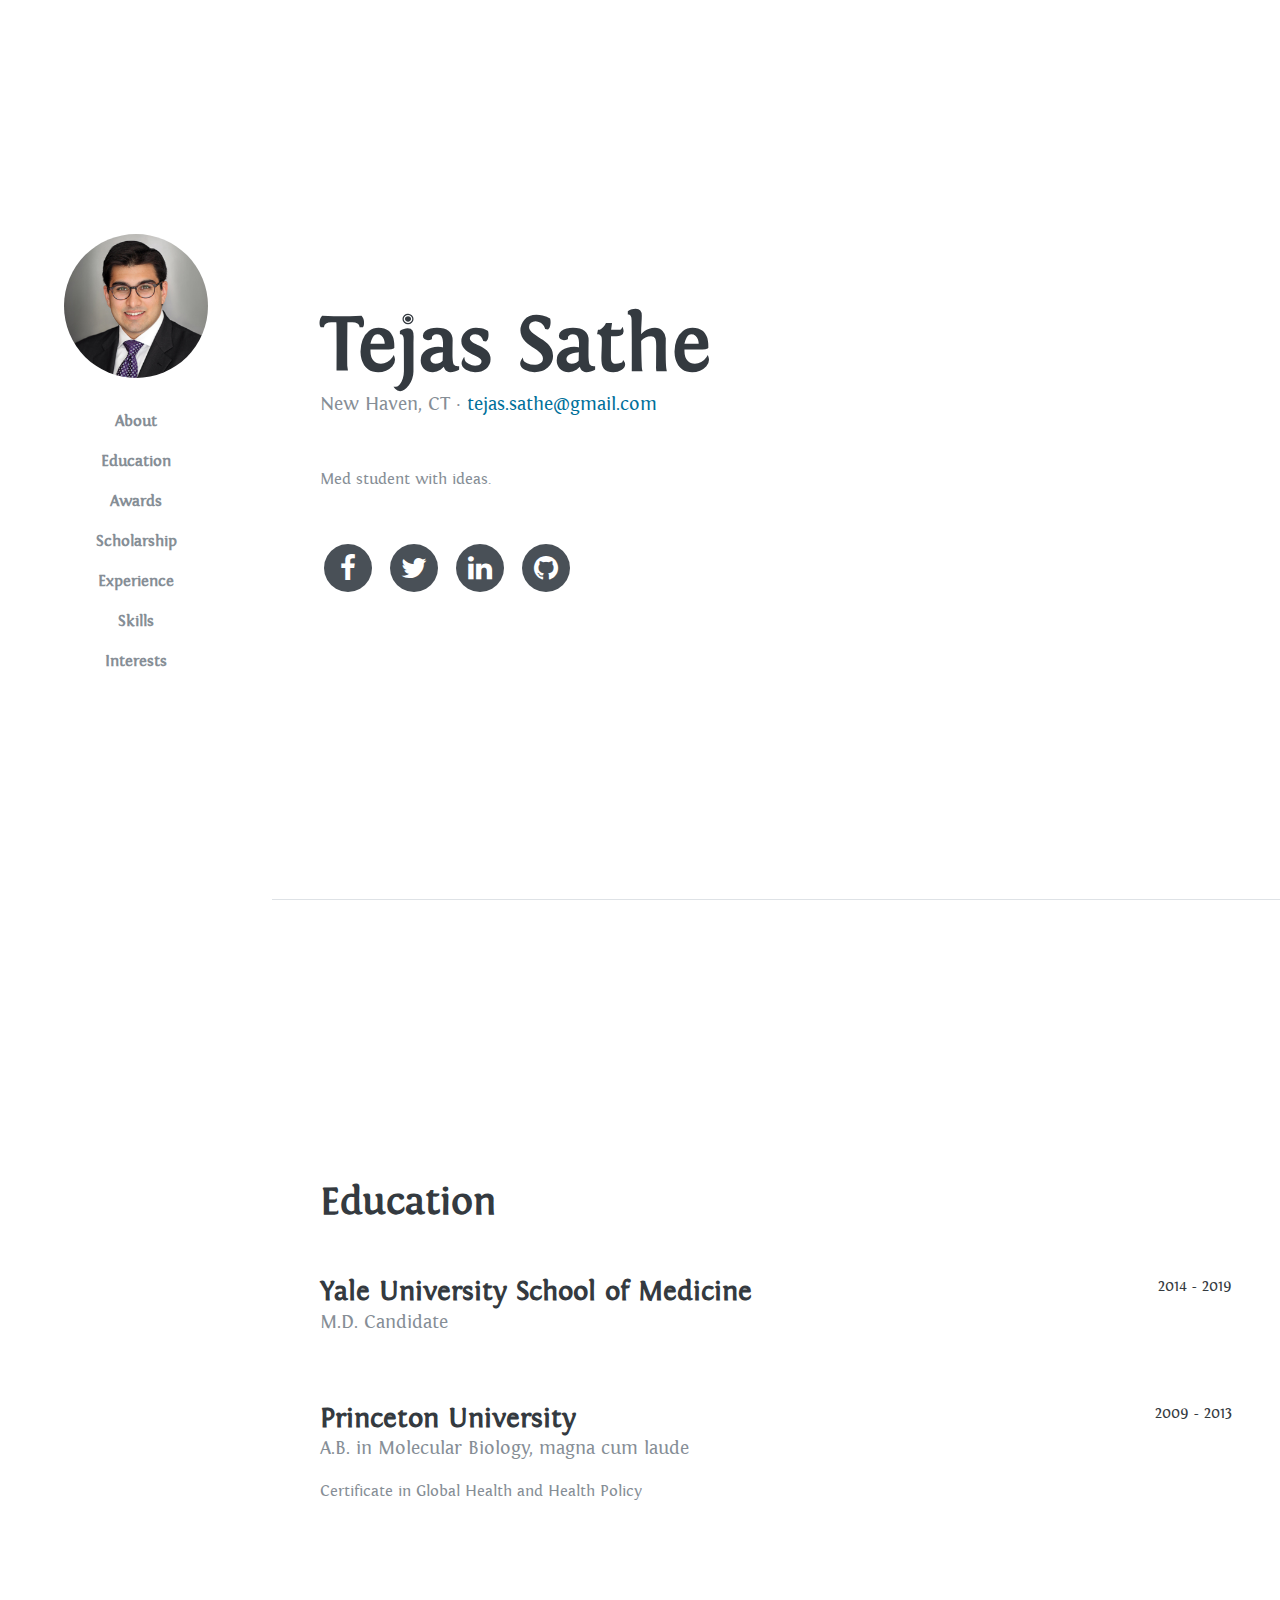
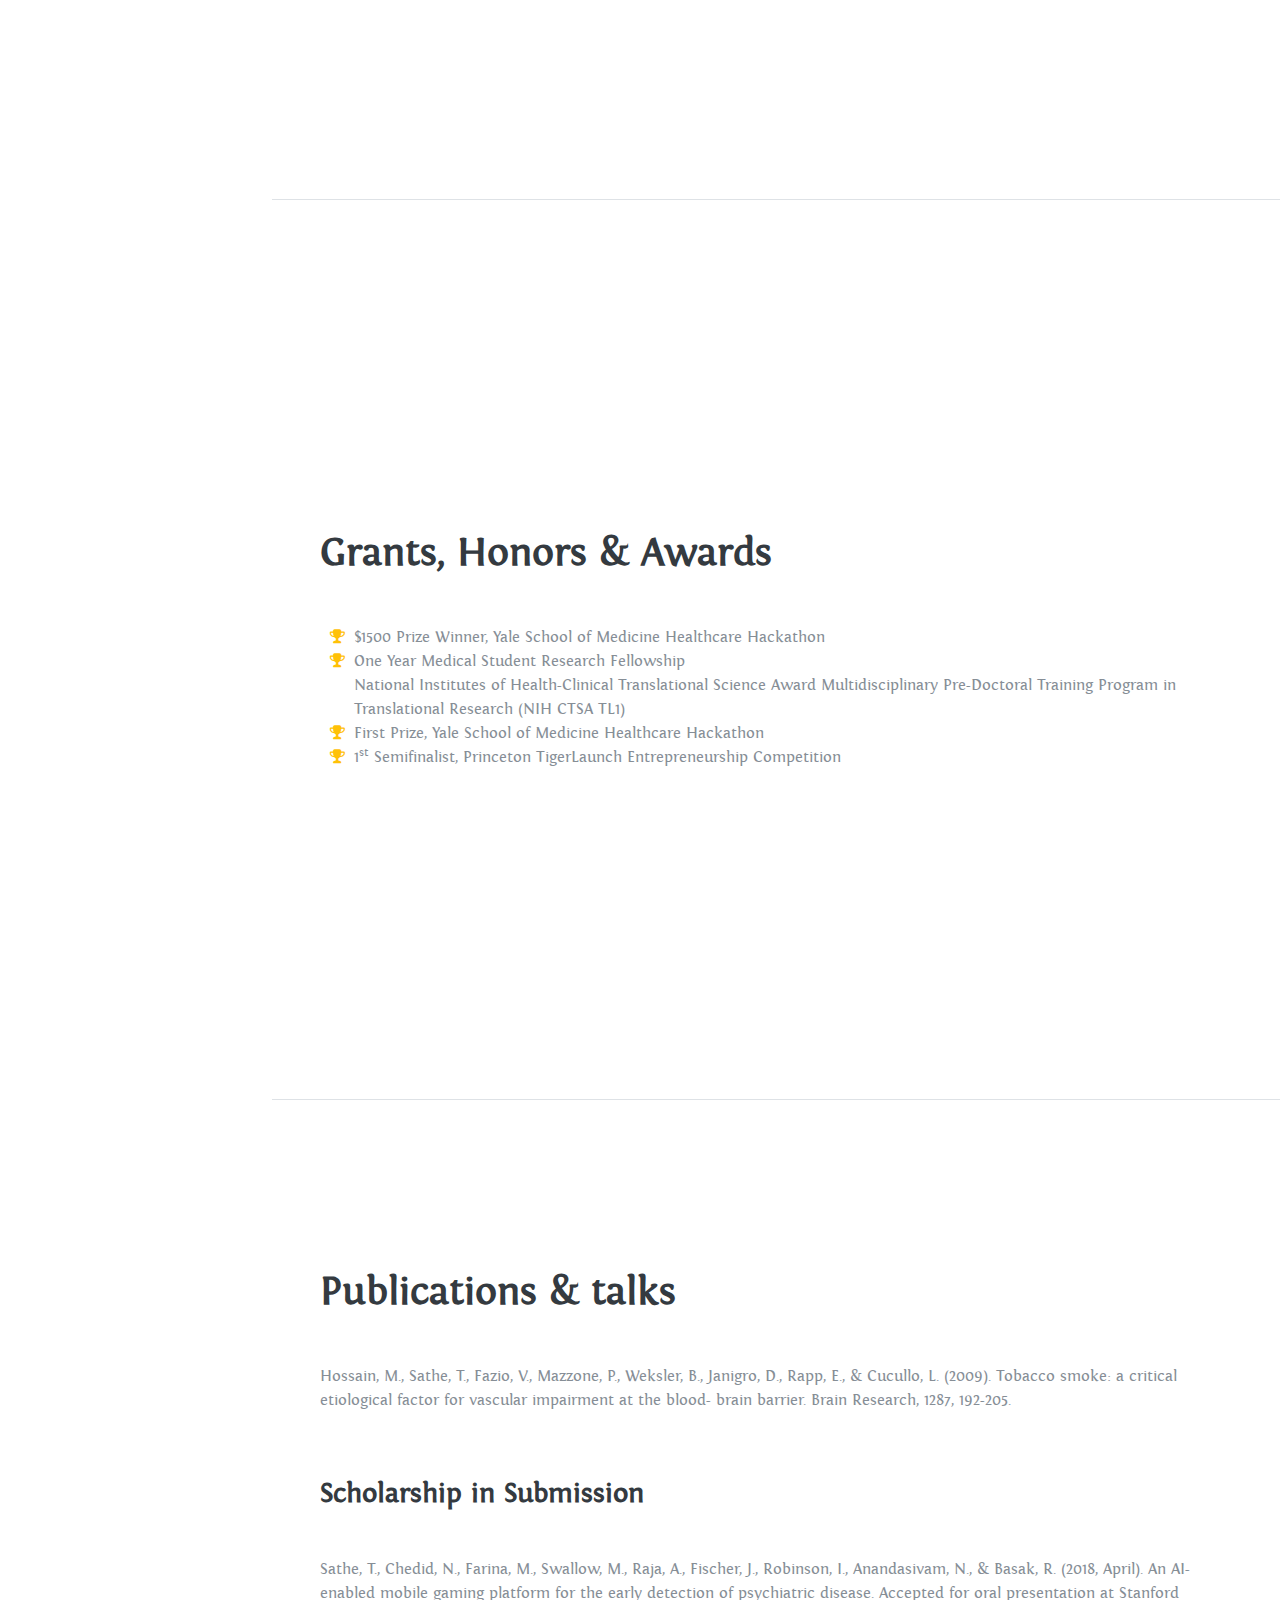
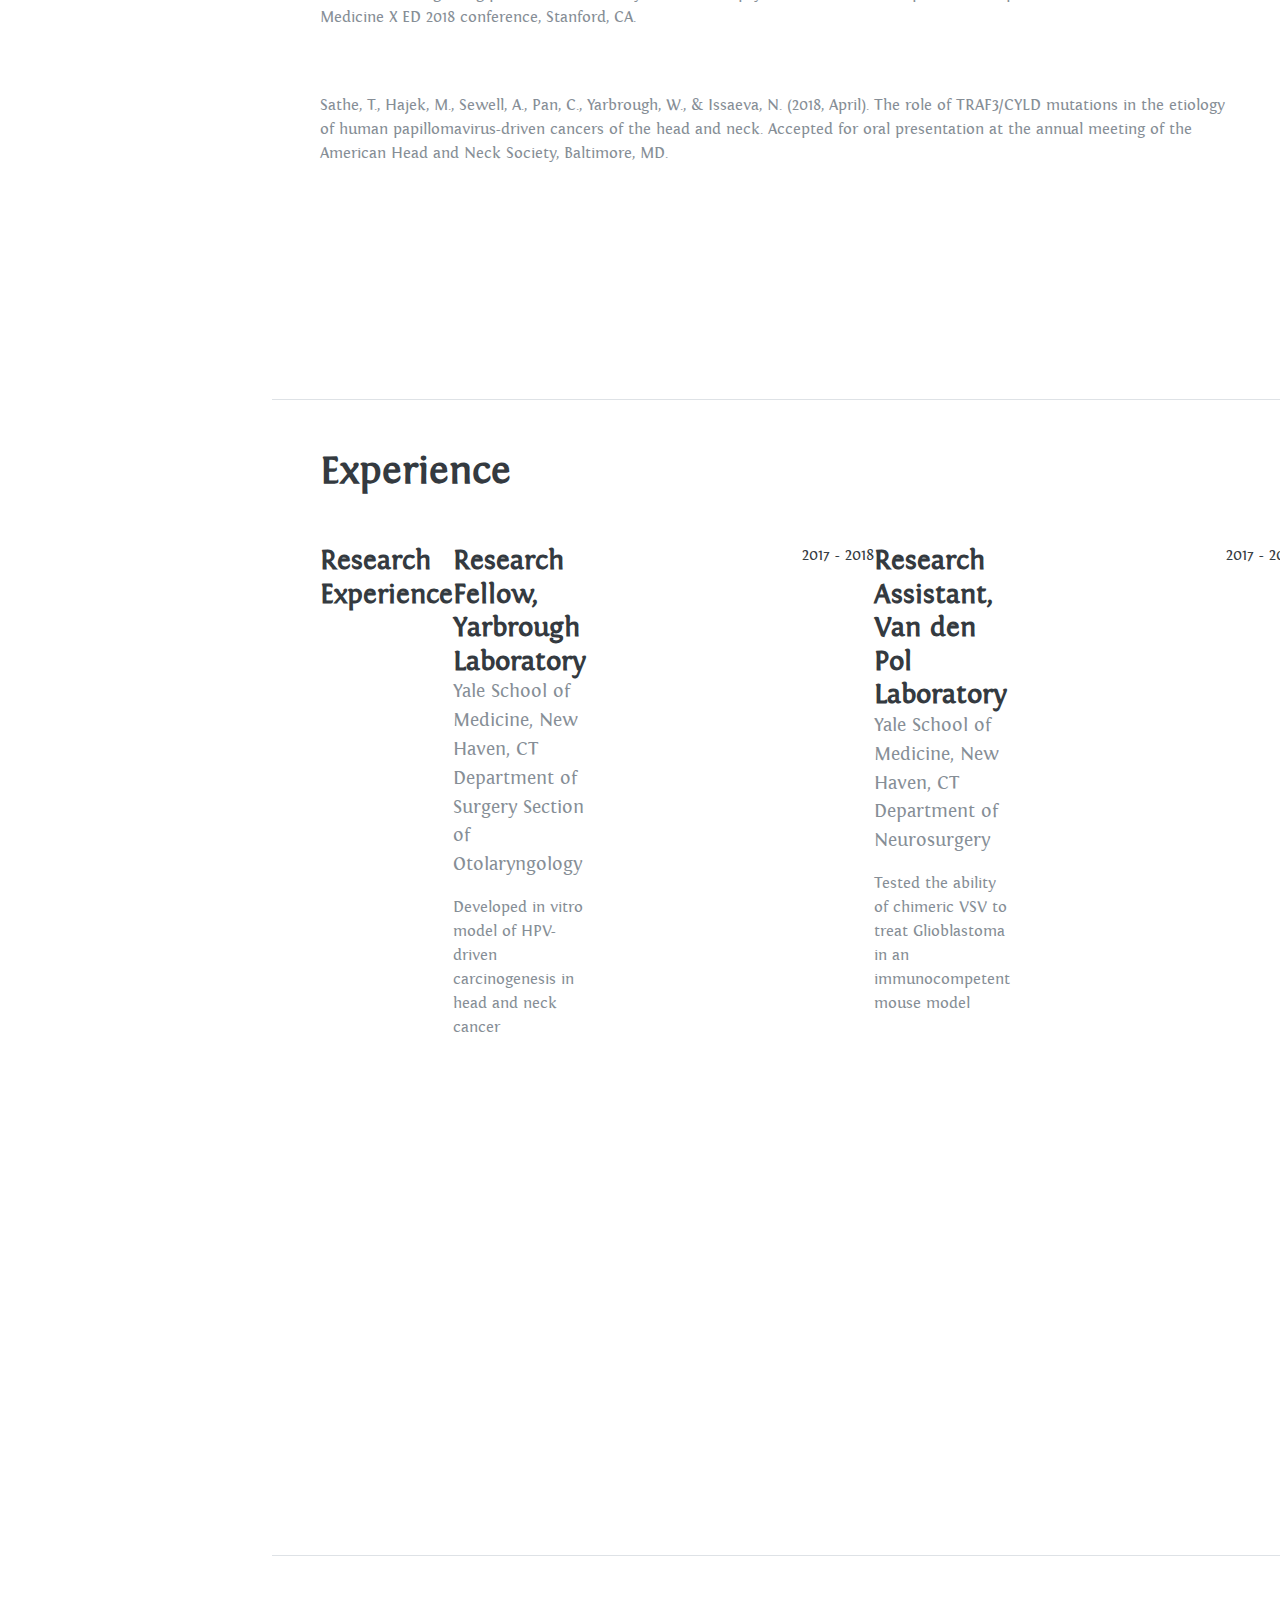
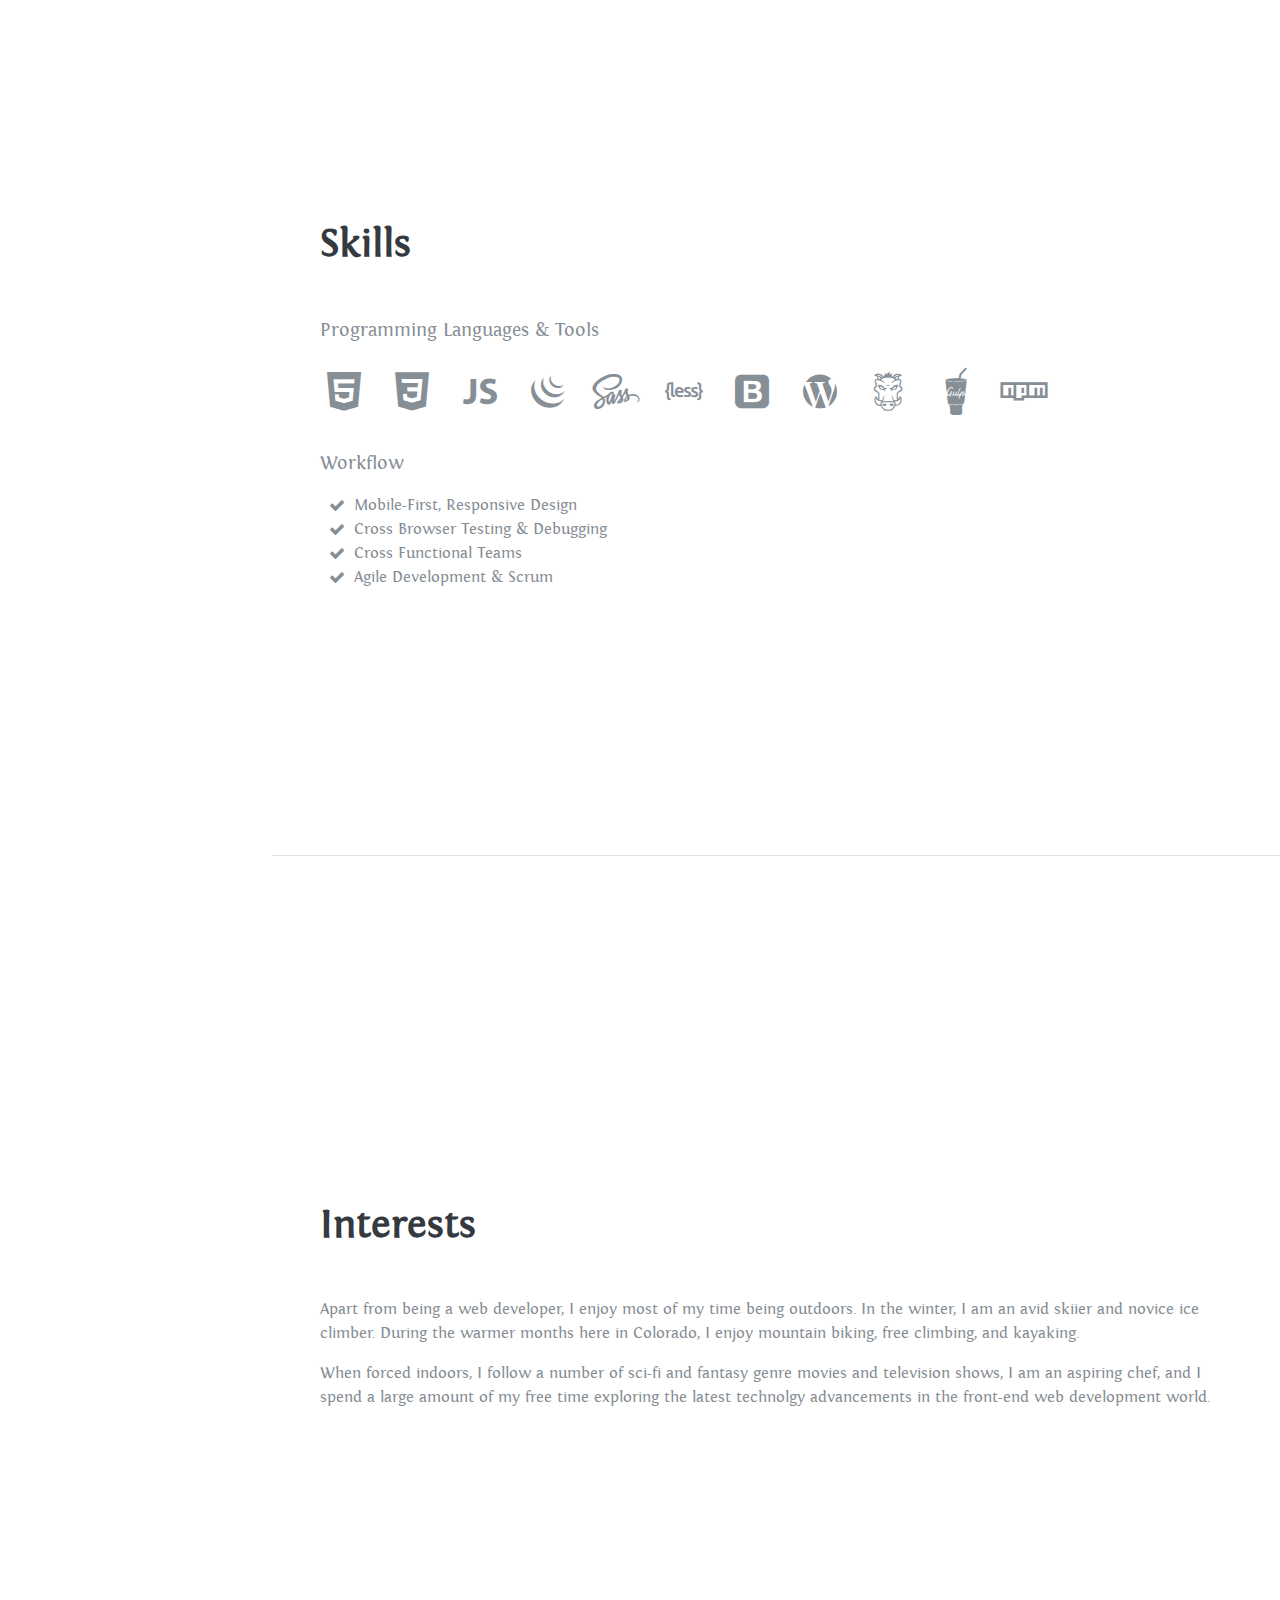
==== index.html @ b80e6eb3 "changes" ====
<!DOCTYPE html>
<html lang="en">

  <head>

    <meta charset="utf-8">
    <meta name="viewport" content="width=device-width, initial-scale=1, shrink-to-fit=no">
    <meta name="description" content="">
    <meta name="author" content="">

    <title>Resume - Start Bootstrap Theme</title>

    <!-- Bootstrap core CSS -->
    <link href="vendor/bootstrap/css/bootstrap.min.css" rel="stylesheet">

    <!-- Custom fonts for this template -->
    <link href="https://fonts.googleapis.com/css?family=Saira+Extra+Condensed:100,200,300,400,500,600,700,800,900" rel="stylesheet">
    <link href="https://fonts.googleapis.com/css?family=Open+Sans:300,300i,400,400i,600,600i,700,700i,800,800i" rel="stylesheet">
    <link href="vendor/font-awesome/css/font-awesome.min.css" rel="stylesheet">
    <link href="vendor/devicons/css/devicons.min.css" rel="stylesheet">
    <link href="vendor/simple-line-icons/css/simple-line-icons.css" rel="stylesheet">

    <!-- Custom styles for this template -->
    <link href="css/resume.min.css" rel="stylesheet">
    <link href="css/extra.css" rel="stylesheet">
    <link href="fonts/stylesheet.css" rel="stylesheet">

  </head>

  <body id="page-top">

    <nav class="navbar navbar-expand-lg navbar-dark bg-primary fixed-top" id="sideNav">
      <a class="navbar-brand js-scroll-trigger" href="#page-top">
        <span class="d-block d-lg-none">Start Bootstrap</span>
        <span class="d-none d-lg-block">
          <img class="img-fluid img-profile rounded-circle mx-auto mb-2" src="img/headshot.jpg" alt="">
        </span>
      </a>
      <button class="navbar-toggler" type="button" data-toggle="collapse" data-target="#navbarSupportedContent" aria-controls="navbarSupportedContent" aria-expanded="false" aria-label="Toggle navigation">
        <span class="navbar-toggler-icon"></span>
      </button>
      <div class="collapse navbar-collapse" id="navbarSupportedContent">
        <ul class="navbar-nav">
          <li class="nav-item">
            <a class="nav-link js-scroll-trigger" href="#about">About</a>
          </li>
          <li class="nav-item">
            <a class="nav-link js-scroll-trigger" href="#education">Education</a>
          </li>
          <li class="nav-item">
            <a class="nav-link js-scroll-trigger" href="#awards">Awards</a>
          </li>
          <li class="nav-item">
            <a class="nav-link js-scroll-trigger" href="#scholarship">Scholarship</a>
          </li>
          <li class="nav-item">
            <a class="nav-link js-scroll-trigger" href="#experience">Experience</a>
          </li>
          <li class="nav-item">
            <a class="nav-link js-scroll-trigger" href="#skills">Skills</a>
          </li>
          <li class="nav-item">
            <a class="nav-link js-scroll-trigger" href="#interests">Interests</a>
          </li>
        </ul>
      </div>
    </nav>

    <div class="container-fluid p-0">

      <section class="resume-section p-3 p-lg-5 d-flex d-column" id="about">
        <div class="my-auto">
          <h1 class="mb-0">Tejas
            <span class="text-primary">Sathe</span>
          </h1>
          <div class="subheading mb-5">New Haven, CT ·
            <a href="mailto:tejas.sathe@gmail.com">tejas.sathe@gmail.com</a>
          </div>
          <p class="mb-5">Med student with ideas.</p>
          <ul class="list-inline list-social-icons mb-0">
            <li class="list-inline-item">
              <a href="#">
                <span class="fa-stack fa-lg">
                  <i class="fa fa-circle fa-stack-2x"></i>
                  <i class="fa fa-facebook fa-stack-1x fa-inverse"></i>
                </span>
              </a>
            </li>
            <li class="list-inline-item">
              <a href="#">
                <span class="fa-stack fa-lg">
                  <i class="fa fa-circle fa-stack-2x"></i>
                  <i class="fa fa-twitter fa-stack-1x fa-inverse"></i>
                </span>
              </a>
            </li>
            <li class="list-inline-item">
              <a href="#">
                <span class="fa-stack fa-lg">
                  <i class="fa fa-circle fa-stack-2x"></i>
                  <i class="fa fa-linkedin fa-stack-1x fa-inverse"></i>
                </span>
              </a>
            </li>
            <li class="list-inline-item">
              <a href="#">
                <span class="fa-stack fa-lg">
                  <i class="fa fa-circle fa-stack-2x"></i>
                  <i class="fa fa-github fa-stack-1x fa-inverse"></i>
                </span>
              </a>
            </li>
          </ul>
        </div>
      </section>

      <section class="resume-section p-3 p-lg-5 d-flex flex-column" id="education">
        <div class="my-auto">
          <h2 class="mb-5">Education</h2>

          <div class="resume-item d-flex flex-column flex-md-row mb-5">
            <div class="resume-content mr-auto">
              <h3 class="mb-0">Yale University School of Medicine</h3>
              <div class="subheading mb-3">M.D. Candidate</div>
              <!-- <div>Computer Science - Web Development Track</div>
              <p>GPA: 3.23</p> -->
            </div>
            <div class="resume-date text-md-right">
              <span class="text-primary">2014 - 2019</span>
            </div>
          </div>

          <div class="resume-item d-flex flex-column flex-md-row">
            <div class="resume-content mr-auto">
              <h3 class="mb-0">Princeton University</h3>
              <div class="subheading mb-3">A.B. in Molecular Biology, magna cum laude</div>
              <p>Certificate in Global Health and Health Policy</p>
            </div>
            <div class="resume-date text-md-right">
              <span class="text-primary">2009 - 2013</span>
            </div>
          </div>

        </div>
      </section>

      <section class="resume-section p-3 p-lg-5 d-flex flex-column" id="awards">
              <div class="my-auto">
                <h2 class="mb-5">Grants, Honors &amp; Awards</h2>
                <ul class="fa-ul mb-0">
                  <li>
                    <i class="fa-li fa fa-trophy text-warning"></i>
                    $1500 Prize Winner, Yale School of Medicine Healthcare Hackathon</li>
                  <li>
                    <i class="fa-li fa fa-trophy text-warning"></i>
                    One Year Medical Student Research Fellowship<br>
                    National Institutes of Health-Clinical Translational Science Award Multidisciplinary Pre-Doctoral Training Program in Translational Research (NIH CTSA TL1)
                  </li>
                  <li>
                    <i class="fa-li fa fa-trophy text-warning"></i>
                    First Prize, Yale School of Medicine Healthcare Hackathon
                  </li>
                  <li>
                    <i class="fa-li fa fa-trophy text-warning"></i>
                    1<sup>st</sup>
                    Semifinalist, Princeton TigerLaunch Entrepreneurship Competition
                  </li>
                </ul>
              </div>
            </section>

      <section class="resume-section p-3 p-lg-5 d-flex flex-column" id="scholarship">
        <div class="my-auto">
          <h2 class="mb-5">Publications &amp; talks </h2>

          <div class="resume-item d-flex flex-column flex-md-row mb-5">
            <div class="resume-content mr-auto">
              <p>Hossain, M., Sathe, T., Fazio, V., Mazzone, P., Weksler, B., Janigro, D., Rapp, E., & Cucullo, L. (2009). Tobacco smoke: a critical etiological factor for vascular impairment at the blood- brain barrier. Brain Research, 1287, 192-205.</p>
            </div>
            <!-- <div class="resume-date text-md-right">
              <span class="text-primary">March 2013 - Present</span>
            </div> -->
          </div>

          <div class="resume-item d-flex flex-column flex-md-row mb-5">
            <div class="resume-content mr-auto">
              <h3 class="mb-0">Scholarship in Submission</h3>
            </div>
            <!-- <div class="resume-date text-md-right">
              <span class="text-primary">March 2013 - Present</span>
            </div> -->
          </div>

          <div class="resume-item d-flex flex-column flex-md-row mb-5">
            <div class="resume-content mr-auto">
              <p>Sathe, T., Chedid, N., Farina, M., Swallow, M., Raja, A., Fischer, J., Robinson, I., Anandasivam, N., & Basak, R. (2018, April). An AI-enabled mobile gaming platform for the early detection of psychiatric disease. Accepted for oral presentation at Stanford Medicine X ED 2018 conference, Stanford, CA.</p>
            </div>
            <!-- <div class="resume-date text-md-right">
              <span class="text-primary">March 2013 - Present</span>
            </div> -->
          </div>

          <div class="resume-item d-flex flex-column flex-md-row mb-5">
            <div class="resume-content mr-auto">
              <p>Sathe, T., Hajek, M., Sewell, A., Pan, C., Yarbrough, W., & Issaeva, N. (2018, April). The role of TRAF3/CYLD mutations in the etiology of human papillomavirus-driven cancers of the head and neck. Accepted for oral presentation at the annual meeting of the American Head and Neck Society, Baltimore, MD.</p>
            </div>
            <!-- <div class="resume-date text-md-right">
              <span class="text-primary">March 2013 - Present</span>
            </div> -->
          </div>

        </div>

      </section>

      <section class="resume-section p-3 p-lg-5 d-flex flex-column" id="experience">
        <div class="my-auto">
          <h2 class="mb-5">Experience</h2>

          <div class="resume-item d-flex flex-column flex-md-row mb-5">
            <div class="resume-content mr-auto">
              <h3 class="mb-0">Research Experience</h3>
              <!-- <div class="subheading mb-3">Intelitec Solutions</div>
              <p>Bring to the table win-win survival strategies to ensure proactive domination. At the end of the day, going forward, a new normal that has evolved from generation X is on the runway heading towards a streamlined cloud solution. User generated content in real-time will have multiple touchpoints for offshoring.</p>
            </div>
            <div class="resume-date text-md-right">
              <span class="text-primary">March 2013 - Present</span>
            </div> -->
          </div>

          <div class="resume-item d-flex flex-column flex-md-row mb-5">
            <div class="resume-content mr-auto">
              <h3 class="mb-0">Research Fellow, Yarbrough Laboratory</h3>
              <div class="subheading mb-0">Yale School of Medicine, New Haven, CT</div>
              <div class="subheading mb-3">Department of Surgery Section of Otolaryngology</div>
              <p>Developed in vitro model of HPV-driven carcinogenesis in head and neck cancer</p>
            </div>
            <div class="resume-date text-md-right">
              <span class="text-primary">2017 - 2018</span>
            </div>
          </div>

          <div class="resume-item d-flex flex-column flex-md-row mb-5">
            <div class="resume-content mr-auto">
              <h3 class="mb-0">Research Assistant, Van den Pol Laboratory</h3>
              <div class="subheading mb-0">Yale School of Medicine, New Haven, CT</div>
              <div class="subheading mb-3">Department of Neurosurgery</div>
              <p>Tested the ability of chimeric VSV to treat Glioblastoma in an immunocompetent mouse model</p>
            </div>
            <div class="resume-date text-md-right">
              <span class="text-primary">2017 - 2018</span>
            </div>
          </div>

          <div class="resume-item d-flex flex-column flex-md-row mb-5">
            <div class="resume-content mr-auto">
              <h3 class="mb-0">Junior Web Designer</h3>
              <div class="subheading mb-3">Shout! Media Productions</div>
              <p>Podcasting operational change management inside of workflows to establish a framework. Taking seamless key performance indicators offline to maximise the long tail. Keeping your eye on the ball while performing a deep dive on the start-up mentality to derive convergence on cross-platform integration.</p>
            </div>
            <div class="resume-date text-md-right">
              <span class="text-primary">July 2010 - December 2011</span>
            </div>
          </div>

          <div class="resume-item d-flex flex-column flex-md-row">
            <div class="resume-content mr-auto">
              <h3 class="mb-0">Web Design Intern</h3>
              <div class="subheading mb-3">Shout! Media Productions</div>
              <p>Collaboratively administrate empowered markets via plug-and-play networks. Dynamically procrastinate B2C users after installed base benefits. Dramatically visualize customer directed convergence without revolutionary ROI.</p>
            </div>
            <div class="resume-date text-md-right">
              <span class="text-primary">September 2008 - June 2010</span>
            </div>
          </div>

        </div>

      </section>

      <section class="resume-section p-3 p-lg-5 d-flex flex-column" id="skills">
        <div class="my-auto">
          <h2 class="mb-5">Skills</h2>

          <div class="subheading mb-3">Programming Languages &amp; Tools</div>
          <ul class="list-inline list-icons">
            <li class="list-inline-item">
              <i class="devicons devicons-html5"></i>
            </li>
            <li class="list-inline-item">
              <i class="devicons devicons-css3"></i>
            </li>
            <li class="list-inline-item">
              <i class="devicons devicons-javascript"></i>
            </li>
            <li class="list-inline-item">
              <i class="devicons devicons-jquery"></i>
            </li>
            <li class="list-inline-item">
              <i class="devicons devicons-sass"></i>
            </li>
            <li class="list-inline-item">
              <i class="devicons devicons-less"></i>
            </li>
            <li class="list-inline-item">
              <i class="devicons devicons-bootstrap"></i>
            </li>
            <li class="list-inline-item">
              <i class="devicons devicons-wordpress"></i>
            </li>
            <li class="list-inline-item">
              <i class="devicons devicons-grunt"></i>
            </li>
            <li class="list-inline-item">
              <i class="devicons devicons-gulp"></i>
            </li>
            <li class="list-inline-item">
              <i class="devicons devicons-npm"></i>
            </li>
          </ul>

          <div class="subheading mb-3">Workflow</div>
          <ul class="fa-ul mb-0">
            <li>
              <i class="fa-li fa fa-check"></i>
              Mobile-First, Responsive Design</li>
            <li>
              <i class="fa-li fa fa-check"></i>
              Cross Browser Testing &amp; Debugging</li>
            <li>
              <i class="fa-li fa fa-check"></i>
              Cross Functional Teams</li>
            <li>
              <i class="fa-li fa fa-check"></i>
              Agile Development &amp; Scrum</li>
          </ul>
        </div>
      </section>

      <section class="resume-section p-3 p-lg-5 d-flex flex-column" id="interests">
        <div class="my-auto">
          <h2 class="mb-5">Interests</h2>
          <p>Apart from being a web developer, I enjoy most of my time being outdoors. In the winter, I am an avid skiier and novice ice climber. During the warmer months here in Colorado, I enjoy mountain biking, free climbing, and kayaking.</p>
          <p class="mb-0">When forced indoors, I follow a number of sci-fi and fantasy genre movies and television shows, I am an aspiring chef, and I spend a large amount of my free time exploring the latest technolgy advancements in the front-end web development world.</p>
        </div>
      </section>


    </div>

    <!-- Bootstrap core JavaScript -->
    <script src="vendor/jquery/jquery.min.js"></script>
    <script src="vendor/bootstrap/js/bootstrap.bundle.min.js"></script>

    <!-- Plugin JavaScript -->
    <script src="vendor/jquery-easing/jquery.easing.min.js"></script>

    <!-- Custom scripts for this template -->
    <script src="js/resume.min.js"></script>

  </body>

</html>
---- vendor/devicons/css/devicons.min.css ----
/*!
 *  Devicons 1.8.0 made by Theodore Vorillas / http://vorillaz.com 
 */
@font-face{font-family:devicons;src:url(../fonts/devicons.eot?xqxft6);src:url(../fonts/devicons.eot?#iefixxqxft6) format("embedded-opentype"),url(../fonts/devicons.woff?xqxft6) format("woff"),url(../fonts/devicons.ttf?xqxft6) format("truetype"),url(../fonts/devicons.svg?xqxft6#devicons) format("svg");font-weight:400;font-style:normal}.devicons{font-family:devicons;speak:none;font-style:normal;font-weight:400;font-variant:normal;text-transform:none;line-height:1;-webkit-font-smoothing:antialiased;-moz-osx-font-smoothing:grayscale}.devicons-git:before{content:"\e602"}.devicons-git_compare:before{content:"\e628"}.devicons-git_branch:before{content:"\e625"}.devicons-git_commit:before{content:"\e629"}.devicons-git_pull_request:before{content:"\e626"}.devicons-git_merge:before{content:"\e627"}.devicons-bitbucket:before{content:"\e603"}.devicons-github_alt:before{content:"\e608"}.devicons-github_badge:before{content:"\e609"}.devicons-github:before{content:"\e60a"}.devicons-github_full:before{content:"\e617"}.devicons-java:before{content:"\e638"}.devicons-ruby:before{content:"\e639"}.devicons-scala:before{content:"\e637"}.devicons-python:before{content:"\e63c"}.devicons-go:before{content:"\e624"}.devicons-ruby_on_rails:before{content:"\e63b"}.devicons-django:before{content:"\e61d"}.devicons-markdown:before{content:"\e63e"}.devicons-php:before{content:"\e63d"}.devicons-mysql:before{content:"\e604"}.devicons-streamline:before{content:"\e605"}.devicons-database:before{content:"\e606"}.devicons-laravel:before{content:"\e63f"}.devicons-javascript:before{content:"\e64e"}.devicons-angular:before{content:"\e653"}.devicons-backbone:before{content:"\e652"}.devicons-coffeescript:before{content:"\e651"}.devicons-jquery:before{content:"\e650"}.devicons-modernizr:before{content:"\e620"}.devicons-jquery_ui:before{content:"\e654"}.devicons-ember:before{content:"\e61b"}.devicons-dojo:before{content:"\e61c"}.devicons-nodejs:before{content:"\e619"}.devicons-nodejs_small:before{content:"\e618"}.devicons-javascript_shield:before{content:"\e64f"}.devicons-bootstrap:before{content:"\e647"}.devicons-sass:before{content:"\e64b"}.devicons-css3_full:before{content:"\e64a"}.devicons-css3:before{content:"\e649"}.devicons-html5:before{content:"\e636"}.devicons-html5_multimedia:before{content:"\e632"}.devicons-html5_device_access:before{content:"\e633"}.devicons-html5_3d_effects:before{content:"\e635"}.devicons-html5_connectivity:before{content:"\e634"}.devicons-ghost_small:before{content:"\e614"}.devicons-ghost:before{content:"\e61f"}.devicons-magento:before{content:"\e640"}.devicons-joomla:before{content:"\e641"}.devicons-jekyll_small:before{content:"\e60d"}.devicons-drupal:before{content:"\e642"}.devicons-wordpress:before{content:"\e60b"}.devicons-grunt:before{content:"\e64c"}.devicons-bower:before{content:"\e64d"}.devicons-npm:before{content:"\e61e"}.devicons-yahoo_small:before{content:"\e62b"}.devicons-yahoo:before{content:"\e615"}.devicons-bing_small:before{content:"\e600"}.devicons-windows:before{content:"\e60f"}.devicons-linux:before{content:"\e612"}.devicons-ubuntu:before{content:"\e63a"}.devicons-android:before{content:"\e60e"}.devicons-apple:before{content:"\e611"}.devicons-appstore:before{content:"\e613"}.devicons-phonegap:before{content:"\e630"}.devicons-blackberry:before{content:"\e623"}.devicons-stackoverflow:before{content:"\e610"}.devicons-techcrunch:before{content:"\e62c"}.devicons-codrops:before{content:"\e62f"}.devicons-css_tricks:before{content:"\e601"}.devicons-smashing_magazine:before{content:"\e62d"}.devicons-netmagazine:before{content:"\e62e"}.devicons-codepen:before{content:"\e616"}.devicons-cssdeck:before{content:"\e62a"}.devicons-hackernews:before{content:"\e61a"}.devicons-dropbox:before{content:"\e607"}.devicons-google_drive:before{content:"\e631"}.devicons-visualstudio:before{content:"\e60c"}.devicons-unity_small:before{content:"\e621"}.devicons-raspberry_pi:before{content:"\e622"}.devicons-chrome:before{content:"\e643"}.devicons-ie:before{content:"\e644"}.devicons-firefox:before{content:"\e645"}.devicons-opera:before{content:"\e646"}.devicons-safari:before{content:"\e648"}.devicons-swift:before{content:"\e655"}.devicons-symfony:before{content:"\e656"}.devicons-symfony_badge:before{content:"\e657"}.devicons-less:before{content:"\e658"}.devicons-stylus:before{content:"\e659"}.devicons-trello:before{content:"\e65a"}.devicons-atlassian:before{content:"\e65b"}.devicons-jira:before{content:"\e65c"}.devicons-envato:before{content:"\e65d"}.devicons-snap_svg:before{content:"\e65e"}.devicons-raphael:before{content:"\e65f"}.devicons-google_analytics:before{content:"\e660"}.devicons-compass:before{content:"\e661"}.devicons-onedrive:before{content:"\e662"}.devicons-gulp:before{content:"\e663"}.devicons-atom:before{content:"\e664"}.devicons-cisco:before{content:"\e665"}.devicons-nancy:before{content:"\e666"}.devicons-clojure:before{content:"\e668"}.devicons-clojure_alt:before{content:"\e66a"}.devicons-perl:before{content:"\e669"}.devicons-celluloid:before{content:"\e66b"}.devicons-w3c:before{content:"\e66c"}.devicons-redis:before{content:"\e66d"}.devicons-postgresql:before{content:"\e66e"}.devicons-webplatform:before{content:"\e66f"}.devicons-jenkins:before{content:"\e667"}.devicons-requirejs:before{content:"\e670"}.devicons-opensource:before{content:"\e671"}.devicons-typo3:before{content:"\e672"}.devicons-uikit:before{content:"\e673"}.devicons-doctrine:before{content:"\e674"}.devicons-groovy:before{content:"\e675"}.devicons-nginx:before{content:"\e676"}.devicons-haskell:before{content:"\e677"}.devicons-zend:before{content:"\e678"}.devicons-gnu:before{content:"\e679"}.devicons-yeoman:before{content:"\e67a"}.devicons-heroku:before{content:"\e67b"}.devicons-debian:before{content:"\e67d"}.devicons-travis:before{content:"\e67e"}.devicons-dotnet:before{content:"\e67f"}.devicons-codeigniter:before{content:"\e680"}.devicons-javascript_badge:before{content:"\e681"}.devicons-yii:before{content:"\e682"}.devicons-msql_server:before{content:"\e67c"}.devicons-composer:before{content:"\e683"}.devicons-krakenjs_badge:before{content:"\e684"}.devicons-krakenjs:before{content:"\e685"}.devicons-mozilla:before{content:"\e686"}.devicons-firebase:before{content:"\e687"}.devicons-sizzlejs:before{content:"\e688"}.devicons-creativecommons:before{content:"\e689"}.devicons-creativecommons_badge:before{content:"\e68a"}.devicons-mitlicence:before{content:"\e68b"}.devicons-senchatouch:before{content:"\e68c"}.devicons-bugsense:before{content:"\e68d"}.devicons-extjs:before{content:"\e68e"}.devicons-mootools_badge:before{content:"\e68f"}.devicons-mootools:before{content:"\e690"}.devicons-ruby_rough:before{content:"\e691"}.devicons-komodo:before{content:"\e692"}.devicons-coda:before{content:"\e693"}.devicons-bintray:before{content:"\e694"}.devicons-terminal:before{content:"\e695"}.devicons-code:before{content:"\e696"}.devicons-responsive:before{content:"\e697"}.devicons-dart:before{content:"\e698"}.devicons-aptana:before{content:"\e699"}.devicons-mailchimp:before{content:"\e69a"}.devicons-netbeans:before{content:"\e69b"}.devicons-dreamweaver:before{content:"\e69c"}.devicons-brackets:before{content:"\e69d"}.devicons-eclipse:before{content:"\e69e"}.devicons-cloud9:before{content:"\e69f"}.devicons-scrum:before{content:"\e6a0"}.devicons-prolog:before{content:"\e6a1"}.devicons-terminal_badge:before{content:"\e6a2"}.devicons-code_badge:before{content:"\e6a3"}.devicons-mongodb:before{content:"\e6a4"}.devicons-meteor:before{content:"\e6a5"}.devicons-meteorfull:before{content:"\e6a6"}.devicons-fsharp:before{content:"\e6a7"}.devicons-rust:before{content:"\e6a8"}.devicons-ionic:before{content:"\e6a9"}.devicons-sublime:before{content:"\e6aa"}.devicons-appcelerator:before{content:"\e6ab"}.devicons-asterisk:before{content:"\e6ac"}.devicons-aws:before{content:"\e6ad"}.devicons-digital-ocean:before{content:"\e6ae"}.devicons-dlang:before{content:"\e6af"}.devicons-docker:before{content:"\e6b0"}.devicons-erlang:before{content:"\e6b1"}.devicons-google-cloud-platform:before{content:"\e6b2"}.devicons-grails:before{content:"\e6b3"}.devicons-illustrator:before{content:"\e6b4"}.devicons-intellij:before{content:"\e6b5"}.devicons-materializecss:before{content:"\e6b6"}.devicons-openshift:before{content:"\e6b7"}.devicons-photoshop:before{content:"\e6b8"}.devicons-rackspace:before{content:"\e6b9"}.devicons-react:before{content:"\e6ba"}.devicons-redhat:before{content:"\e6bb"}.devicons-scriptcs:before{content:"\e6bc"}.devicons-sqllite:before{content:"\e6c4"}.devicons-vim:before{content:"\e6c5"}
---- vendor/simple-line-icons/css/simple-line-icons.css ----
@font-face {
  font-family: 'simple-line-icons';
  src: url('../fonts/Simple-Line-Icons.eot?v=2.4.0');
  src: url('../fonts/Simple-Line-Icons.eot?v=2.4.0#iefix') format('embedded-opentype'), url('../fonts/Simple-Line-Icons.woff2?v=2.4.0') format('woff2'), url('../fonts/Simple-Line-Icons.ttf?v=2.4.0') format('truetype'), url('../fonts/Simple-Line-Icons.woff?v=2.4.0') format('woff'), url('../fonts/Simple-Line-Icons.svg?v=2.4.0#simple-line-icons') format('svg');
  font-weight: normal;
  font-style: normal;
}
/*
 Use the following CSS code if you want to have a class per icon.
 Instead of a list of all class selectors, you can use the generic [class*="icon-"] selector, but it's slower:
*/
.icon-user,
.icon-people,
.icon-user-female,
.icon-user-follow,
.icon-user-following,
.icon-user-unfollow,
.icon-login,
.icon-logout,
.icon-emotsmile,
.icon-phone,
.icon-call-end,
.icon-call-in,
.icon-call-out,
.icon-map,
.icon-location-pin,
.icon-direction,
.icon-directions,
.icon-compass,
.icon-layers,
.icon-menu,
.icon-list,
.icon-options-vertical,
.icon-options,
.icon-arrow-down,
.icon-arrow-left,
.icon-arrow-right,
.icon-arrow-up,
.icon-arrow-up-circle,
.icon-arrow-left-circle,
.icon-arrow-right-circle,
.icon-arrow-down-circle,
.icon-check,
.icon-clock,
.icon-plus,
.icon-minus,
.icon-close,
.icon-event,
.icon-exclamation,
.icon-organization,
.icon-trophy,
.icon-screen-smartphone,
.icon-screen-desktop,
.icon-plane,
.icon-notebook,
.icon-mustache,
.icon-mouse,
.icon-magnet,
.icon-energy,
.icon-disc,
.icon-cursor,
.icon-cursor-move,
.icon-crop,
.icon-chemistry,
.icon-speedometer,
.icon-shield,
.icon-screen-tablet,
.icon-magic-wand,
.icon-hourglass,
.icon-graduation,
.icon-ghost,
.icon-game-controller,
.icon-fire,
.icon-eyeglass,
.icon-envelope-open,
.icon-envelope-letter,
.icon-bell,
.icon-badge,
.icon-anchor,
.icon-wallet,
.icon-vector,
.icon-speech,
.icon-puzzle,
.icon-printer,
.icon-present,
.icon-playlist,
.icon-pin,
.icon-picture,
.icon-handbag,
.icon-globe-alt,
.icon-globe,
.icon-folder-alt,
.icon-folder,
.icon-film,
.icon-feed,
.icon-drop,
.icon-drawer,
.icon-docs,
.icon-doc,
.icon-diamond,
.icon-cup,
.icon-calculator,
.icon-bubbles,
.icon-briefcase,
.icon-book-open,
.icon-basket-loaded,
.icon-basket,
.icon-bag,
.icon-action-undo,
.icon-action-redo,
.icon-wrench,
.icon-umbrella,
.icon-trash,
.icon-tag,
.icon-support,
.icon-frame,
.icon-size-fullscreen,
.icon-size-actual,
.icon-shuffle,
.icon-share-alt,
.icon-share,
.icon-rocket,
.icon-question,
.icon-pie-chart,
.icon-pencil,
.icon-note,
.icon-loop,
.icon-home,
.icon-grid,
.icon-graph,
.icon-microphone,
.icon-music-tone-alt,
.icon-music-tone,
.icon-earphones-alt,
.icon-earphones,
.icon-equalizer,
.icon-like,
.icon-dislike,
.icon-control-start,
.icon-control-rewind,
.icon-control-play,
.icon-control-pause,
.icon-control-forward,
.icon-control-end,
.icon-volume-1,
.icon-volume-2,
.icon-volume-off,
.icon-calendar,
.icon-bulb,
.icon-chart,
.icon-ban,
.icon-bubble,
.icon-camrecorder,
.icon-camera,
.icon-cloud-download,
.icon-cloud-upload,
.icon-envelope,
.icon-eye,
.icon-flag,
.icon-heart,
.icon-info,
.icon-key,
.icon-link,
.icon-lock,
.icon-lock-open,
.icon-magnifier,
.icon-magnifier-add,
.icon-magnifier-remove,
.icon-paper-clip,
.icon-paper-plane,
.icon-power,
.icon-refresh,
.icon-reload,
.icon-settings,
.icon-star,
.icon-symbol-female,
.icon-symbol-male,
.icon-target,
.icon-credit-card,
.icon-paypal,
.icon-social-tumblr,
.icon-social-twitter,
.icon-social-facebook,
.icon-social-instagram,
.icon-social-linkedin,
.icon-social-pinterest,
.icon-social-github,
.icon-social-google,
.icon-social-reddit,
.icon-social-skype,
.icon-social-dribbble,
.icon-social-behance,
.icon-social-foursqare,
.icon-social-soundcloud,
.icon-social-spotify,
.icon-social-stumbleupon,
.icon-social-youtube,
.icon-social-dropbox,
.icon-social-vkontakte,
.icon-social-steam {
  font-family: 'simple-line-icons';
  speak: none;
  font-style: normal;
  font-weight: normal;
  font-variant: normal;
  text-transform: none;
  line-height: 1;
  /* Better Font Rendering =========== */
  -webkit-font-smoothing: antialiased;
  -moz-osx-font-smoothing: grayscale;
}
.icon-user:before {
  content: "\e005";
}
.icon-people:before {
  content: "\e001";
}
.icon-user-female:before {
  content: "\e000";
}
.icon-user-follow:before {
  content: "\e002";
}
.icon-user-following:before {
  content: "\e003";
}
.icon-user-unfollow:before {
  content: "\e004";
}
.icon-login:before {
  content: "\e066";
}
.icon-logout:before {
  content: "\e065";
}
.icon-emotsmile:before {
  content: "\e021";
}
.icon-phone:before {
  content: "\e600";
}
.icon-call-end:before {
  content: "\e048";
}
.icon-call-in:before {
  content: "\e047";
}
.icon-call-out:before {
  content: "\e046";
}
.icon-map:before {
  content: "\e033";
}
.icon-location-pin:before {
  content: "\e096";
}
.icon-direction:before {
  content: "\e042";
}
.icon-directions:before {
  content: "\e041";
}
.icon-compass:before {
  content: "\e045";
}
.icon-layers:before {
  content: "\e034";
}
.icon-menu:before {
  content: "\e601";
}
.icon-list:before {
  content: "\e067";
}
.icon-options-vertical:before {
  content: "\e602";
}
.icon-options:before {
  content: "\e603";
}
.icon-arrow-down:before {
  content: "\e604";
}
.icon-arrow-left:before {
  content: "\e605";
}
.icon-arrow-right:before {
  content: "\e606";
}
.icon-arrow-up:before {
  content: "\e607";
}
.icon-arrow-up-circle:before {
  content: "\e078";
}
.icon-arrow-left-circle:before {
  content: "\e07a";
}
.icon-arrow-right-circle:before {
  content: "\e079";
}
.icon-arrow-down-circle:before {
  content: "\e07b";
}
.icon-check:before {
  content: "\e080";
}
.icon-clock:before {
  content: "\e081";
}
.icon-plus:before {
  content: "\e095";
}
.icon-minus:before {
  content: "\e615";
}
.icon-close:before {
  content: "\e082";
}
.icon-event:before {
  content: "\e619";
}
.icon-exclamation:before {
  content: "\e617";
}
.icon-organization:before {
  content: "\e616";
}
.icon-trophy:before {
  content: "\e006";
}
.icon-screen-smartphone:before {
  content: "\e010";
}
.icon-screen-desktop:before {
  content: "\e011";
}
.icon-plane:before {
  content: "\e012";
}
.icon-notebook:before {
  content: "\e013";
}
.icon-mustache:before {
  content: "\e014";
}
.icon-mouse:before {
  content: "\e015";
}
.icon-magnet:before {
  content: "\e016";
}
.icon-energy:before {
  content: "\e020";
}
.icon-disc:before {
  content: "\e022";
}
.icon-cursor:before {
  content: "\e06e";
}
.icon-cursor-move:before {
  content: "\e023";
}
.icon-crop:before {
  content: "\e024";
}
.icon-chemistry:before {
  content: "\e026";
}
.icon-speedometer:before {
  content: "\e007";
}
.icon-shield:before {
  content: "\e00e";
}
.icon-screen-tablet:before {
  content: "\e00f";
}
.icon-magic-wand:before {
  content: "\e017";
}
.icon-hourglass:before {
  content: "\e018";
}
.icon-graduation:before {
  content: "\e019";
}
.icon-ghost:before {
  content: "\e01a";
}
.icon-game-controller:before {
  content: "\e01b";
}
.icon-fire:before {
  content: "\e01c";
}
.icon-eyeglass:before {
  content: "\e01d";
}
.icon-envelope-open:before {
  content: "\e01e";
}
.icon-envelope-letter:before {
  content: "\e01f";
}
.icon-bell:before {
  content: "\e027";
}
.icon-badge:before {
  content: "\e028";
}
.icon-anchor:before {
  content: "\e029";
}
.icon-wallet:before {
  content: "\e02a";
}
.icon-vector:before {
  content: "\e02b";
}
.icon-speech:before {
  content: "\e02c";
}
.icon-puzzle:before {
  content: "\e02d";
}
.icon-printer:before {
  content: "\e02e";
}
.icon-present:before {
  content: "\e02f";
}
.icon-playlist:before {
  content: "\e030";
}
.icon-pin:before {
  content: "\e031";
}
.icon-picture:before {
  content: "\e032";
}
.icon-handbag:before {
  content: "\e035";
}
.icon-globe-alt:before {
  content: "\e036";
}
.icon-globe:before {
  content: "\e037";
}
.icon-folder-alt:before {
  content: "\e039";
}
.icon-folder:before {
  content: "\e089";
}
.icon-film:before {
  content: "\e03a";
}
.icon-feed:before {
  content: "\e03b";
}
.icon-drop:before {
  content: "\e03e";
}
.icon-drawer:before {
  content: "\e03f";
}
.icon-docs:before {
  content: "\e040";
}
.icon-doc:before {
  content: "\e085";
}
.icon-diamond:before {
  content: "\e043";
}
.icon-cup:before {
  content: "\e044";
}
.icon-calculator:before {
  content: "\e049";
}
.icon-bubbles:before {
  content: "\e04a";
}
.icon-briefcase:before {
  content: "\e04b";
}
.icon-book-open:before {
  content: "\e04c";
}
.icon-basket-loaded:before {
  content: "\e04d";
}
.icon-basket:before {
  content: "\e04e";
}
.icon-bag:before {
  content: "\e04f";
}
.icon-action-undo:before {
  content: "\e050";
}
.icon-action-redo:before {
  content: "\e051";
}
.icon-wrench:before {
  content: "\e052";
}
.icon-umbrella:before {
  content: "\e053";
}
.icon-trash:before {
  content: "\e054";
}
.icon-tag:before {
  content: "\e055";
}
.icon-support:before {
  content: "\e056";
}
.icon-frame:before {
  content: "\e038";
}
.icon-size-fullscreen:before {
  content: "\e057";
}
.icon-size-actual:before {
  content: "\e058";
}
.icon-shuffle:before {
  content: "\e059";
}
.icon-share-alt:before {
  content: "\e05a";
}
.icon-share:before {
  content: "\e05b";
}
.icon-rocket:before {
  content: "\e05c";
}
.icon-question:before {
  content: "\e05d";
}
.icon-pie-chart:before {
  content: "\e05e";
}
.icon-pencil:before {
  content: "\e05f";
}
.icon-note:before {
  content: "\e060";
}
.icon-loop:before {
  content: "\e064";
}
.icon-home:before {
  content: "\e069";
}
.icon-grid:before {
  content: "\e06a";
}
.icon-graph:before {
  content: "\e06b";
}
.icon-microphone:before {
  content: "\e063";
}
.icon-music-tone-alt:before {
  content: "\e061";
}
.icon-music-tone:before {
  content: "\e062";
}
.icon-earphones-alt:before {
  content: "\e03c";
}
.icon-earphones:before {
  content: "\e03d";
}
.icon-equalizer:before {
  content: "\e06c";
}
.icon-like:before {
  content: "\e068";
}
.icon-dislike:before {
  content: "\e06d";
}
.icon-control-start:before {
  content: "\e06f";
}
.icon-control-rewind:before {
  content: "\e070";
}
.icon-control-play:before {
  content: "\e071";
}
.icon-control-pause:before {
  content: "\e072";
}
.icon-control-forward:before {
  content: "\e073";
}
.icon-control-end:before {
  content: "\e074";
}
.icon-volume-1:before {
  content: "\e09f";
}
.icon-volume-2:before {
  content: "\e0a0";
}
.icon-volume-off:before {
  content: "\e0a1";
}
.icon-calendar:before {
  content: "\e075";
}
.icon-bulb:before {
  content: "\e076";
}
.icon-chart:before {
  content: "\e077";
}
.icon-ban:before {
  content: "\e07c";
}
.icon-bubble:before {
  content: "\e07d";
}
.icon-camrecorder:before {
  content: "\e07e";
}
.icon-camera:before {
  content: "\e07f";
}
.icon-cloud-download:before {
  content: "\e083";
}
.icon-cloud-upload:before {
  content: "\e084";
}
.icon-envelope:before {
  content: "\e086";
}
.icon-eye:before {
  content: "\e087";
}
.icon-flag:before {
  content: "\e088";
}
.icon-heart:before {
  content: "\e08a";
}
.icon-info:before {
  content: "\e08b";
}
.icon-key:before {
  content: "\e08c";
}
.icon-link:before {
  content: "\e08d";
}
.icon-lock:before {
  content: "\e08e";
}
.icon-lock-open:before {
  content: "\e08f";
}
.icon-magnifier:before {
  content: "\e090";
}
.icon-magnifier-add:before {
  content: "\e091";
}
.icon-magnifier-remove:before {
  content: "\e092";
}
.icon-paper-clip:before {
  content: "\e093";
}
.icon-paper-plane:before {
  content: "\e094";
}
.icon-power:before {
  content: "\e097";
}
.icon-refresh:before {
  content: "\e098";
}
.icon-reload:before {
  content: "\e099";
}
.icon-settings:before {
  content: "\e09a";
}
.icon-star:before {
  content: "\e09b";
}
.icon-symbol-female:before {
  content: "\e09c";
}
.icon-symbol-male:before {
  content: "\e09d";
}
.icon-target:before {
  content: "\e09e";
}
.icon-credit-card:before {
  content: "\e025";
}
.icon-paypal:before {
  content: "\e608";
}
.icon-social-tumblr:before {
  content: "\e00a";
}
.icon-social-twitter:before {
  content: "\e009";
}
.icon-social-facebook:before {
  content: "\e00b";
}
.icon-social-instagram:before {
  content: "\e609";
}
.icon-social-linkedin:before {
  content: "\e60a";
}
.icon-social-pinterest:before {
  content: "\e60b";
}
.icon-social-github:before {
  content: "\e60c";
}
.icon-social-google:before {
  content: "\e60d";
}
.icon-social-reddit:before {
  content: "\e60e";
}
.icon-social-skype:before {
  content: "\e60f";
}
.icon-social-dribbble:before {
  content: "\e00d";
}
.icon-social-behance:before {
  content: "\e610";
}
.icon-social-foursqare:before {
  content: "\e611";
}
.icon-social-soundcloud:before {
  content: "\e612";
}
.icon-social-spotify:before {
  content: "\e613";
}
.icon-social-stumbleupon:before {
  content: "\e614";
}
.icon-social-youtube:before {
  content: "\e008";
}
.icon-social-dropbox:before {
  content: "\e00c";
}
.icon-social-vkontakte:before {
  content: "\e618";
}
.icon-social-steam:before {
  content: "\e620";
}
---- css/resume.min.css ----
/*!
 * Start Bootstrap - Resume v4.0.0-beta.2 (https://startbootstrap.com/template-overviews/resume)
 * Copyright 2013-2017 Start Bootstrap
 * Licensed under MIT (https://github.com/BlackrockDigital/startbootstrap-resume/blob/master/LICENSE)
 */body{font-family:'Open Sans',serif;padding-top:54px;color:#868e96}@media (min-width:992px){body{padding-top:0;padding-left:17rem}}h1,h2,h3,h4,h5,h6{font-family:'Saira Extra Condensed',serif;font-weight:700;text-transform:uppercase;color:#343a40}h1{font-size:6rem;line-height:5.5rem}h2{font-size:3.5rem}.subheading{text-transform:uppercase;font-weight:500;font-family:'Saira Extra Condensed',serif;font-size:1.35rem}.list-social-icons a{color:#495057}.list-social-icons a:hover{color:#bd5d38}.list-social-icons a .fa-lg{font-size:1.75rem}.list-icons{font-size:3rem}.list-icons .list-inline-item i:hover{color:#bd5d38}#sideNav .navbar-nav .nav-item .nav-link{font-weight:600;text-transform:uppercase}@media (min-width:992px){#sideNav{text-align:center;position:fixed;top:0;left:0;display:flex;flex-direction:column;width:17rem;height:100vh}#sideNav .navbar-brand{display:flex;margin:auto auto 0;padding:.5rem}#sideNav .navbar-brand .img-profile{max-width:10rem;max-height:10rem;border:.5rem solid rgba(255,255,255,.2)}#sideNav .navbar-collapse{display:flex;align-items:flex-start;flex-grow:0;width:100%;margin-bottom:auto}#sideNav .navbar-collapse .navbar-nav{flex-direction:column;width:100%}#sideNav .navbar-collapse .navbar-nav .nav-item{display:block}#sideNav .navbar-collapse .navbar-nav .nav-item .nav-link{display:block}}section.resume-section{border-bottom:1px solid #dee2e6;padding-top:5rem!important;padding-bottom:5rem!important}section.resume-section .resume-item .resume-date{min-width:none}@media (min-width:768px){section.resume-section{min-height:100vh}section.resume-section .resume-item .resume-date{min-width:18rem}}@media (min-width:992px){section.resume-section{padding-top:3rem!important;padding-bottom:3rem!important}}.bg-primary{background-color:#bd5d38!important}.text-primary{color:#bd5d38!important}a{color:#bd5d38}a:active,a:focus,a:hover{color:#824027}
---- css/extra.css ----
/*!
 * Start Bootstrap - Resume v4.0.0-beta.2 (https://startbootstrap.com/template-overviews/resume)
 * Copyright 2013-2017 Start Bootstrap
 * Licensed under MIT (https://github.com/BlackrockDigital/startbootstrap-resume/blob/master/LICENSE)
 */
body {
  font-family: 'fontinregular', serif;
  padding-top: 54px;
  color: #868e96; }

@media (min-width: 992px) {
  body {
    padding-top: 0;
    padding-left: 17rem; } }

h1,
h2,
h3,
h4,
h5,
h6 {
  font-family: 'fontinregular', serif;
  font-weight: 700;
  text-transform: none;
  color: #343a40; }

h1 {
  font-size: 5rem;
  line-height: 5.5rem; }

  h2 {
    font-size: 2.5rem; }

  .subheading {
    text-transform: none;
    font-weight: 500;
    font-family: 'fontinregular', serif;
    font-size: 1.2rem; }

.list-social-icons a {
  color: #495057; }
  .list-social-icons a:hover {
    color: #005D80; }
  .list-social-icons a .fa-lg {
    font-size: 1.75rem; }

.list-icons {
  font-size: 3rem; }
  .list-icons .list-inline-item i:hover {
    color: #005D80; }

#sideNav .navbar-nav .nav-item .nav-link {
  color: #868e96;
  font-weight: 600;
  text-transform: none; }

@media (min-width: 992px) {
  #sideNav {
    text-align: center;
    position: fixed;
    top: 0;
    left: 0;
    display: flex;
    flex-direction: column;
    width: 17rem;
    height: 100vh; }
    #sideNav .navbar-brand {
      display: flex;
      margin: auto auto 0;
      padding: 0.5rem; }
      #sideNav .navbar-brand .img-profile {
        max-width: 10rem;
        max-height: 10rem;
        border: 0.5rem solid rgba(255, 255, 255, 0.2); }
    #sideNav .navbar-collapse {
      display: flex;
      align-items: flex-start;
      flex-grow: 0;
      width: 100%;
      margin-bottom: auto; }
      #sideNav .navbar-collapse .navbar-nav {
        flex-direction: column;
        width: 100%; }
        #sideNav .navbar-collapse .navbar-nav .nav-item {
          display: block; }
          #sideNav .navbar-collapse .navbar-nav .nav-item .nav-link {
            display: block; } }

section.resume-section {
  border-bottom: 1px solid #dee2e6;
  padding-top: 5rem !important;
  padding-bottom: 5rem !important; }
  section.resume-section .resume-item .resume-date {
    min-width: none; }

@media (min-width: 768px) {
  section.resume-section {
    min-height: 100vh; }
    section.resume-section .resume-item .resume-date {
      min-width: 18rem; } }

@media (min-width: 992px) {
  section.resume-section {
    padding-top: 3rem !important;
    padding-bottom: 3rem !important; } }

.bg-primary {
  background-color: #ffffff !important; }

.text-primary {
  color: #343a40 !important; }

a {
  color: #00709a; }
  a:hover, a:focus, a:active {
    color: #005D80; }
---- fonts/stylesheet.css ----
/*! Generated by Font Squirrel (https://www.fontsquirrel.com) on March 12, 2018 */



@font-face {
    font-family: 'fontinbold';
    src: url('fontin-bold-webfont.woff2') format('woff2'),
         url('fontin-bold-webfont.woff') format('woff');
    font-weight: normal;
    font-style: normal;

}




@font-face {
    font-family: 'fontinitalic';
    src: url('fontin-italic-webfont.woff2') format('woff2'),
         url('fontin-italic-webfont.woff') format('woff');
    font-weight: normal;
    font-style: normal;

}




@font-face {
    font-family: 'fontinregular';
    src: url('fontin-regular-webfont.woff2') format('woff2'),
         url('fontin-regular-webfont.woff') format('woff');
    font-weight: normal;
    font-style: normal;

}




@font-face {
    font-family: 'fontin_smallcapsregular';
    src: url('fontin-smallcaps-webfont.woff2') format('woff2'),
         url('fontin-smallcaps-webfont.woff') format('woff');
    font-weight: normal;
    font-style: normal;

}
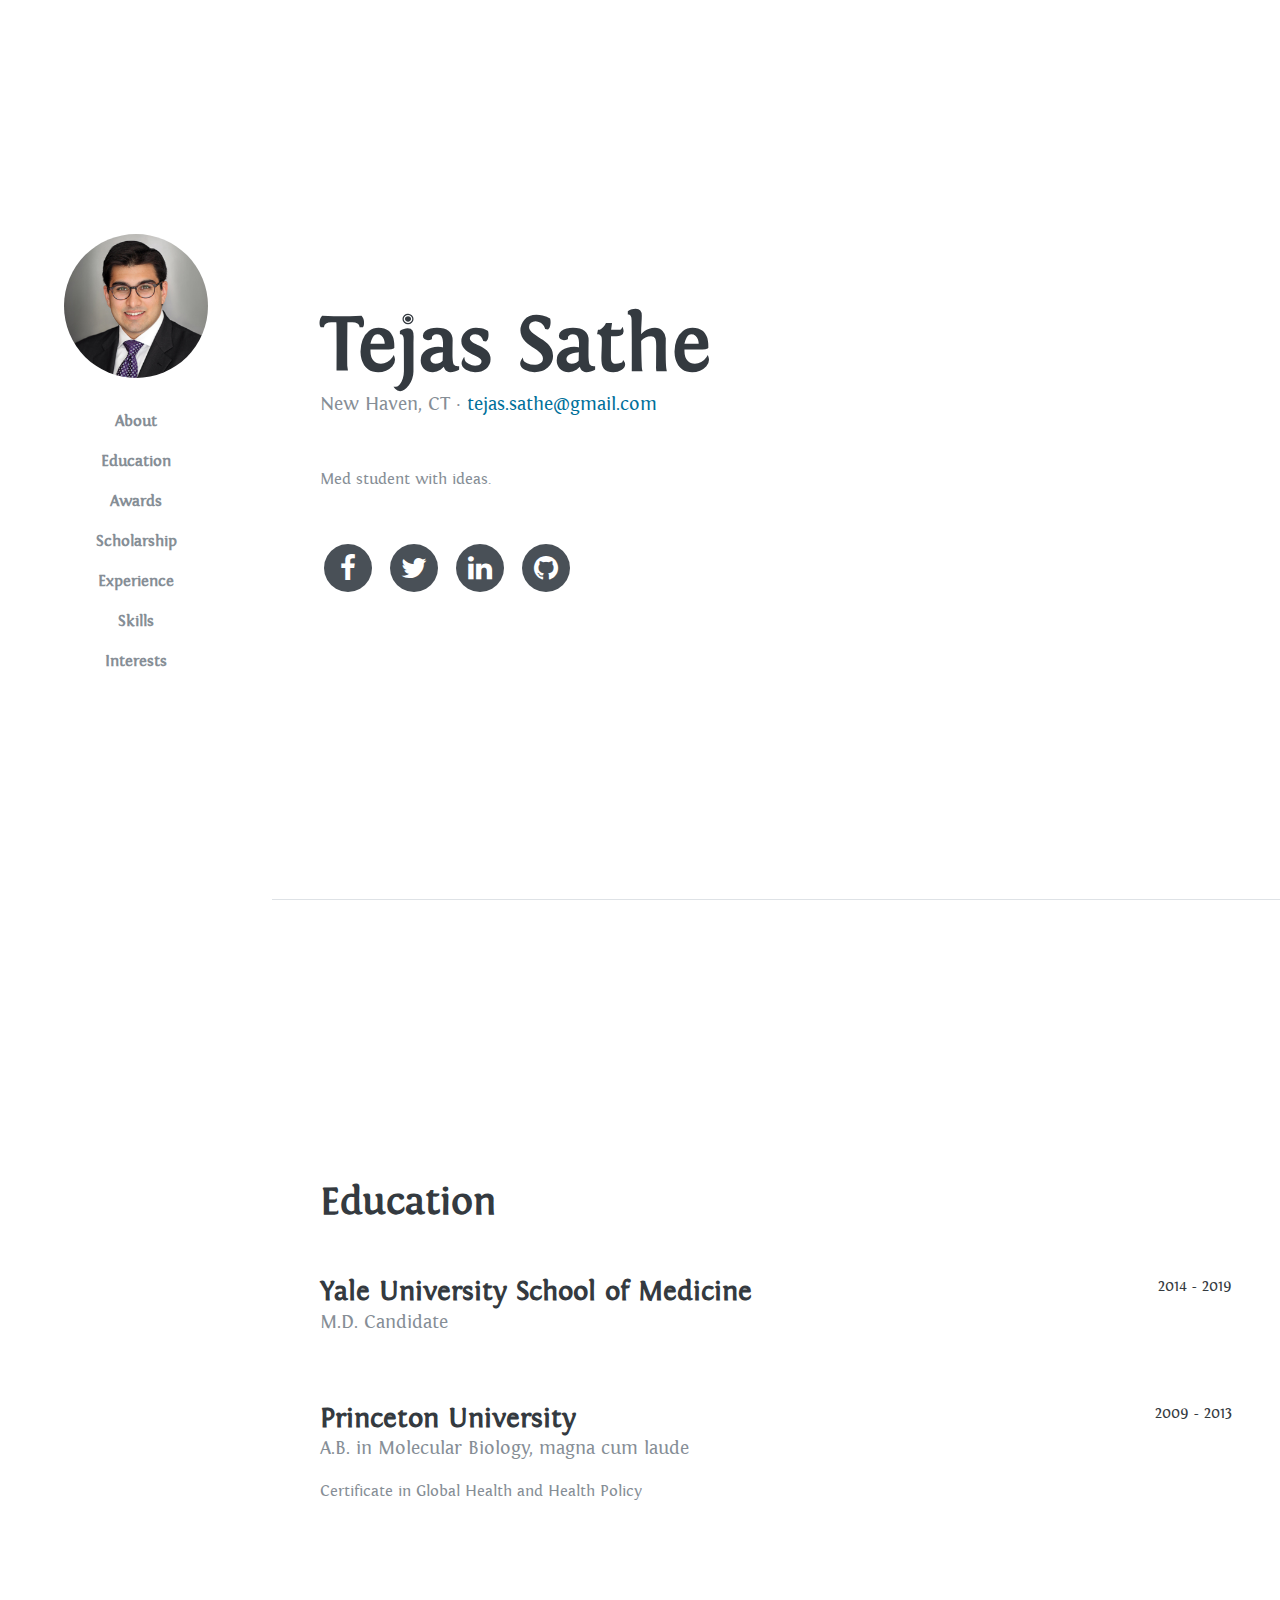
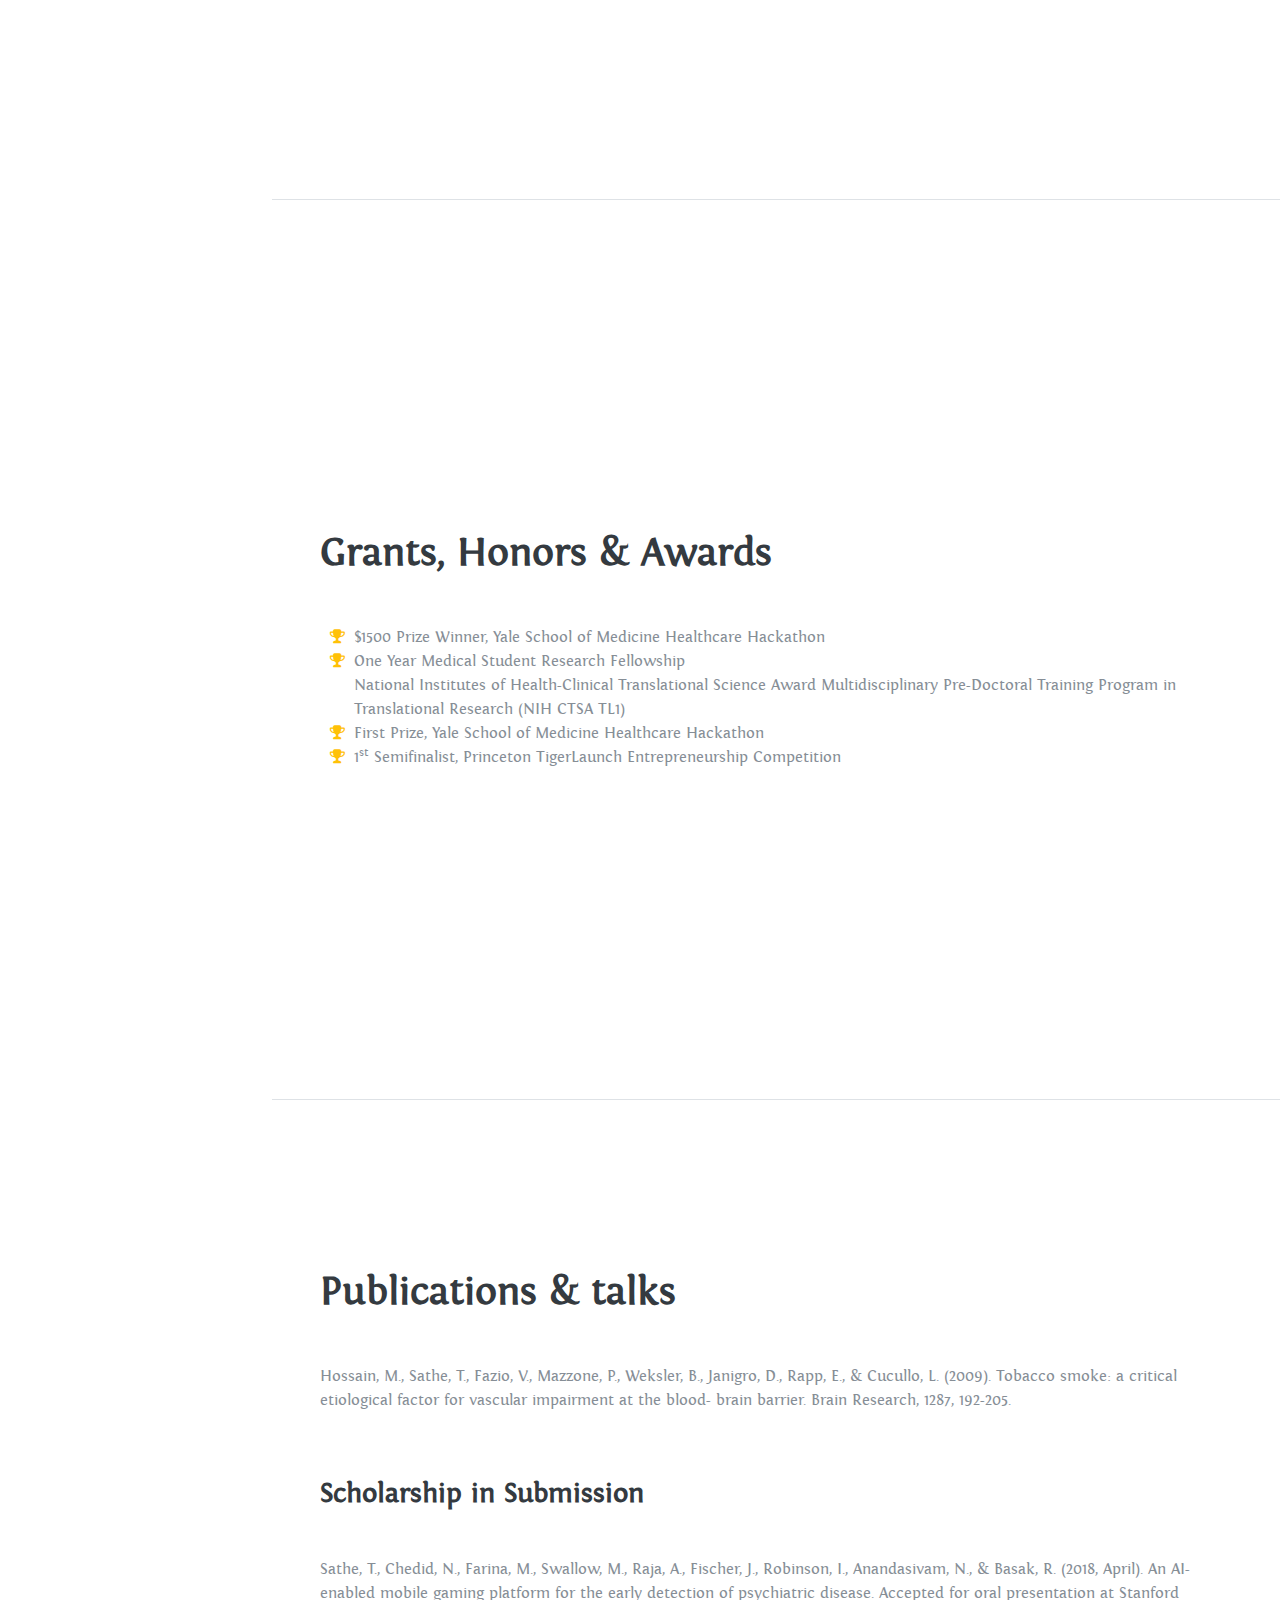
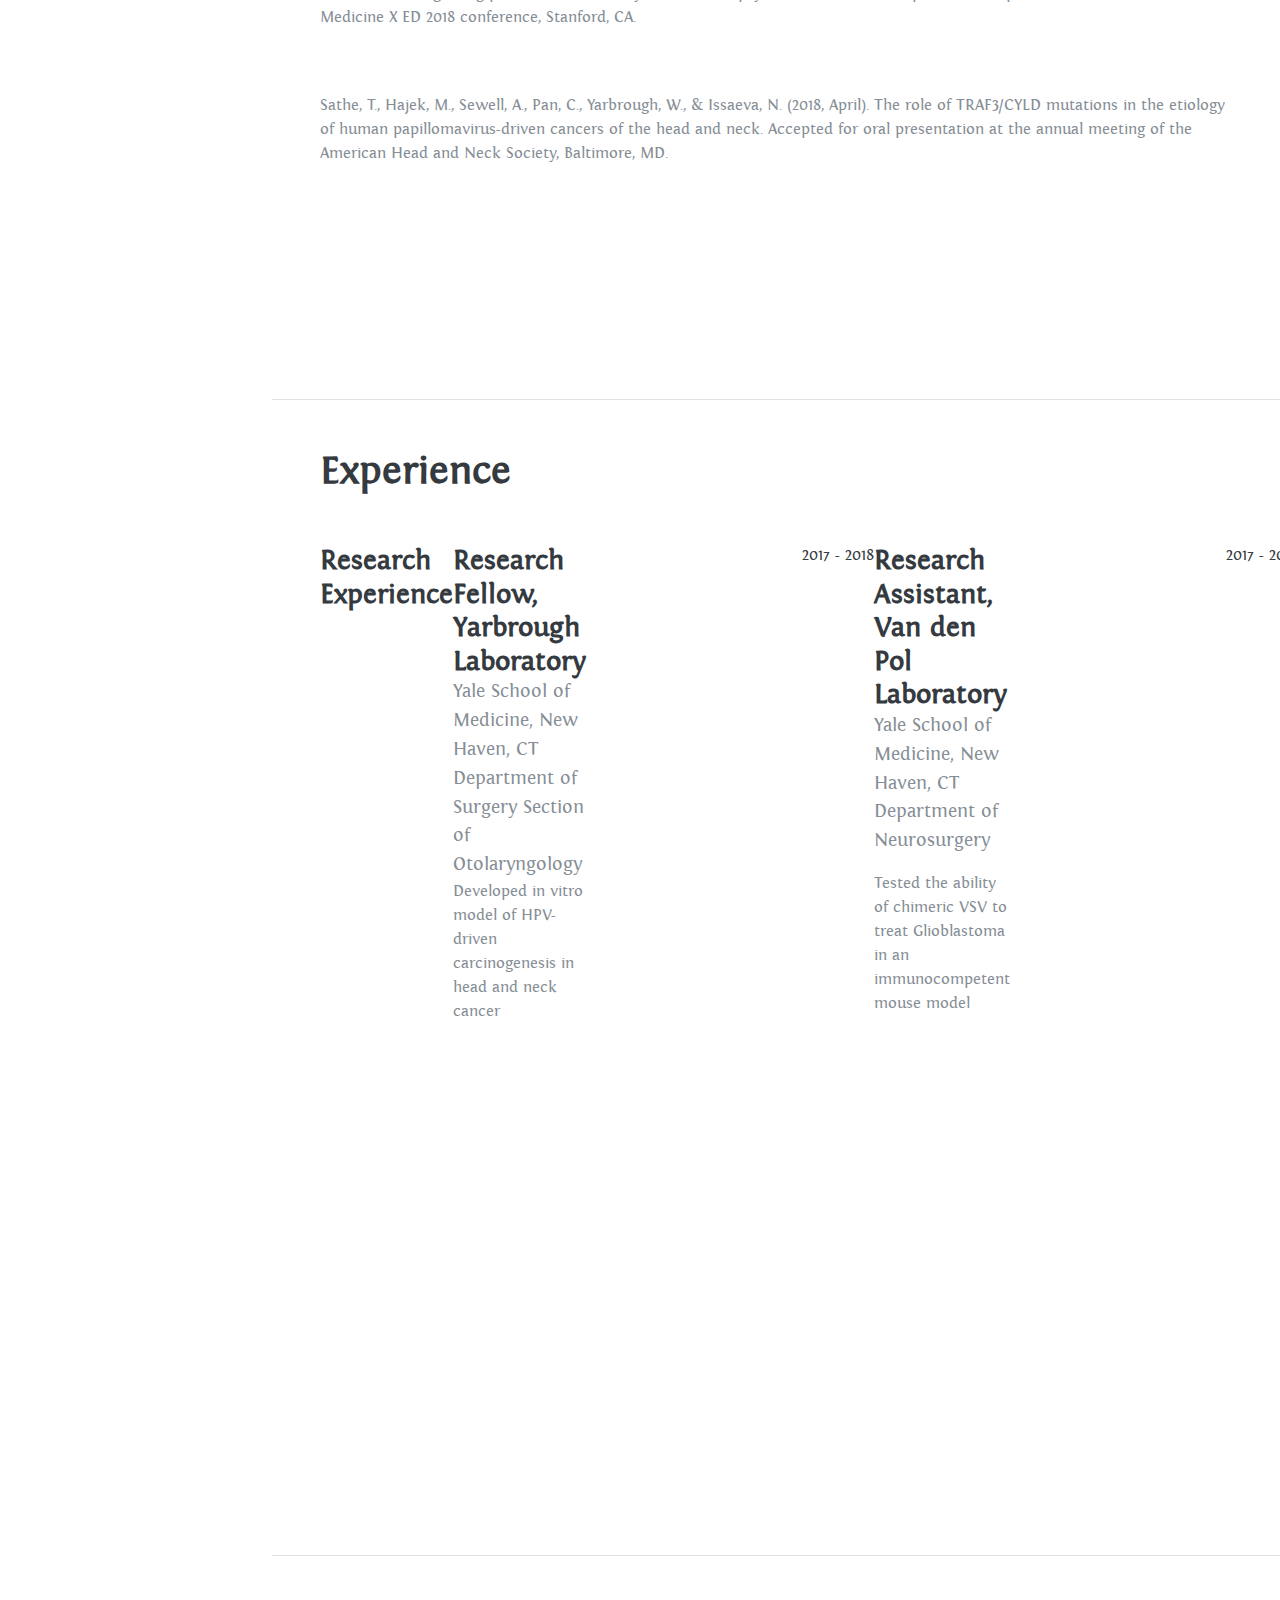
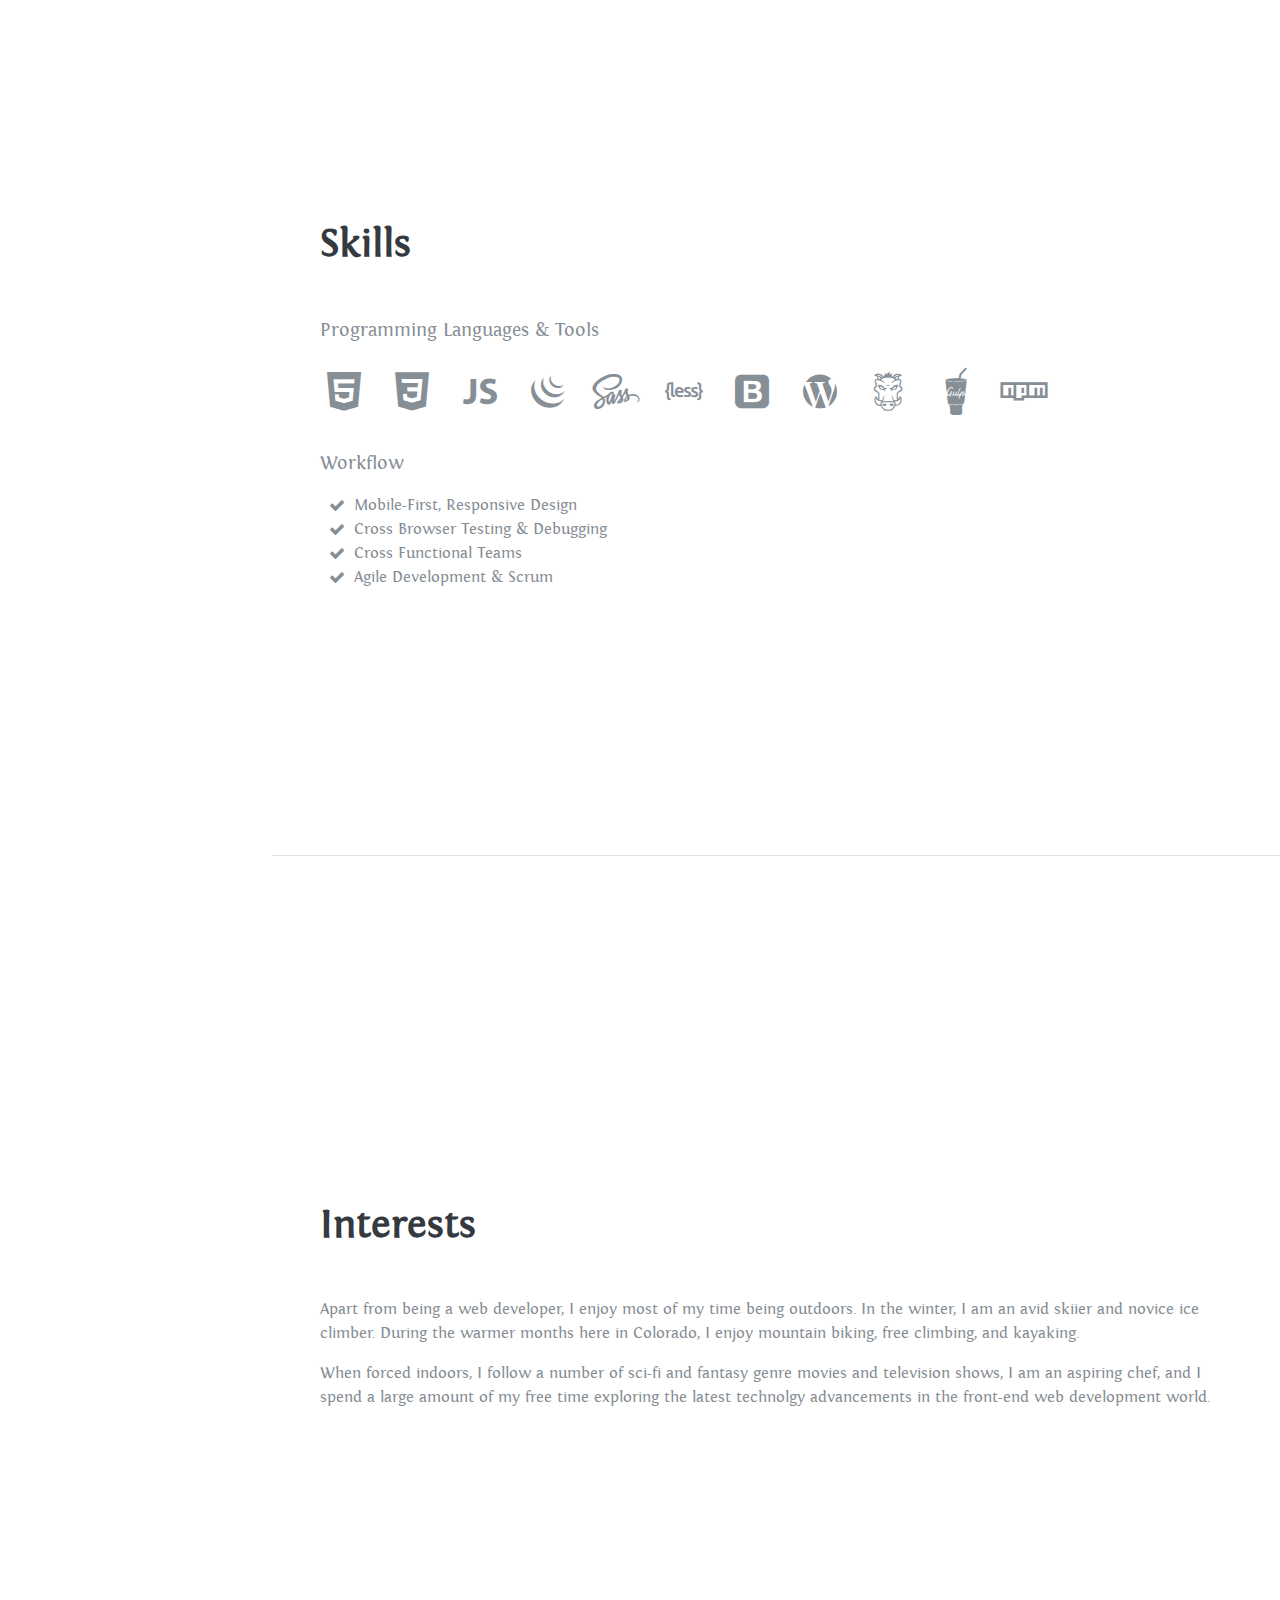
==== commit 6998ae6a: "this right?" ====
--- a/index.html
+++ b/index.html
@@ -231,8 +231,8 @@
           <div class="resume-item d-flex flex-column flex-md-row mb-5">
             <div class="resume-content mr-auto">
               <h3 class="mb-0">Research Fellow, Yarbrough Laboratory</h3>
-              <div class="subheading mb-0">Yale School of Medicine, New Haven, CT</div>
-              <div class="subheading mb-3">Department of Surgery Section of Otolaryngology</div>
+              <div class="subheading mb-0">Yale School of Medicine, New Haven, CT<br>
+              Department of Surgery Section of Otolaryngology</div>
               <p>Developed in vitro model of HPV-driven carcinogenesis in head and neck cancer</p>
             </div>
             <div class="resume-date text-md-right">
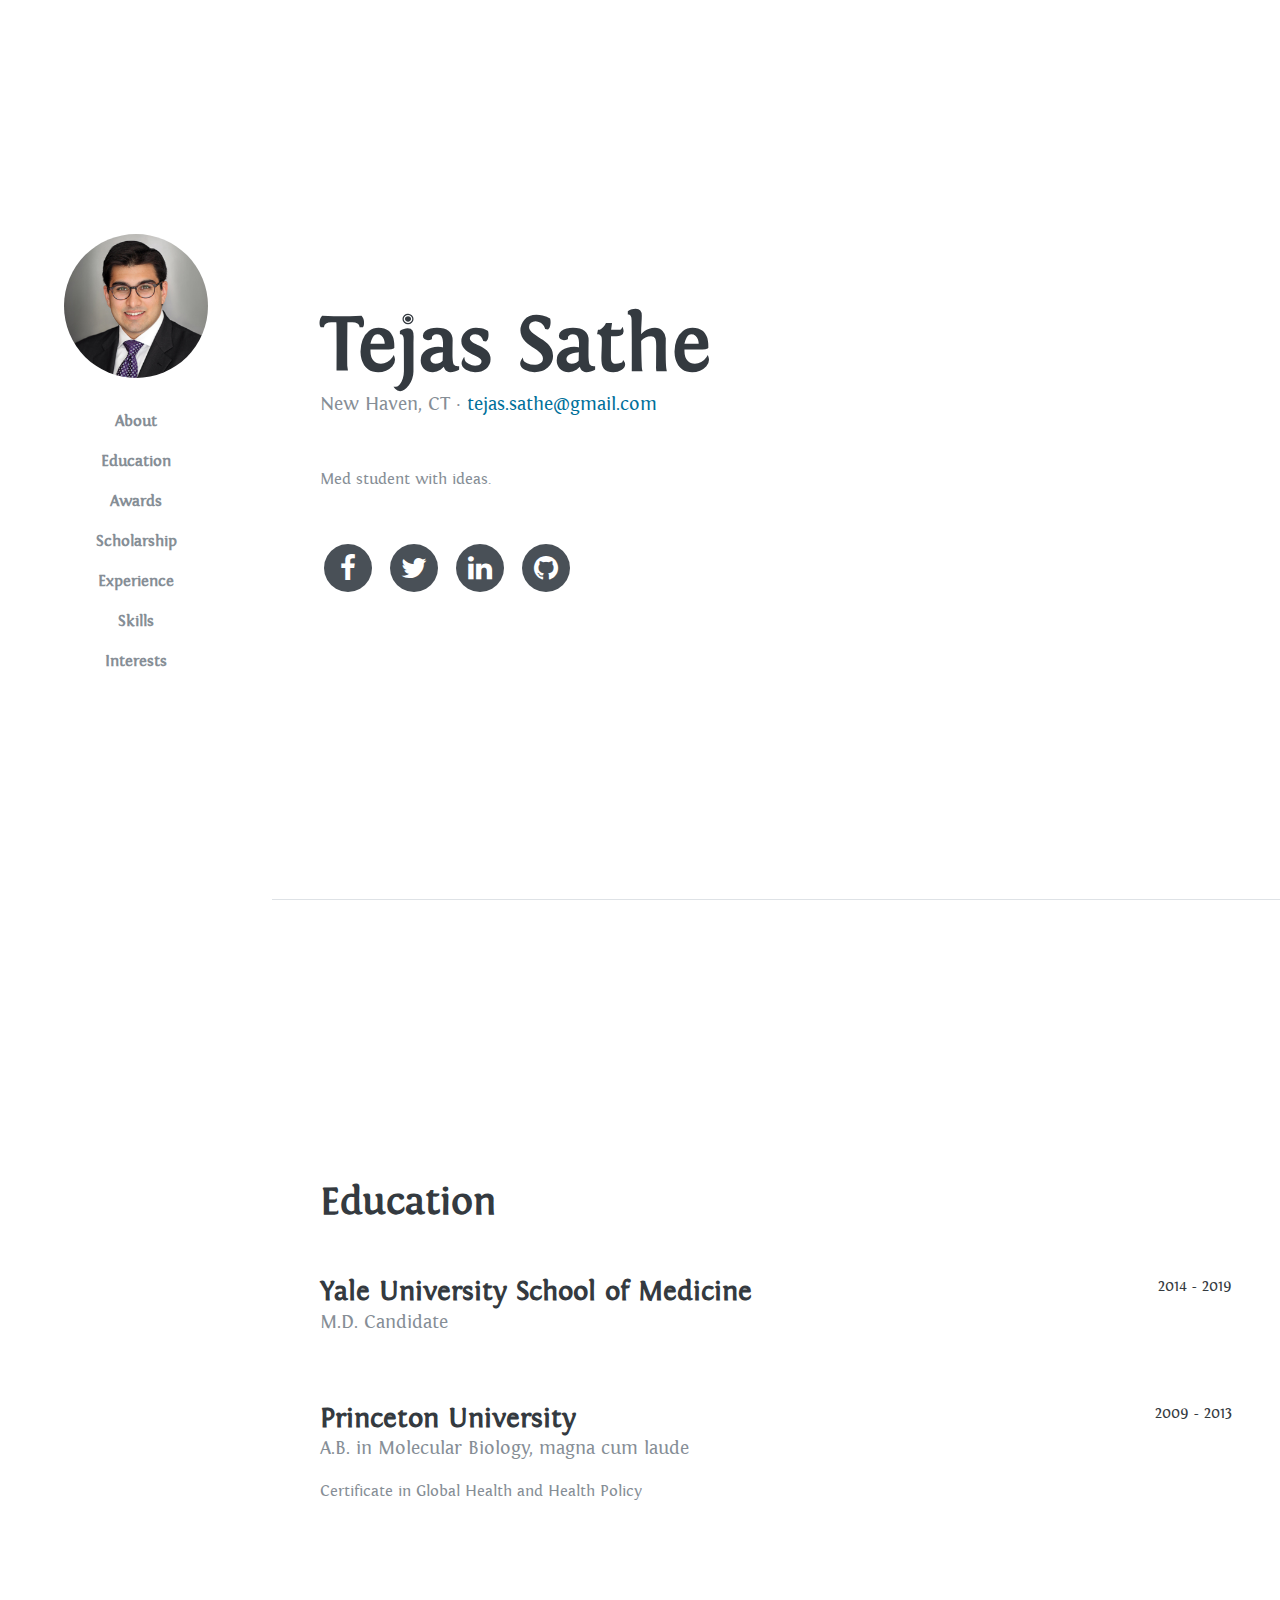
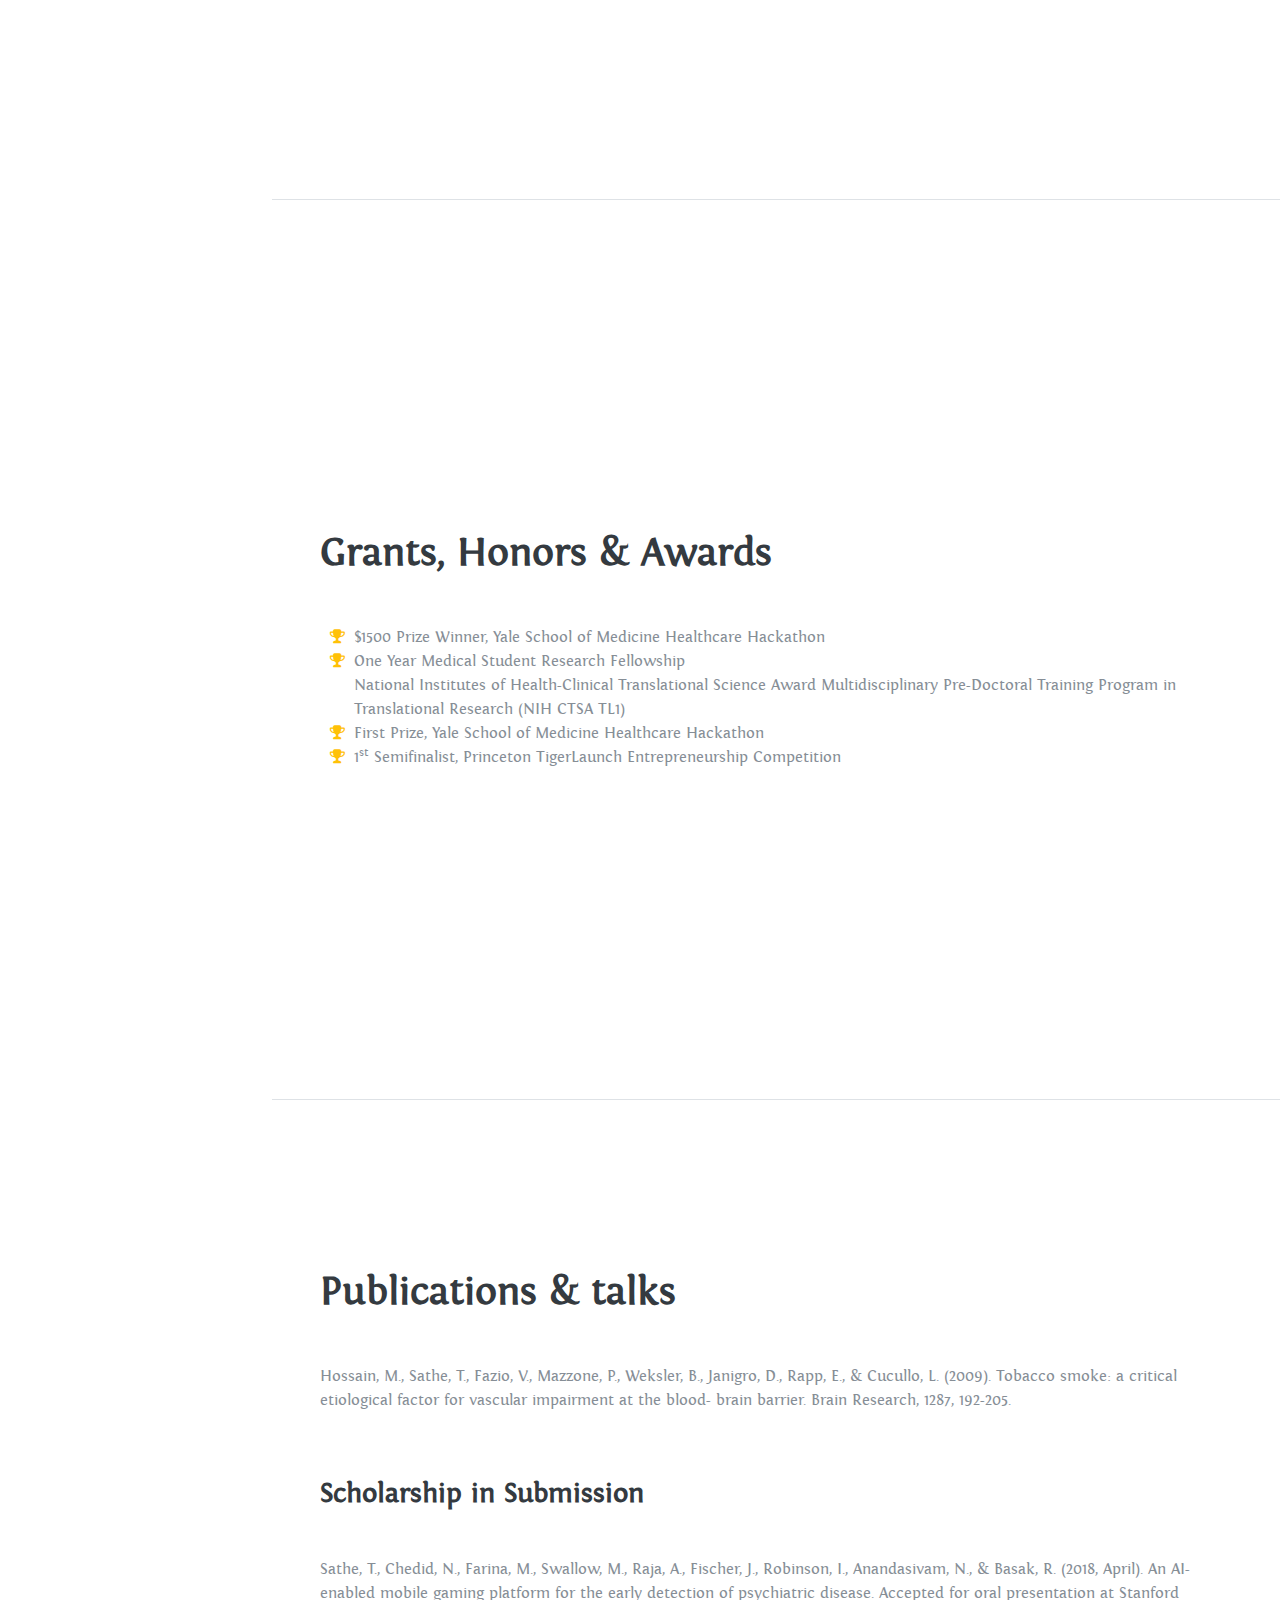
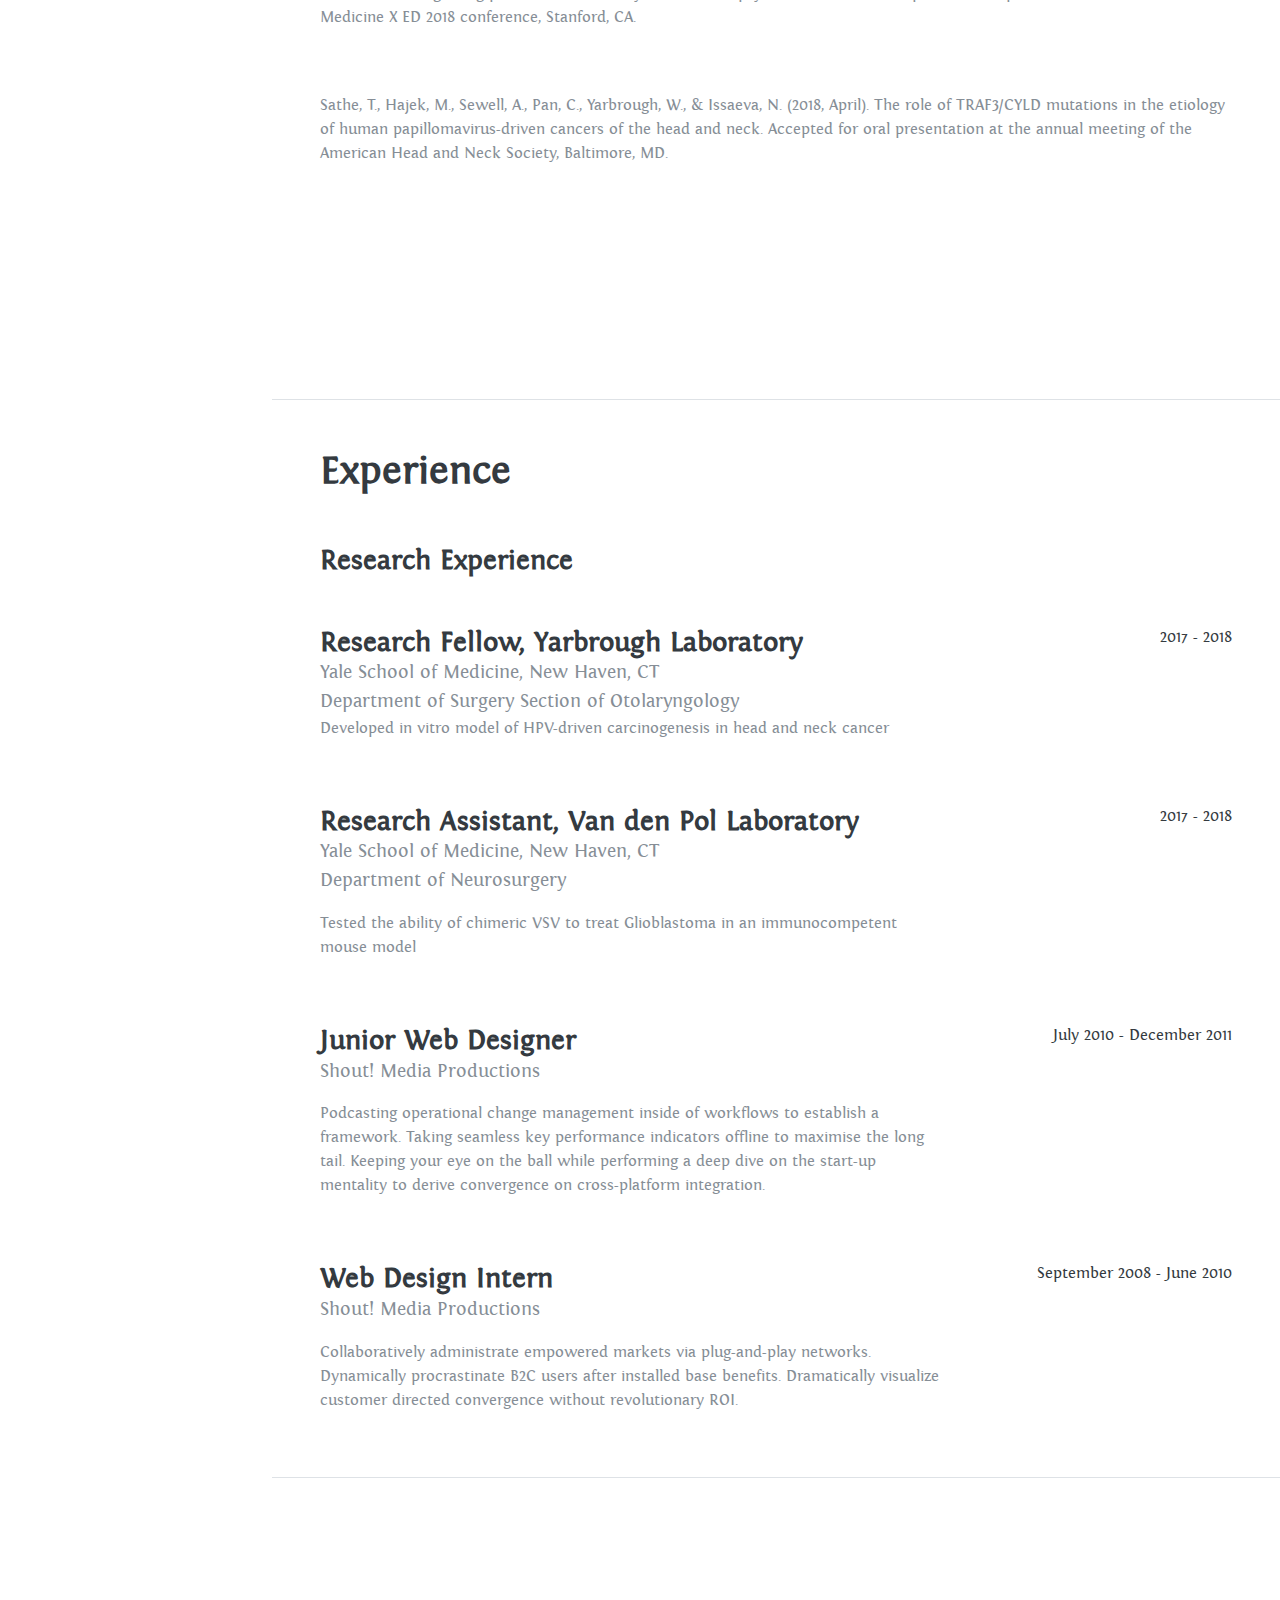
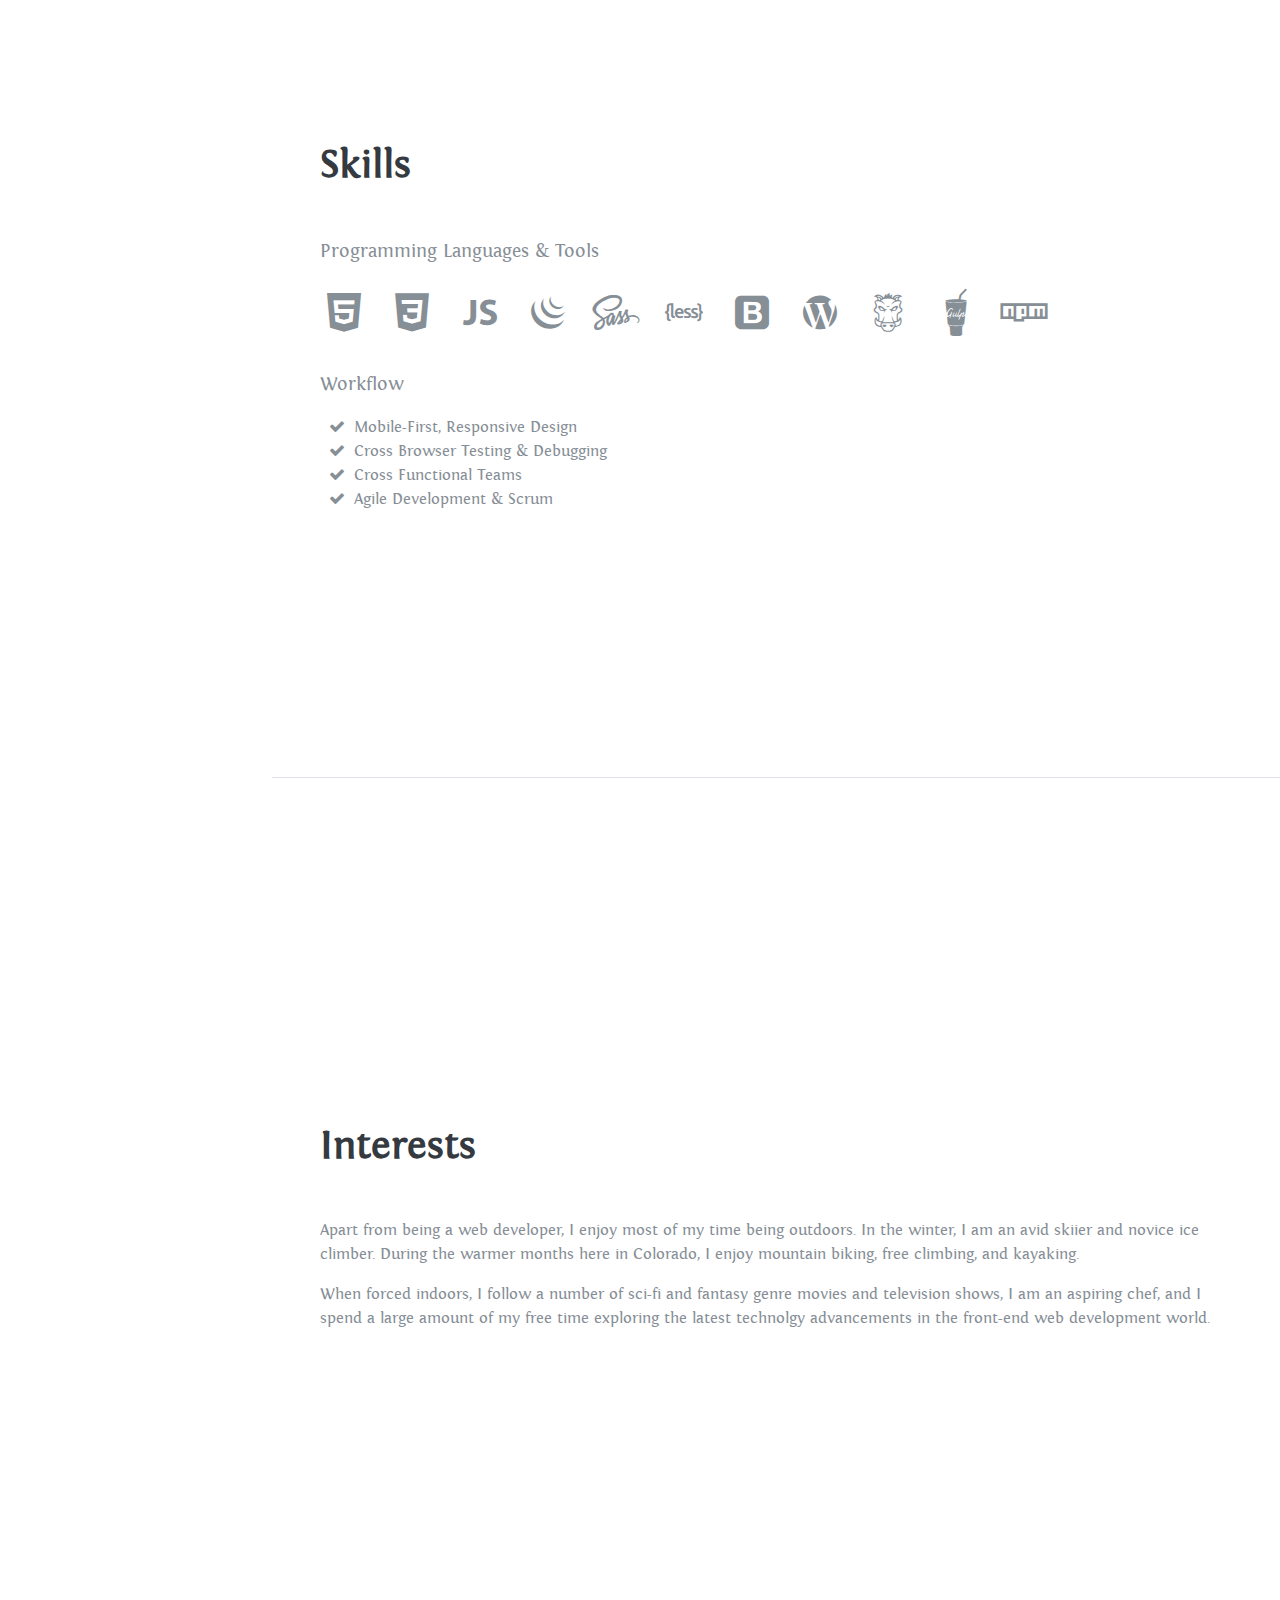
==== commit 34d92a7f: "there's the fix" ====
--- a/index.html
+++ b/index.html
@@ -224,8 +224,8 @@
               <p>Bring to the table win-win survival strategies to ensure proactive domination. At the end of the day, going forward, a new normal that has evolved from generation X is on the runway heading towards a streamlined cloud solution. User generated content in real-time will have multiple touchpoints for offshoring.</p>
             </div>
             <div class="resume-date text-md-right">
-              <span class="text-primary">March 2013 - Present</span>
-            </div> -->
+              <span class="text-primary">March 2013 - Present</span> -->
+            </div>
           </div>
 
           <div class="resume-item d-flex flex-column flex-md-row mb-5">
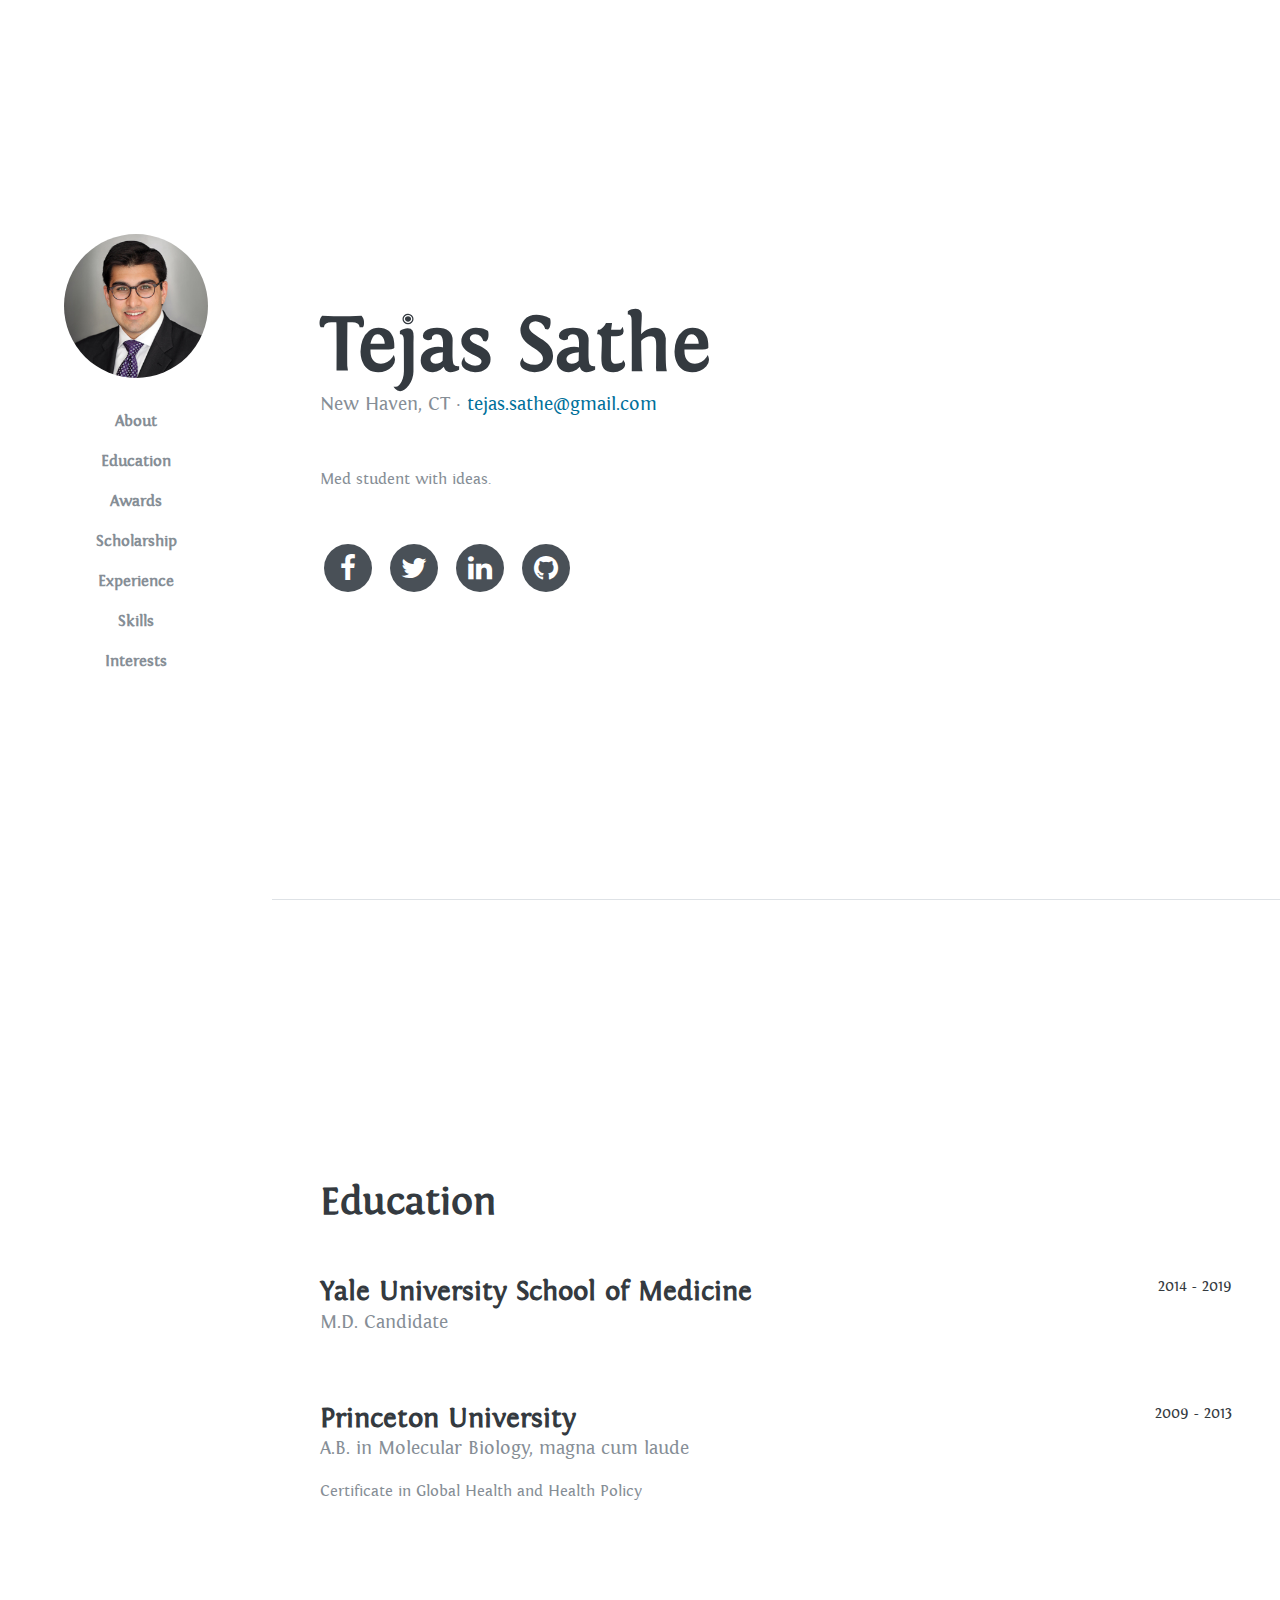
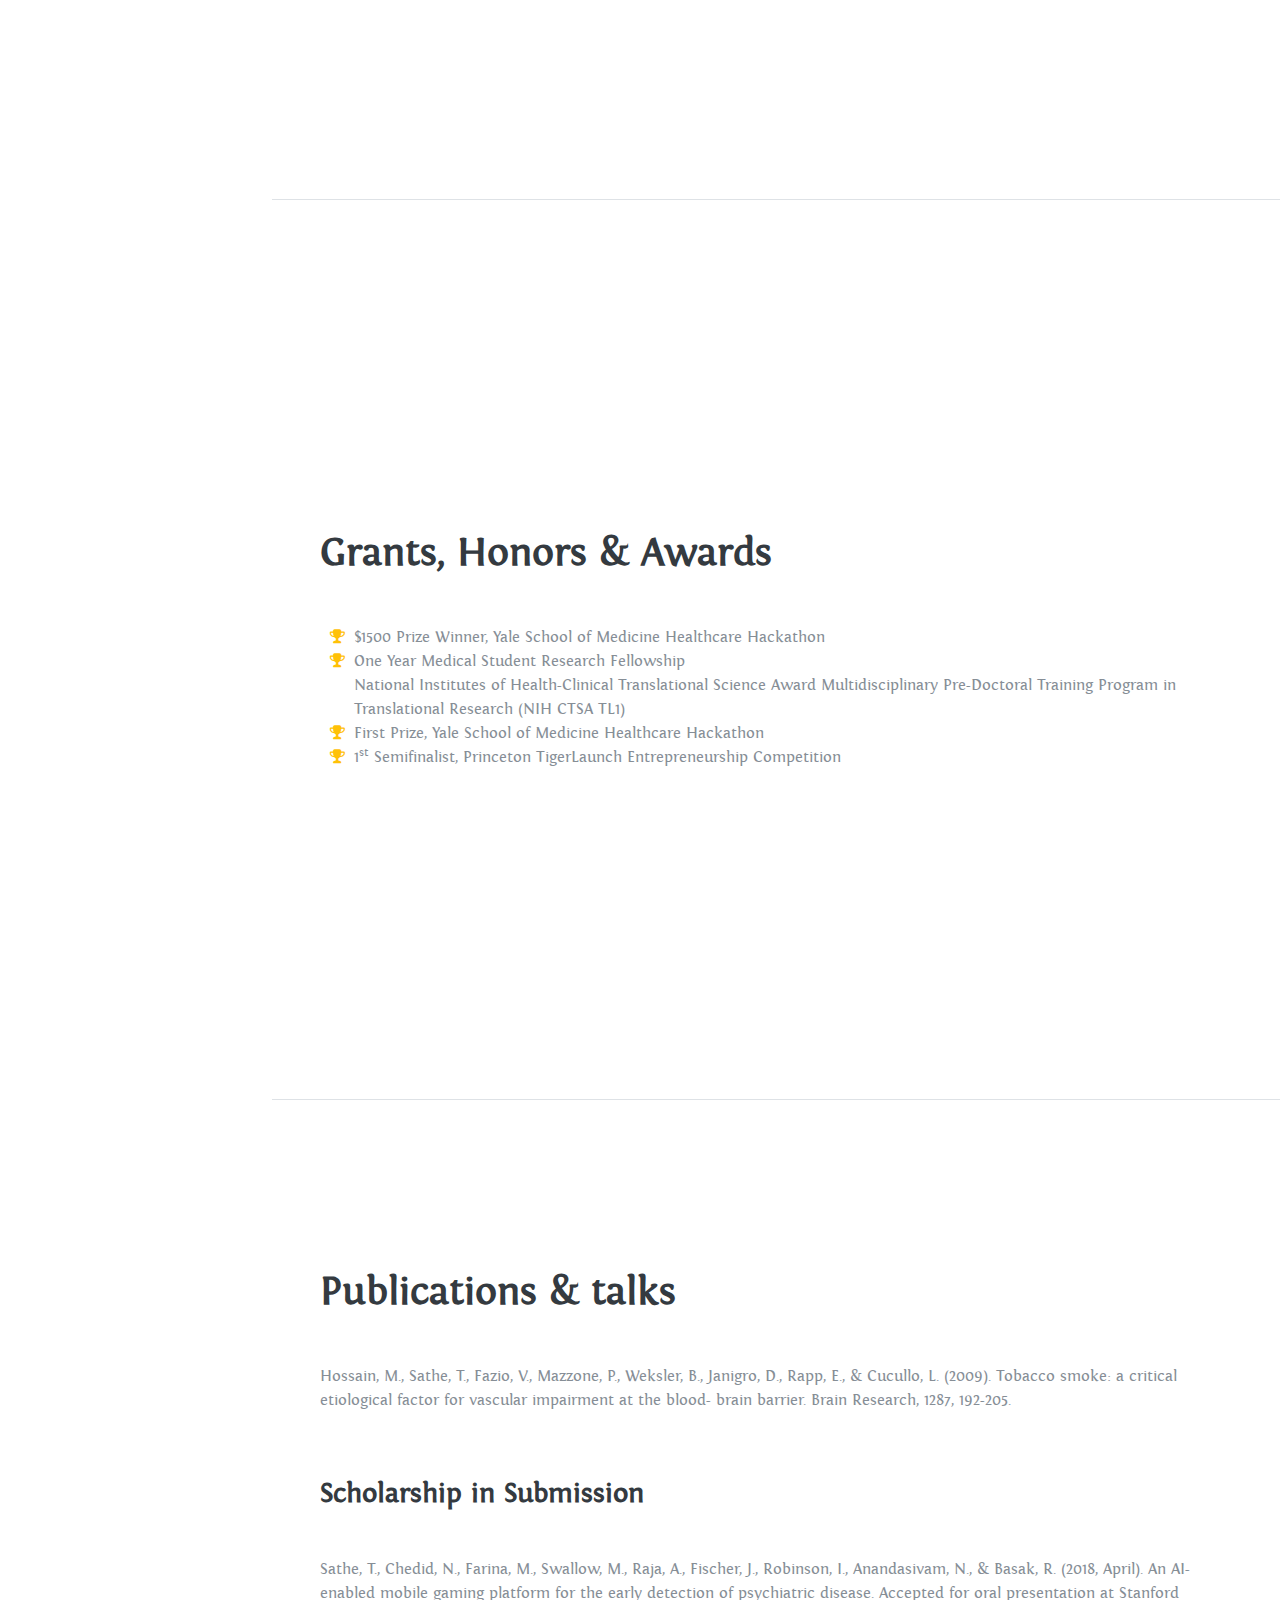
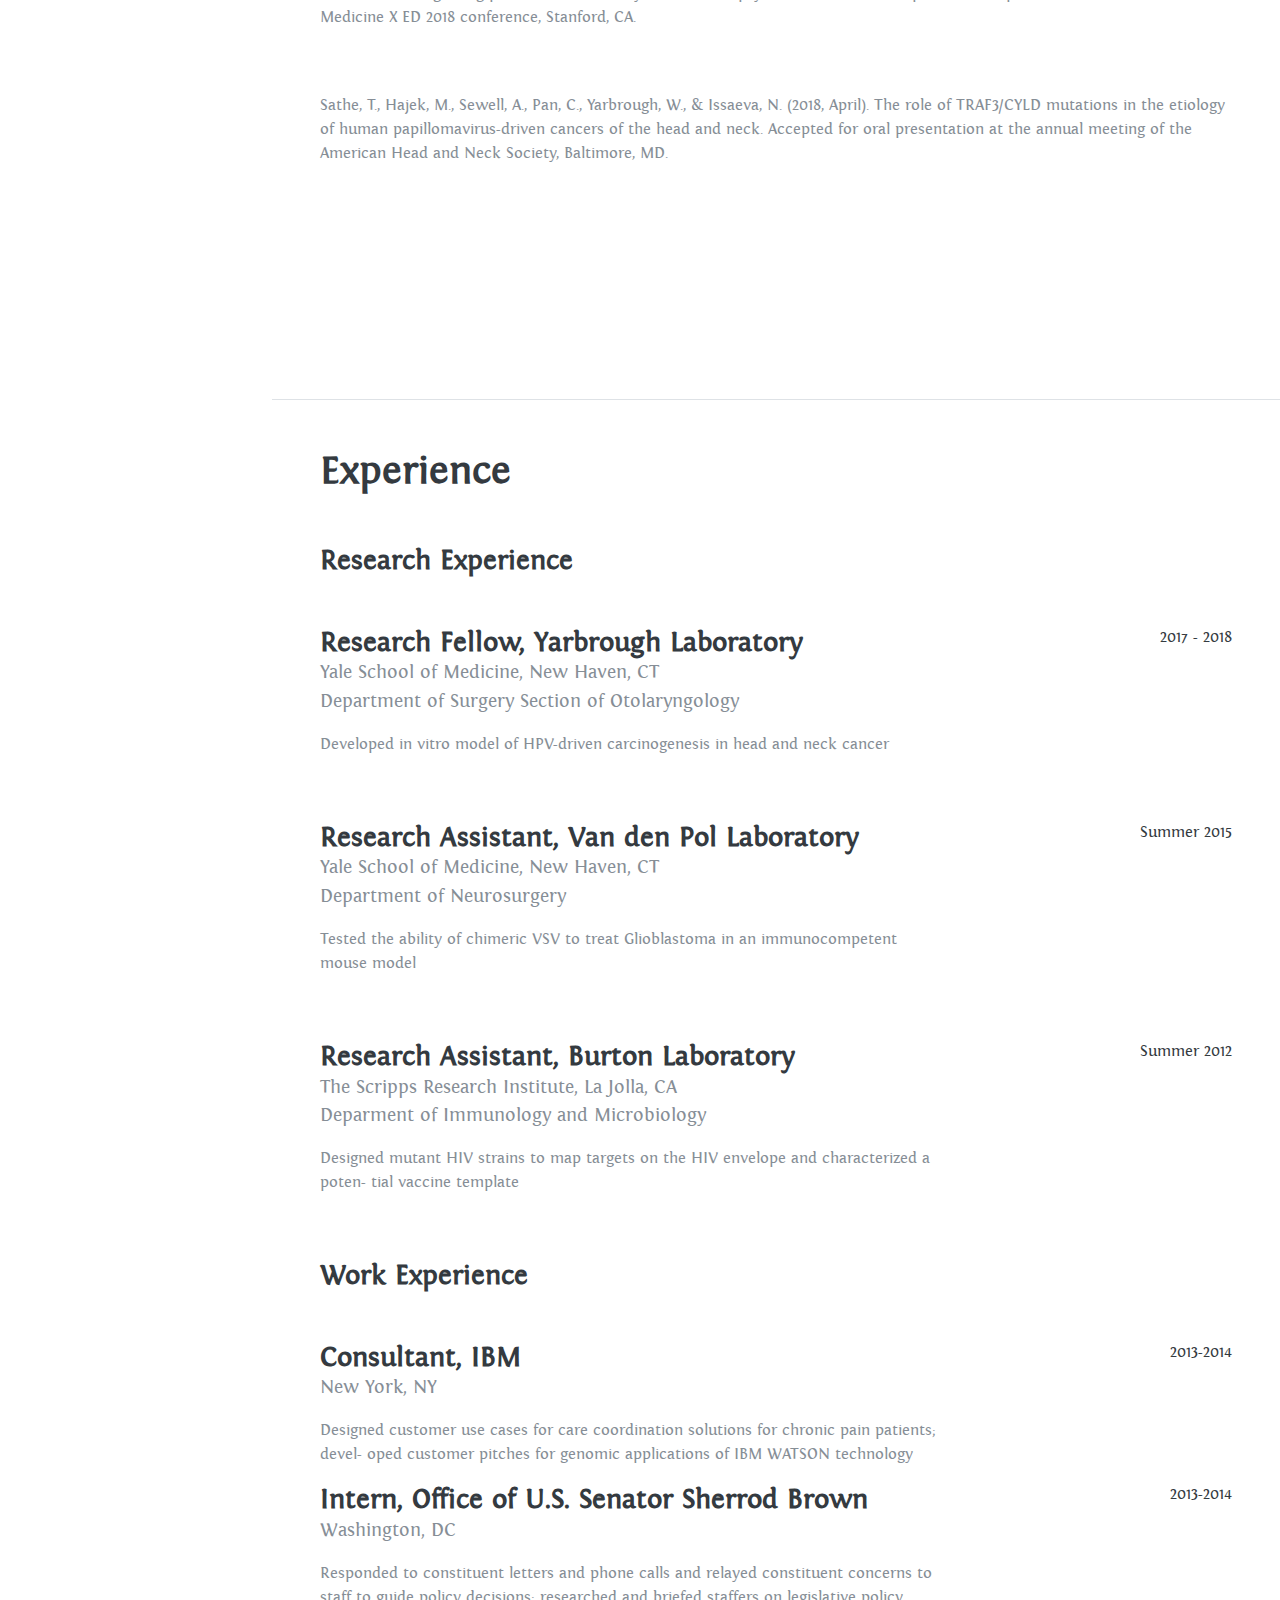
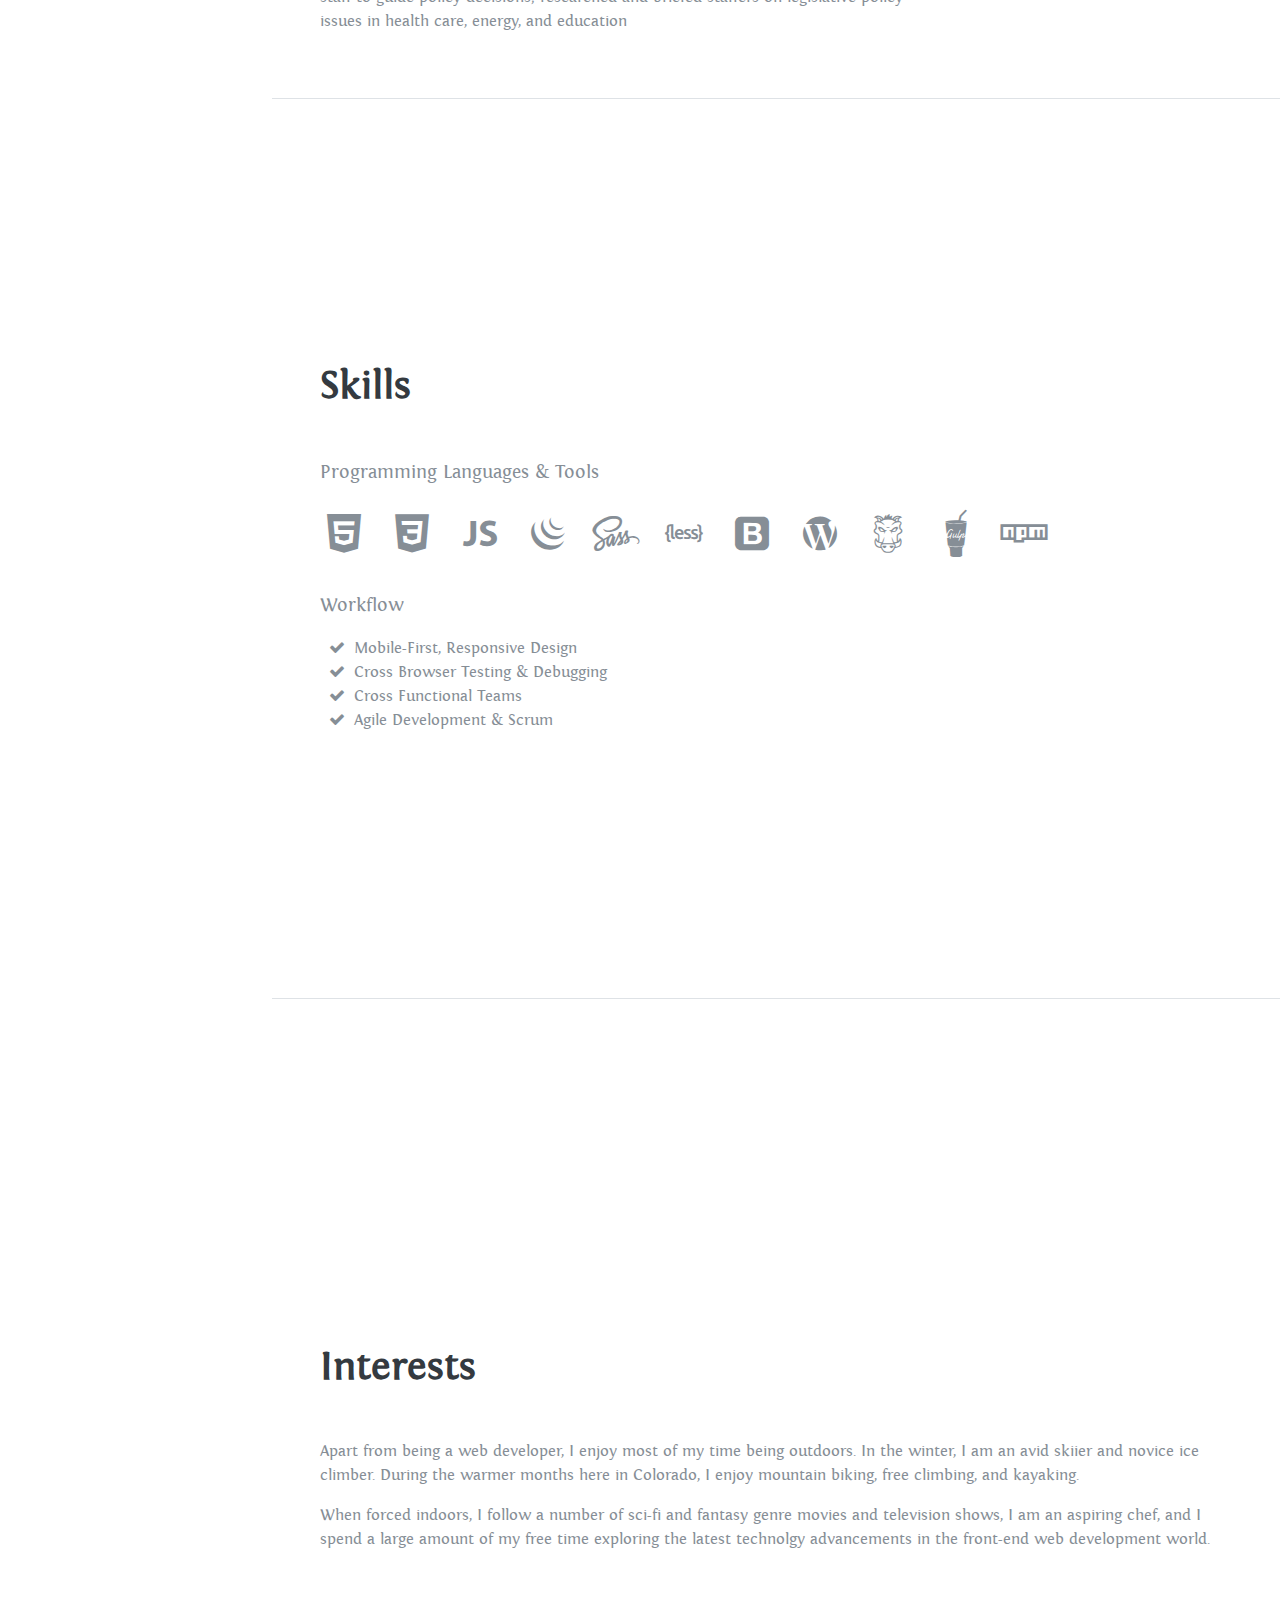
==== commit 3aad3a3e: "do it live" ====
--- a/index.html
+++ b/index.html
@@ -231,8 +231,8 @@
           <div class="resume-item d-flex flex-column flex-md-row mb-5">
             <div class="resume-content mr-auto">
               <h3 class="mb-0">Research Fellow, Yarbrough Laboratory</h3>
-              <div class="subheading mb-0">Yale School of Medicine, New Haven, CT<br>
-              Department of Surgery Section of Otolaryngology</div>
+              <div class="subheading mb-0">Yale School of Medicine, New Haven, CT</div>
+              <div class="subheading mb-3">Department of Surgery Section of Otolaryngology</div>
               <p>Developed in vitro model of HPV-driven carcinogenesis in head and neck cancer</p>
             </div>
             <div class="resume-date text-md-right">
@@ -248,29 +248,52 @@
               <p>Tested the ability of chimeric VSV to treat Glioblastoma in an immunocompetent mouse model</p>
             </div>
             <div class="resume-date text-md-right">
-              <span class="text-primary">2017 - 2018</span>
-            </div>
-          </div>
-
-          <div class="resume-item d-flex flex-column flex-md-row mb-5">
-            <div class="resume-content mr-auto">
-              <h3 class="mb-0">Junior Web Designer</h3>
-              <div class="subheading mb-3">Shout! Media Productions</div>
-              <p>Podcasting operational change management inside of workflows to establish a framework. Taking seamless key performance indicators offline to maximise the long tail. Keeping your eye on the ball while performing a deep dive on the start-up mentality to derive convergence on cross-platform integration.</p>
-            </div>
-            <div class="resume-date text-md-right">
-              <span class="text-primary">July 2010 - December 2011</span>
+              <span class="text-primary">Summer 2015</span>
+            </div>
+          </div>
+
+          <div class="resume-item d-flex flex-column flex-md-row mb-5">
+            <div class="resume-content mr-auto">
+              <h3 class="mb-0">Research Assistant, Burton Laboratory</h3>
+              <div class="subheading mb-0">The Scripps Research Institute, La Jolla, CA</div>
+              <div class="subheading mb-3">Deparment of Immunology and Microbiology</div>
+              <p>Designed mutant HIV strains to map targets on the HIV envelope and characterized a poten- tial vaccine template</p>
+            </div>
+            <div class="resume-date text-md-right">
+              <span class="text-primary">Summer 2012</span>
+            </div>
+          </div>
+
+          <div class="resume-item d-flex flex-column flex-md-row mb-5">
+            <div class="resume-content mr-auto">
+              <h3 class="mb-0">Work Experience</h3>
+              <!-- <div class="subheading mb-3">Intelitec Solutions</div>
+              <p>Bring to the table win-win survival strategies to ensure proactive domination. At the end of the day, going forward, a new normal that has evolved from generation X is on the runway heading towards a streamlined cloud solution. User generated content in real-time will have multiple touchpoints for offshoring.</p>
+            </div>
+            <div class="resume-date text-md-right">
+              <span class="text-primary">March 2013 - Present</span> -->
             </div>
           </div>
 
           <div class="resume-item d-flex flex-column flex-md-row">
             <div class="resume-content mr-auto">
-              <h3 class="mb-0">Web Design Intern</h3>
-              <div class="subheading mb-3">Shout! Media Productions</div>
-              <p>Collaboratively administrate empowered markets via plug-and-play networks. Dynamically procrastinate B2C users after installed base benefits. Dramatically visualize customer directed convergence without revolutionary ROI.</p>
-            </div>
-            <div class="resume-date text-md-right">
-              <span class="text-primary">September 2008 - June 2010</span>
+              <h3 class="mb-0">Consultant, IBM</h3>
+              <div class="subheading mb-3">New York, NY</div>
+              <p>Designed customer use cases for care coordination solutions for chronic pain patients; devel- oped customer pitches for genomic applications of IBM WATSON technology</p>
+            </div>
+            <div class="resume-date text-md-right">
+              <span class="text-primary">2013-2014</span>
+            </div>
+          </div>
+
+          <div class="resume-item d-flex flex-column flex-md-row">
+            <div class="resume-content mr-auto">
+              <h3 class="mb-0">Intern, Office of U.S. Senator Sherrod Brown</h3>
+              <div class="subheading mb-3">Washington, DC</div>
+              <p>Responded to constituent letters and phone calls and relayed constituent concerns to staff to guide policy decisions; researched and briefed staffers on legislative policy issues in health care, energy, and education</p>
+            </div>
+            <div class="resume-date text-md-right">
+              <span class="text-primary">2013-2014</span>
             </div>
           </div>
 
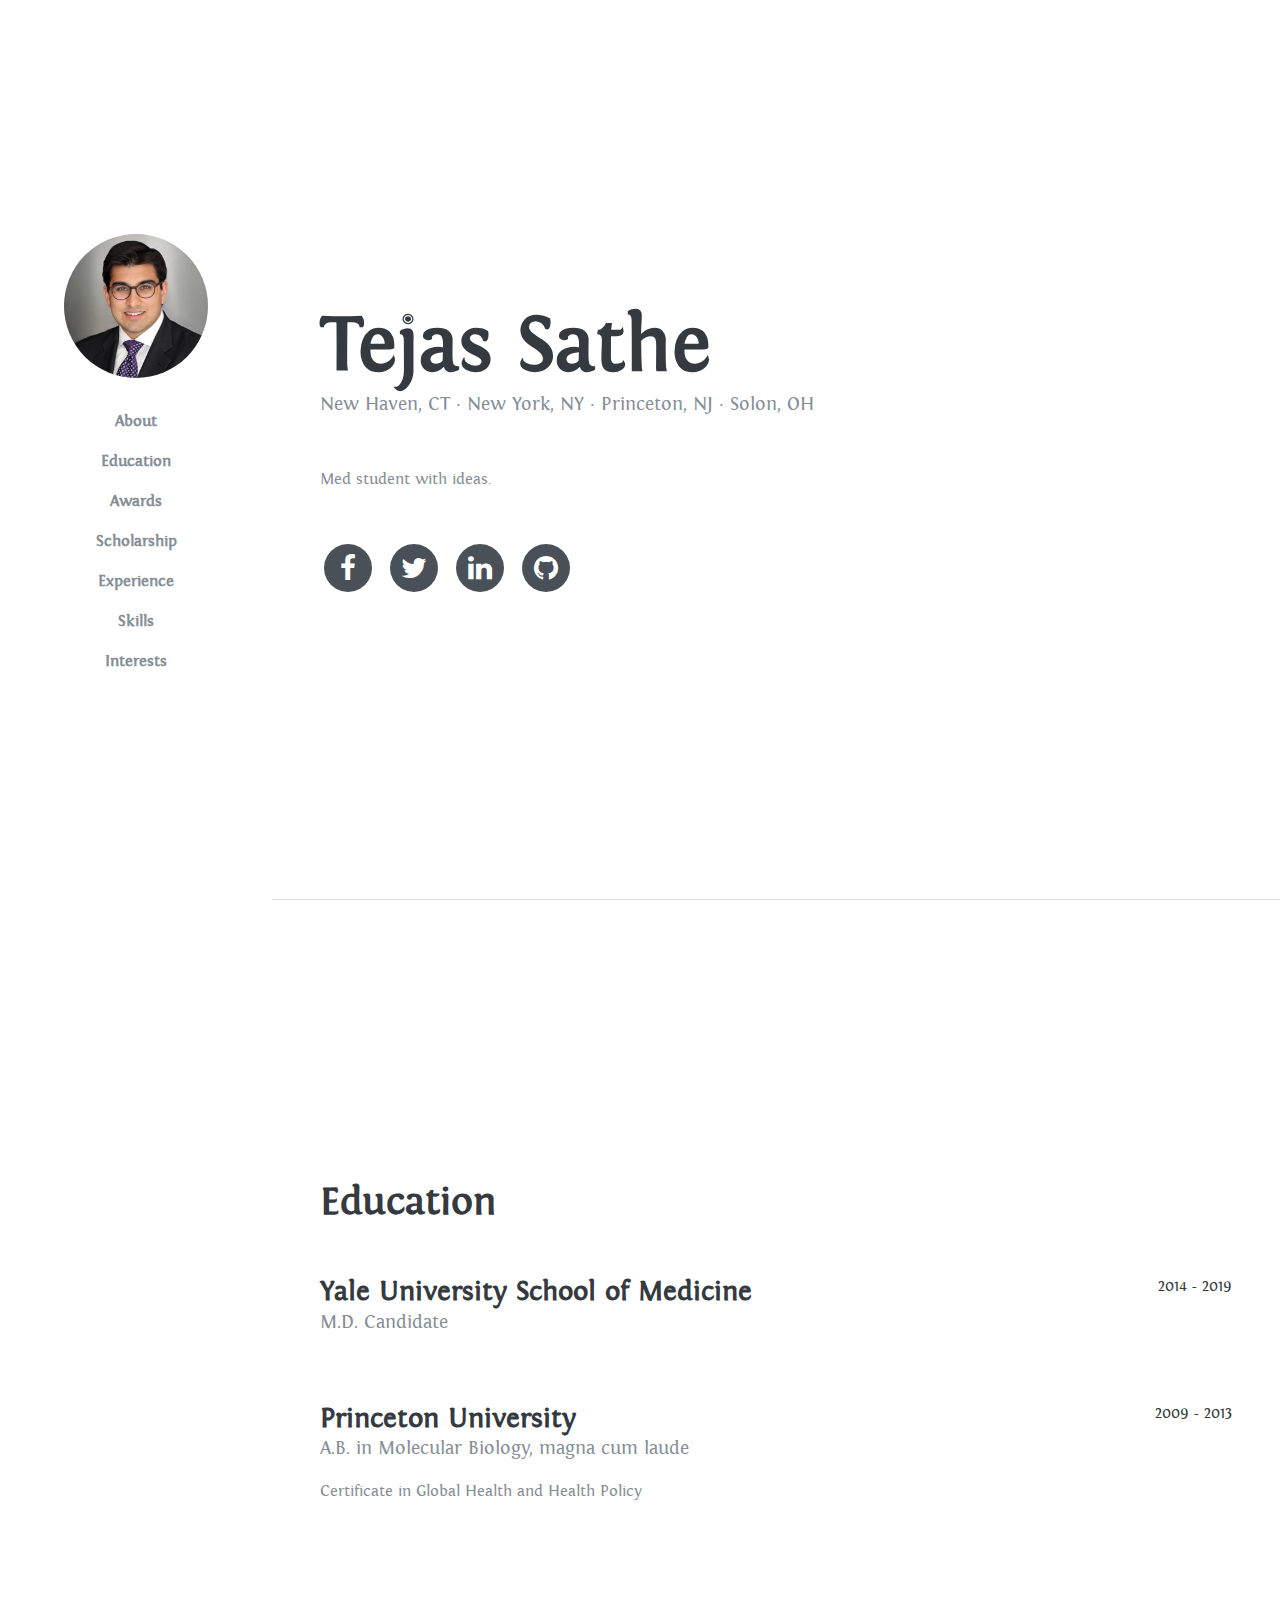
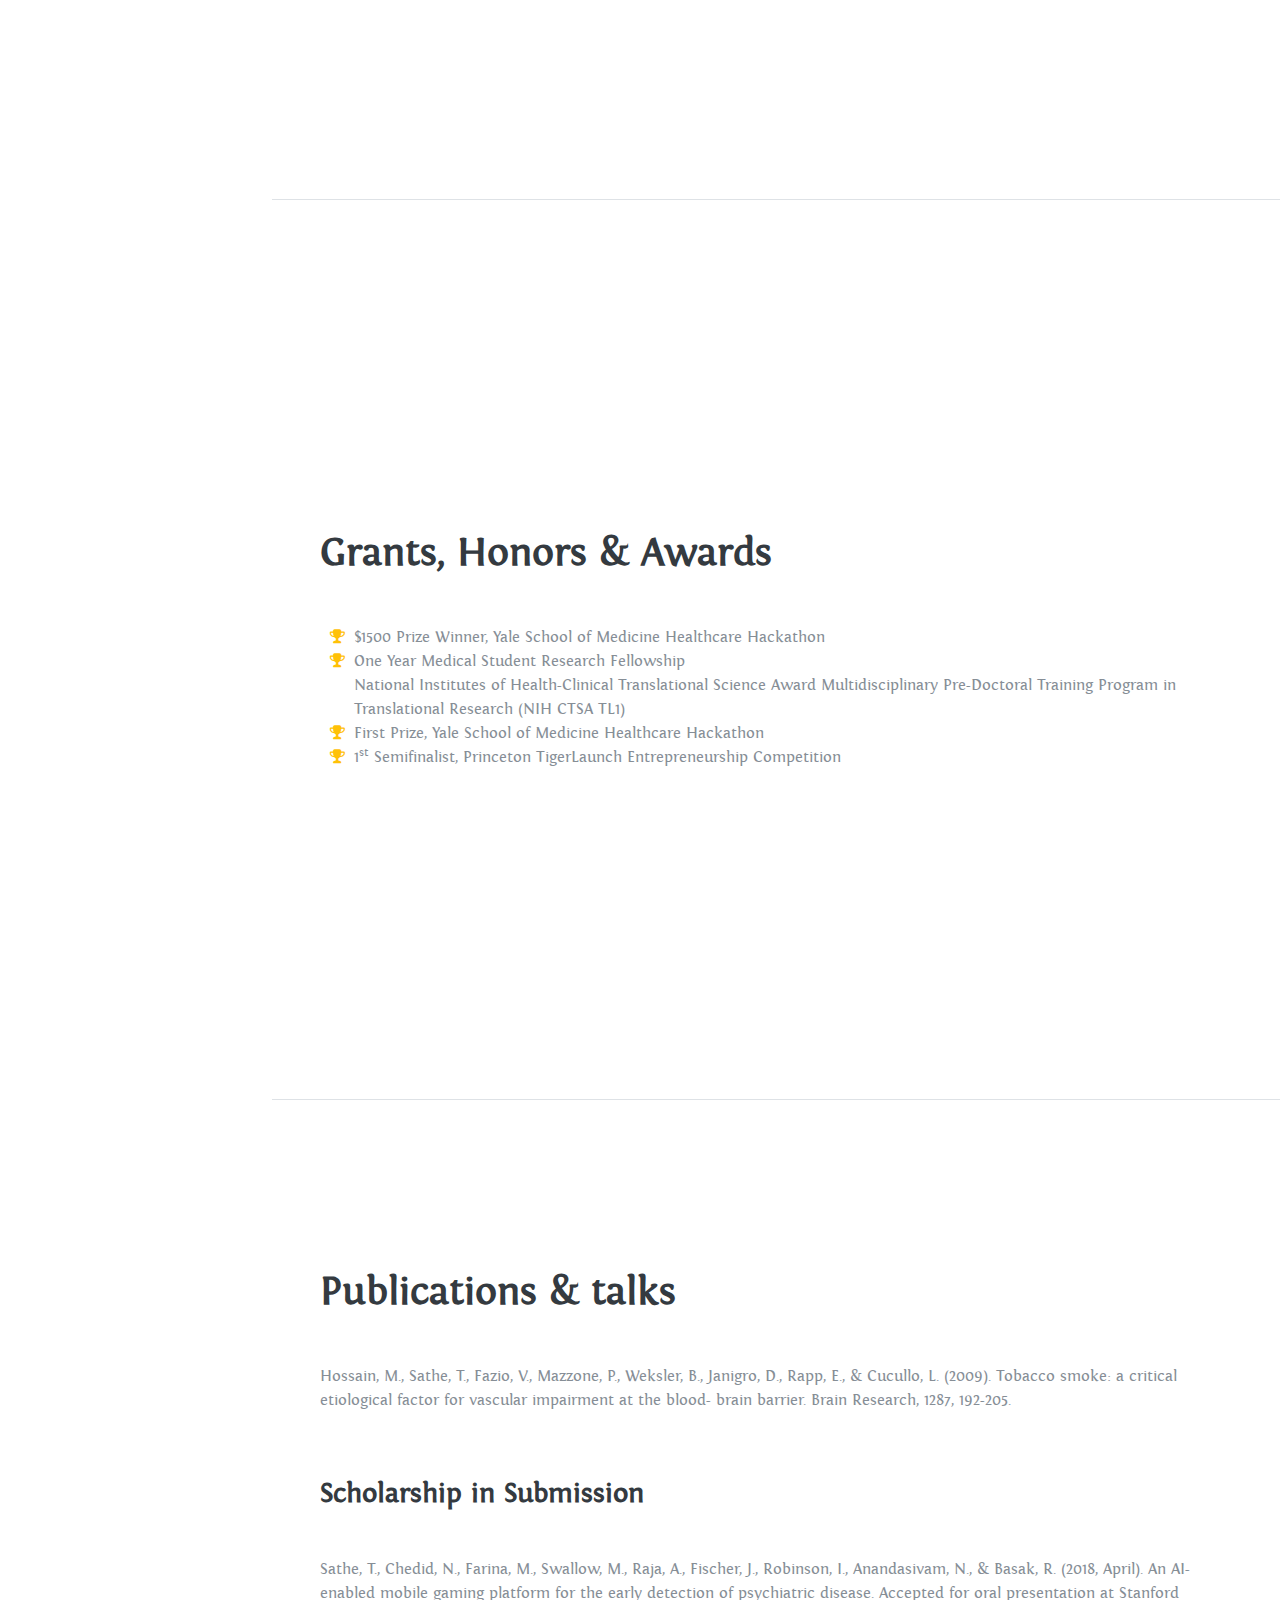
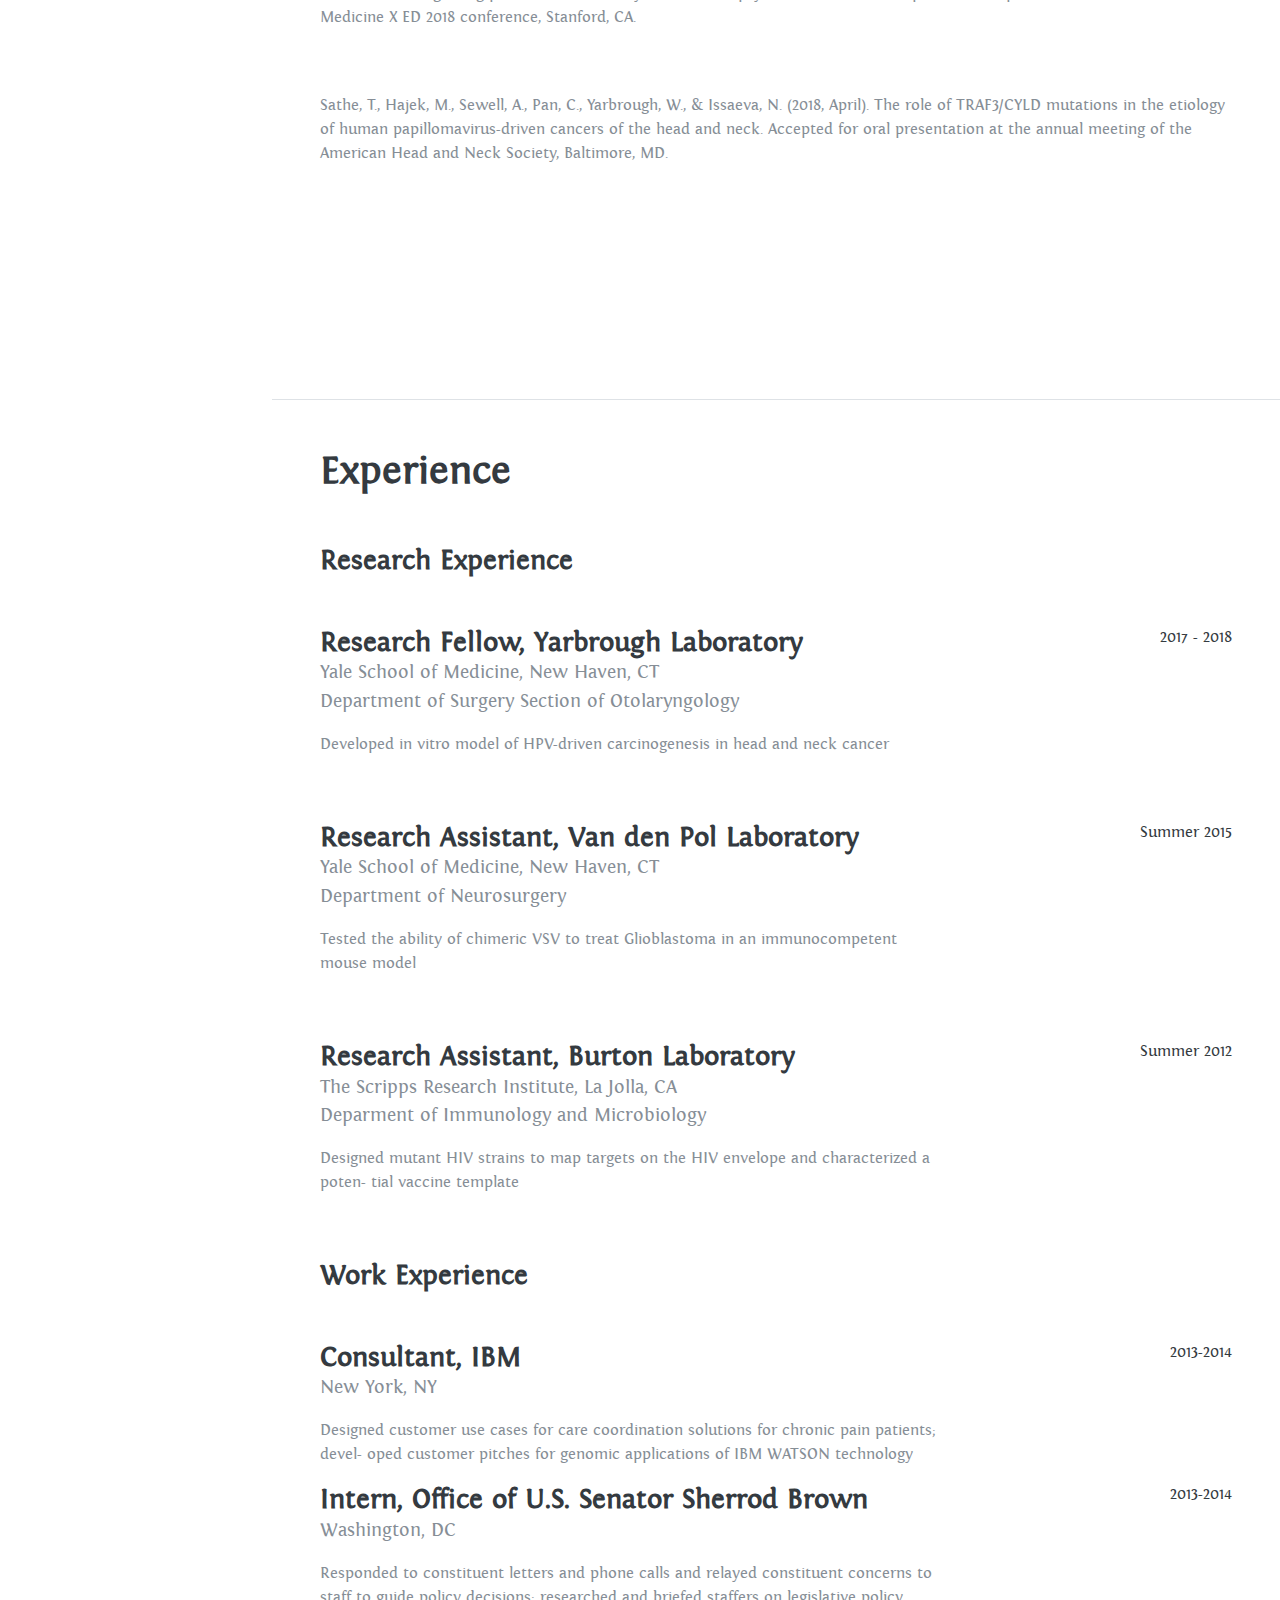
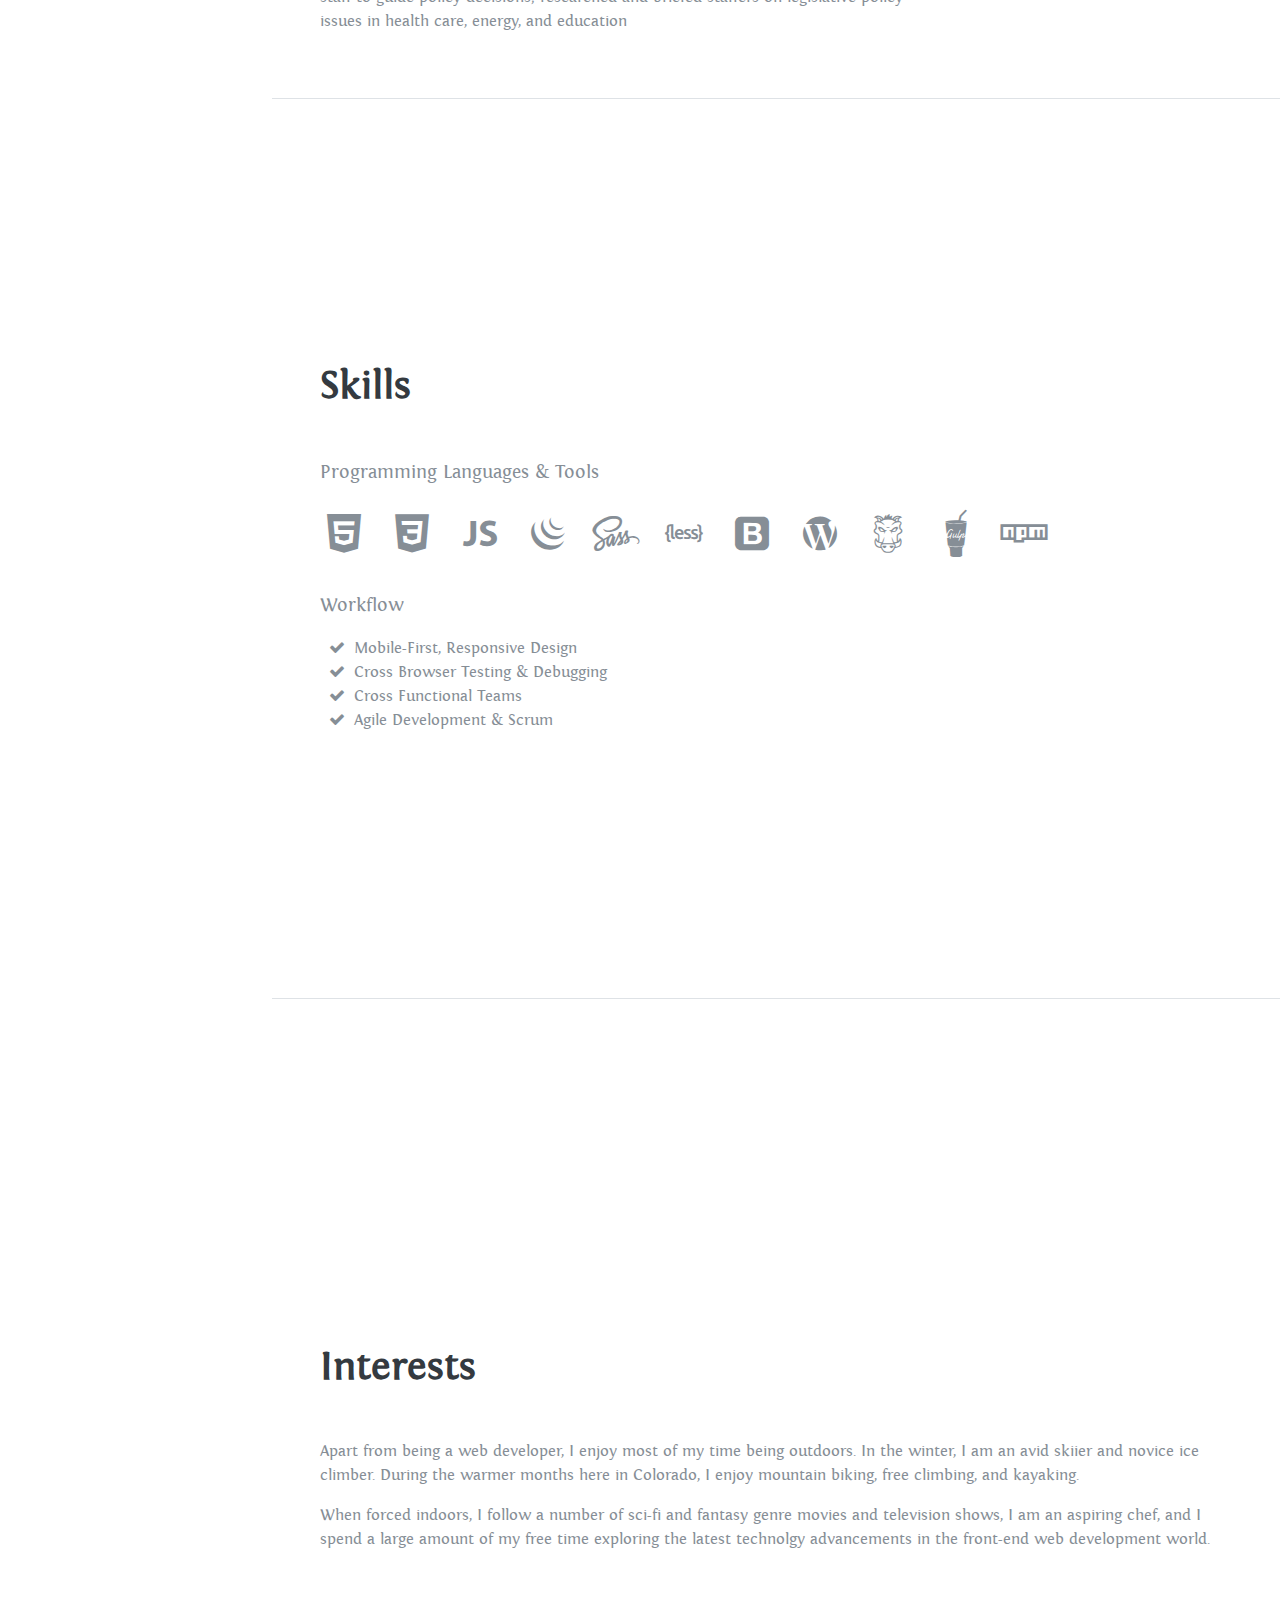
==== commit fcd7eb2e: "where i'm from" ====
--- a/index.html
+++ b/index.html
@@ -73,8 +73,8 @@
           <h1 class="mb-0">Tejas
             <span class="text-primary">Sathe</span>
           </h1>
-          <div class="subheading mb-5">New Haven, CT ·
-            <a href="mailto:tejas.sathe@gmail.com">tejas.sathe@gmail.com</a>
+          <div class="subheading mb-5">New Haven, CT · New York, NY · Princeton, NJ · Solon, OH
+            <!-- <a href="mailto:tejas.sathe@gmail.com">tejas.sathe@gmail.com</a> -->
           </div>
           <p class="mb-5">Med student with ideas.</p>
           <ul class="list-inline list-social-icons mb-0">
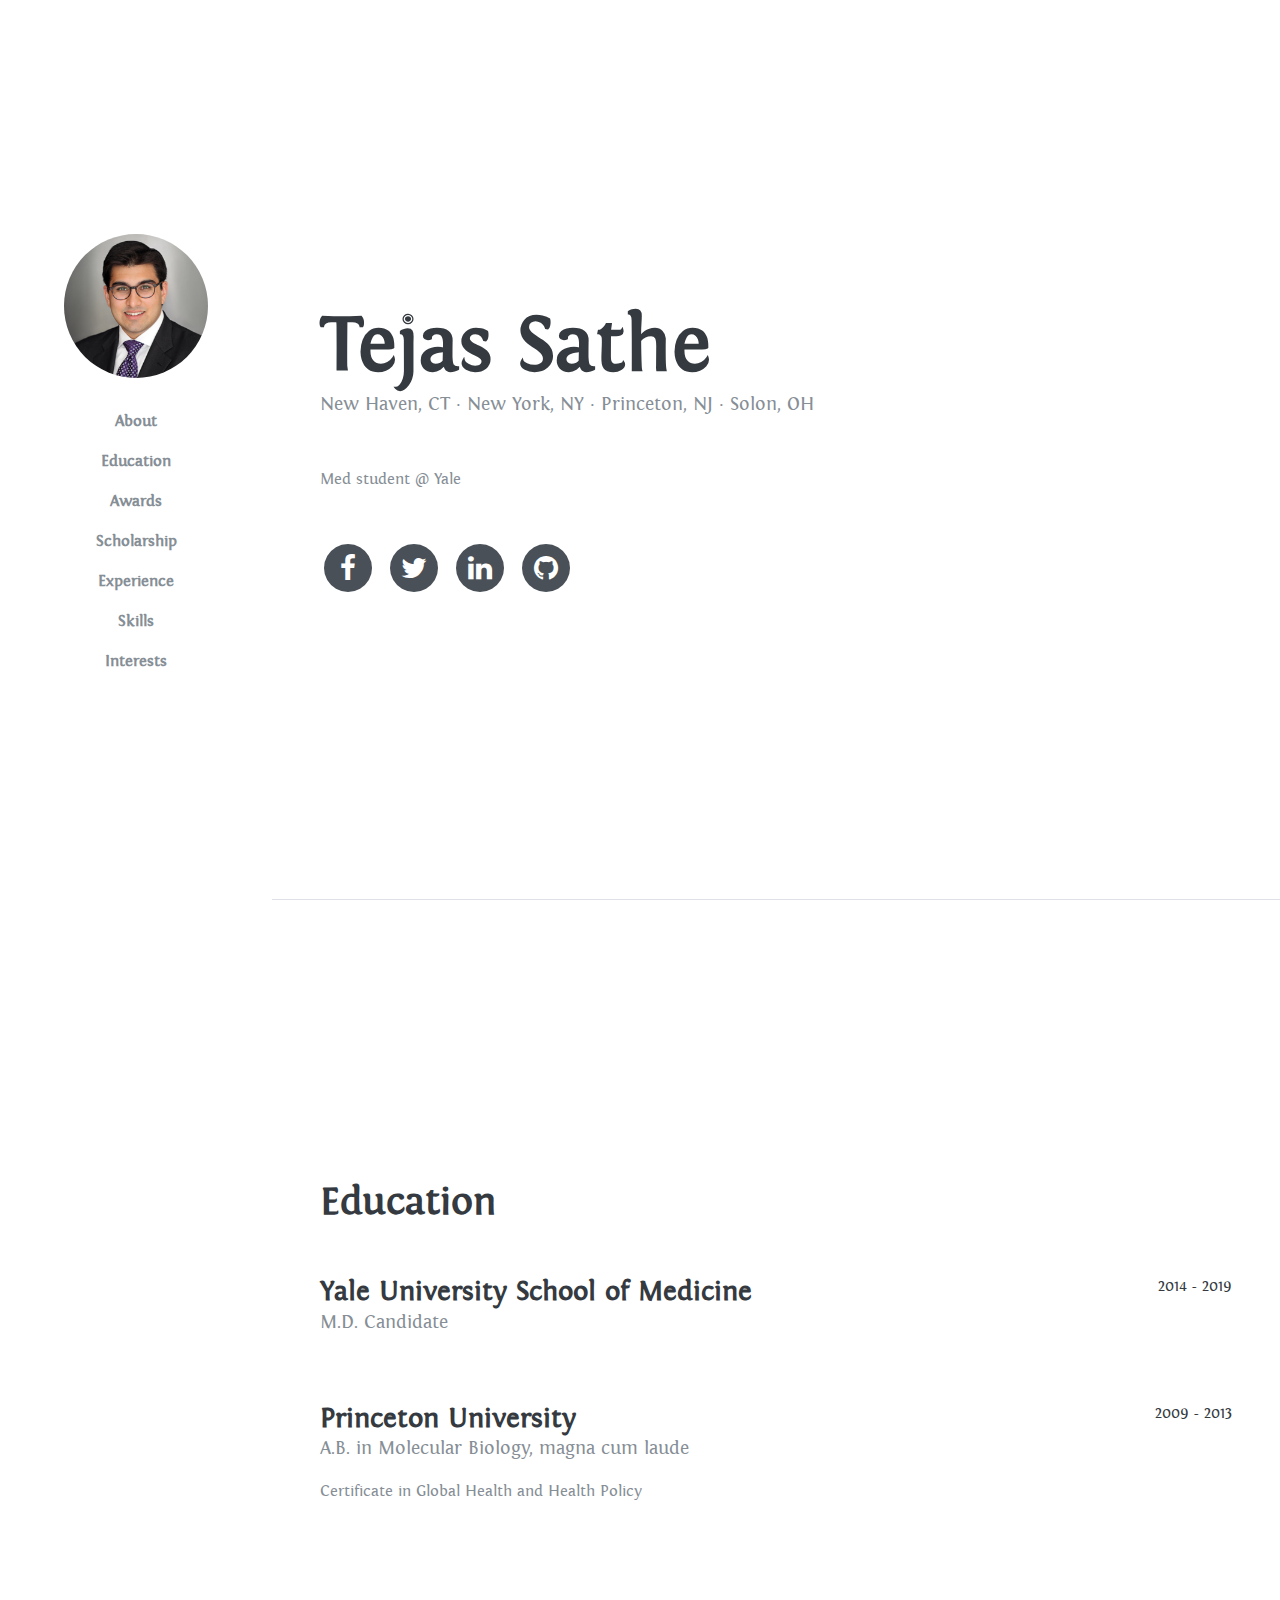
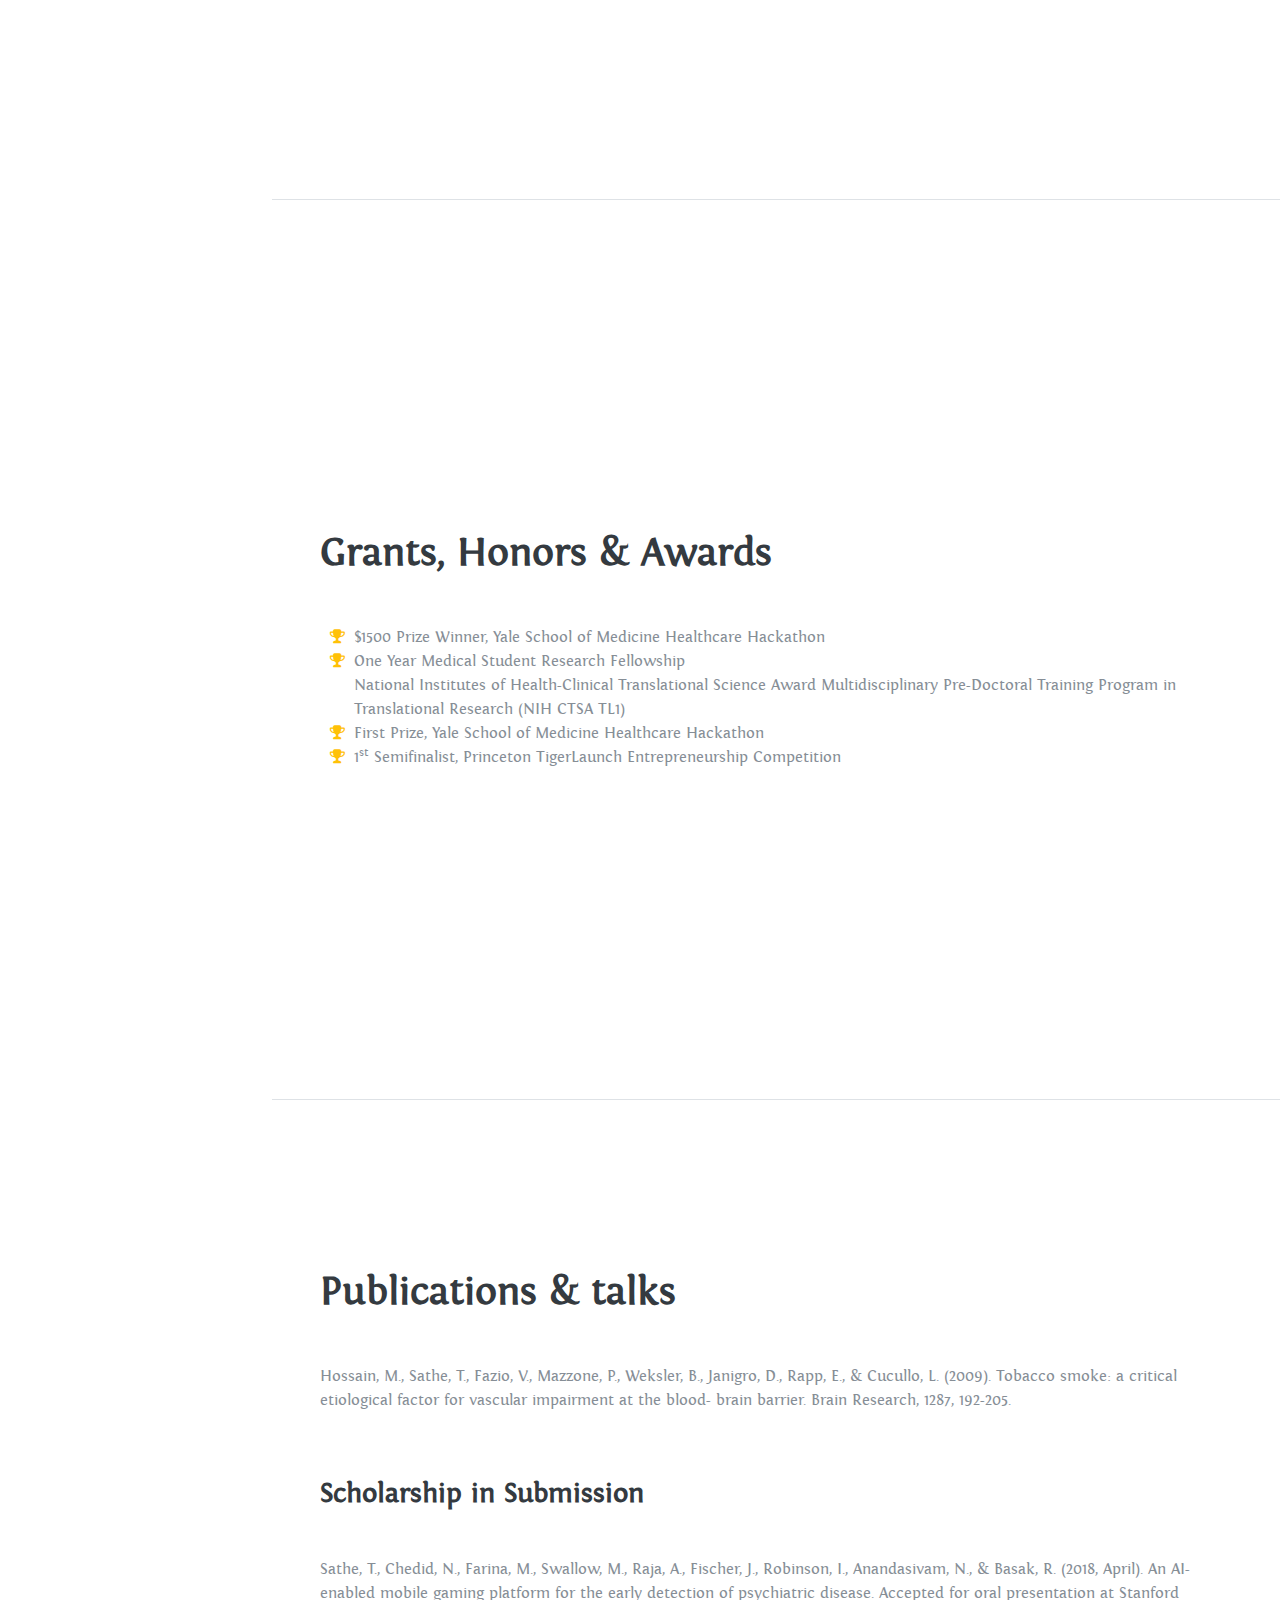
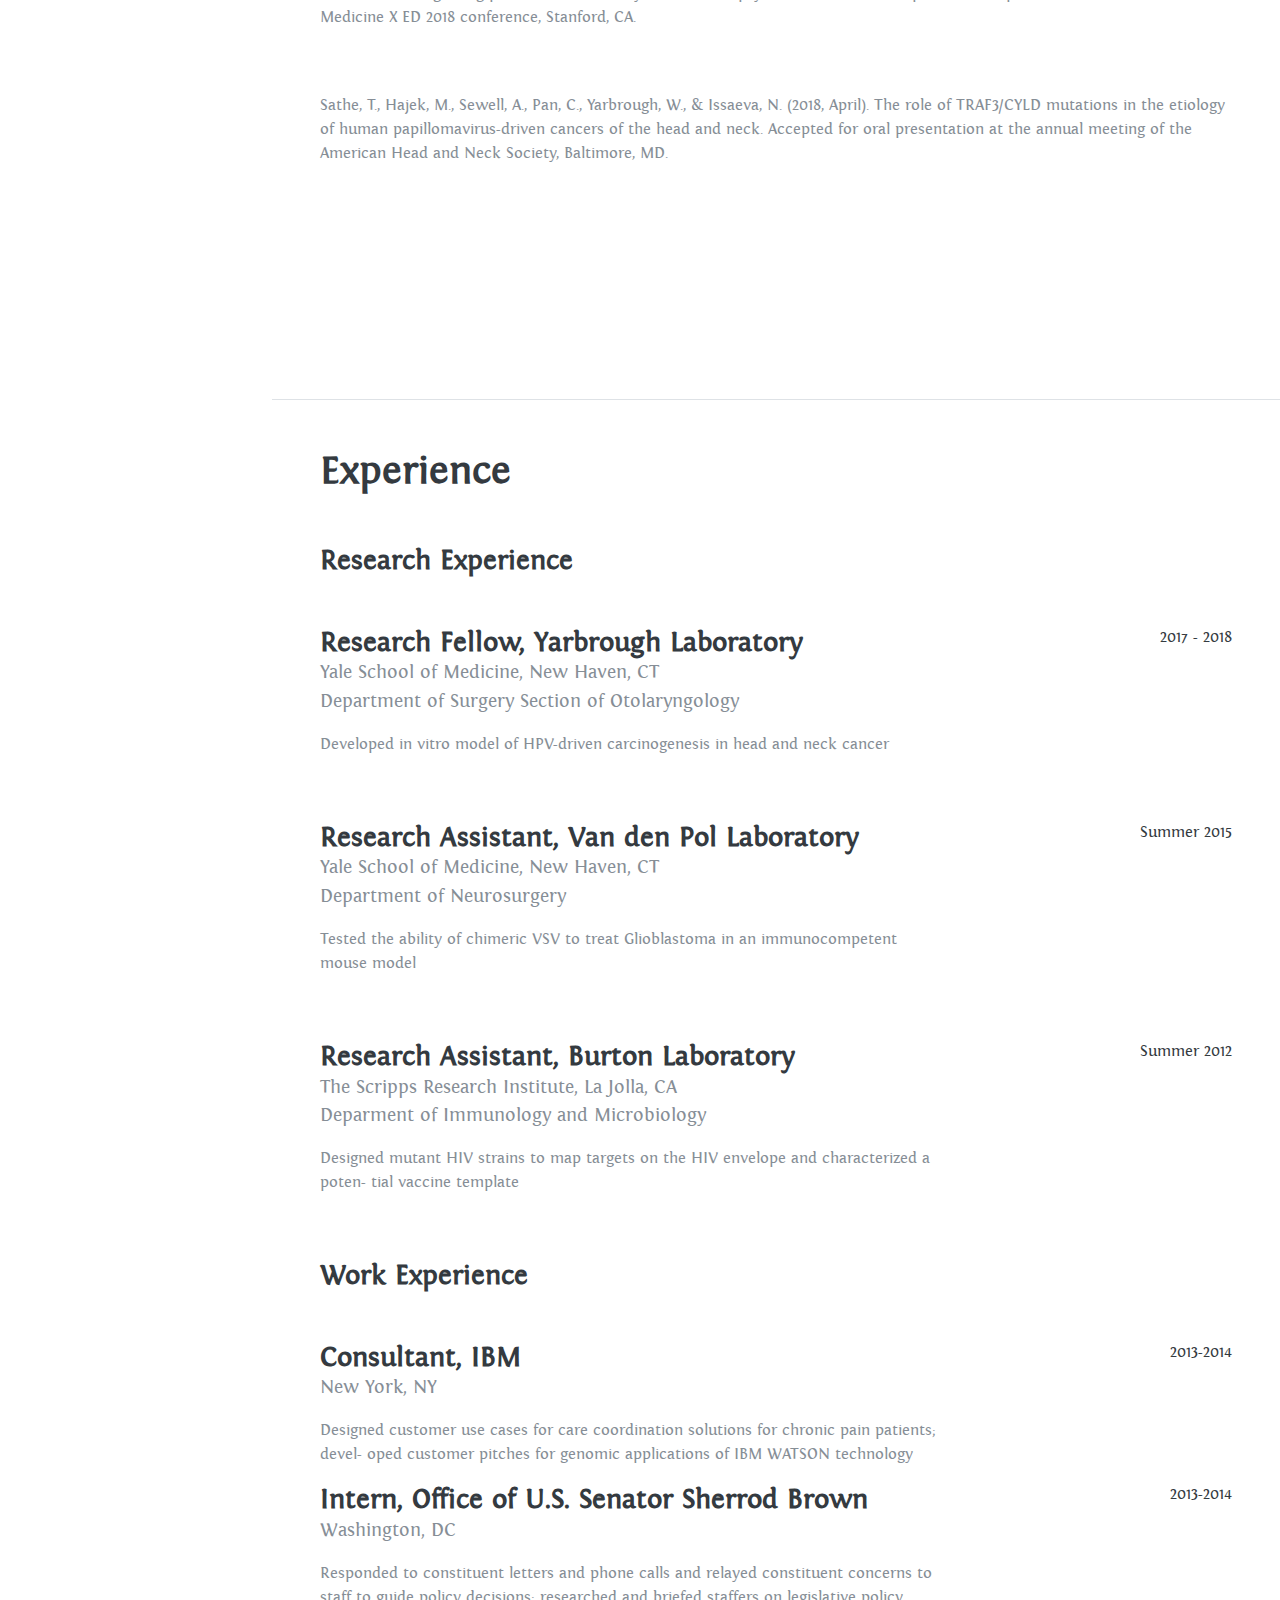
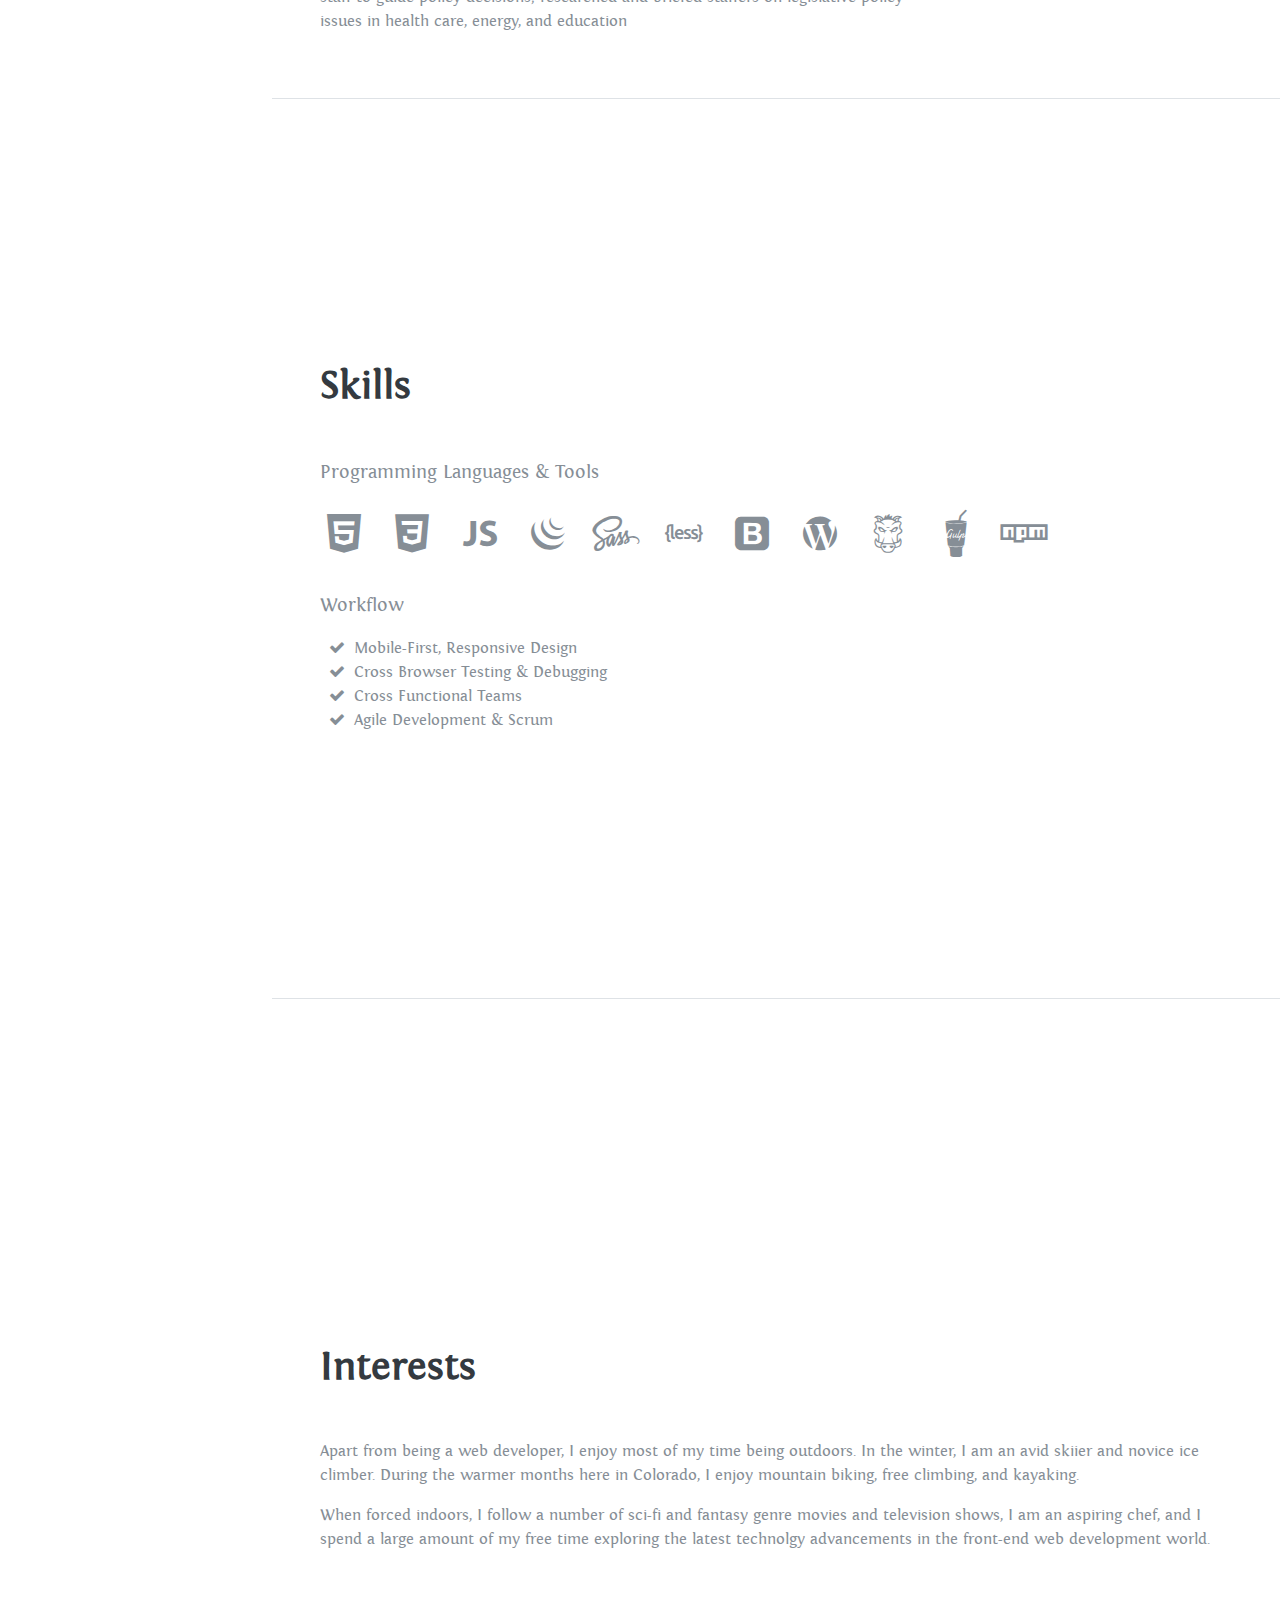
==== commit fa6dd704: "cv online" ====
--- a/index.html
+++ b/index.html
@@ -76,7 +76,7 @@
           <div class="subheading mb-5">New Haven, CT · New York, NY · Princeton, NJ · Solon, OH
             <!-- <a href="mailto:tejas.sathe@gmail.com">tejas.sathe@gmail.com</a> -->
           </div>
-          <p class="mb-5">Med student with ideas.</p>
+          <p class="mb-5">Med student @ Yale</p>
           <ul class="list-inline list-social-icons mb-0">
             <li class="list-inline-item">
               <a href="#">
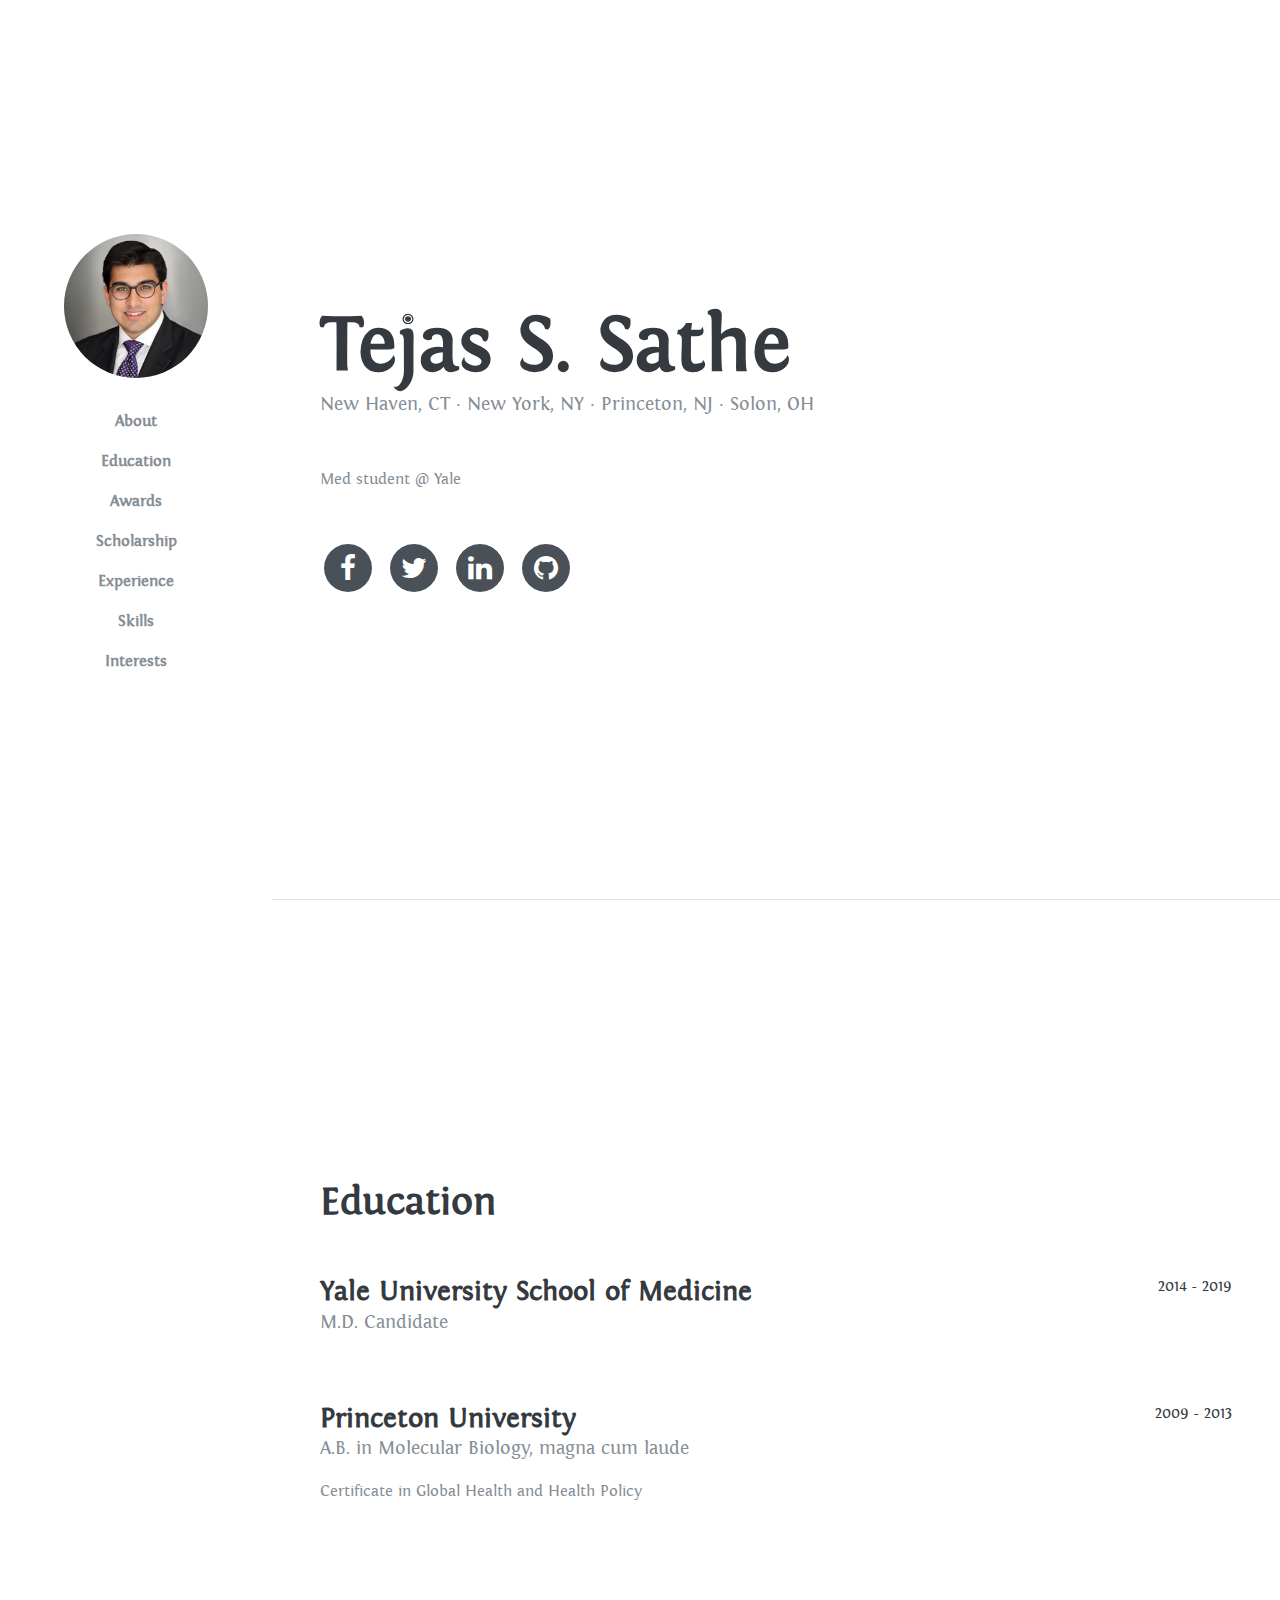
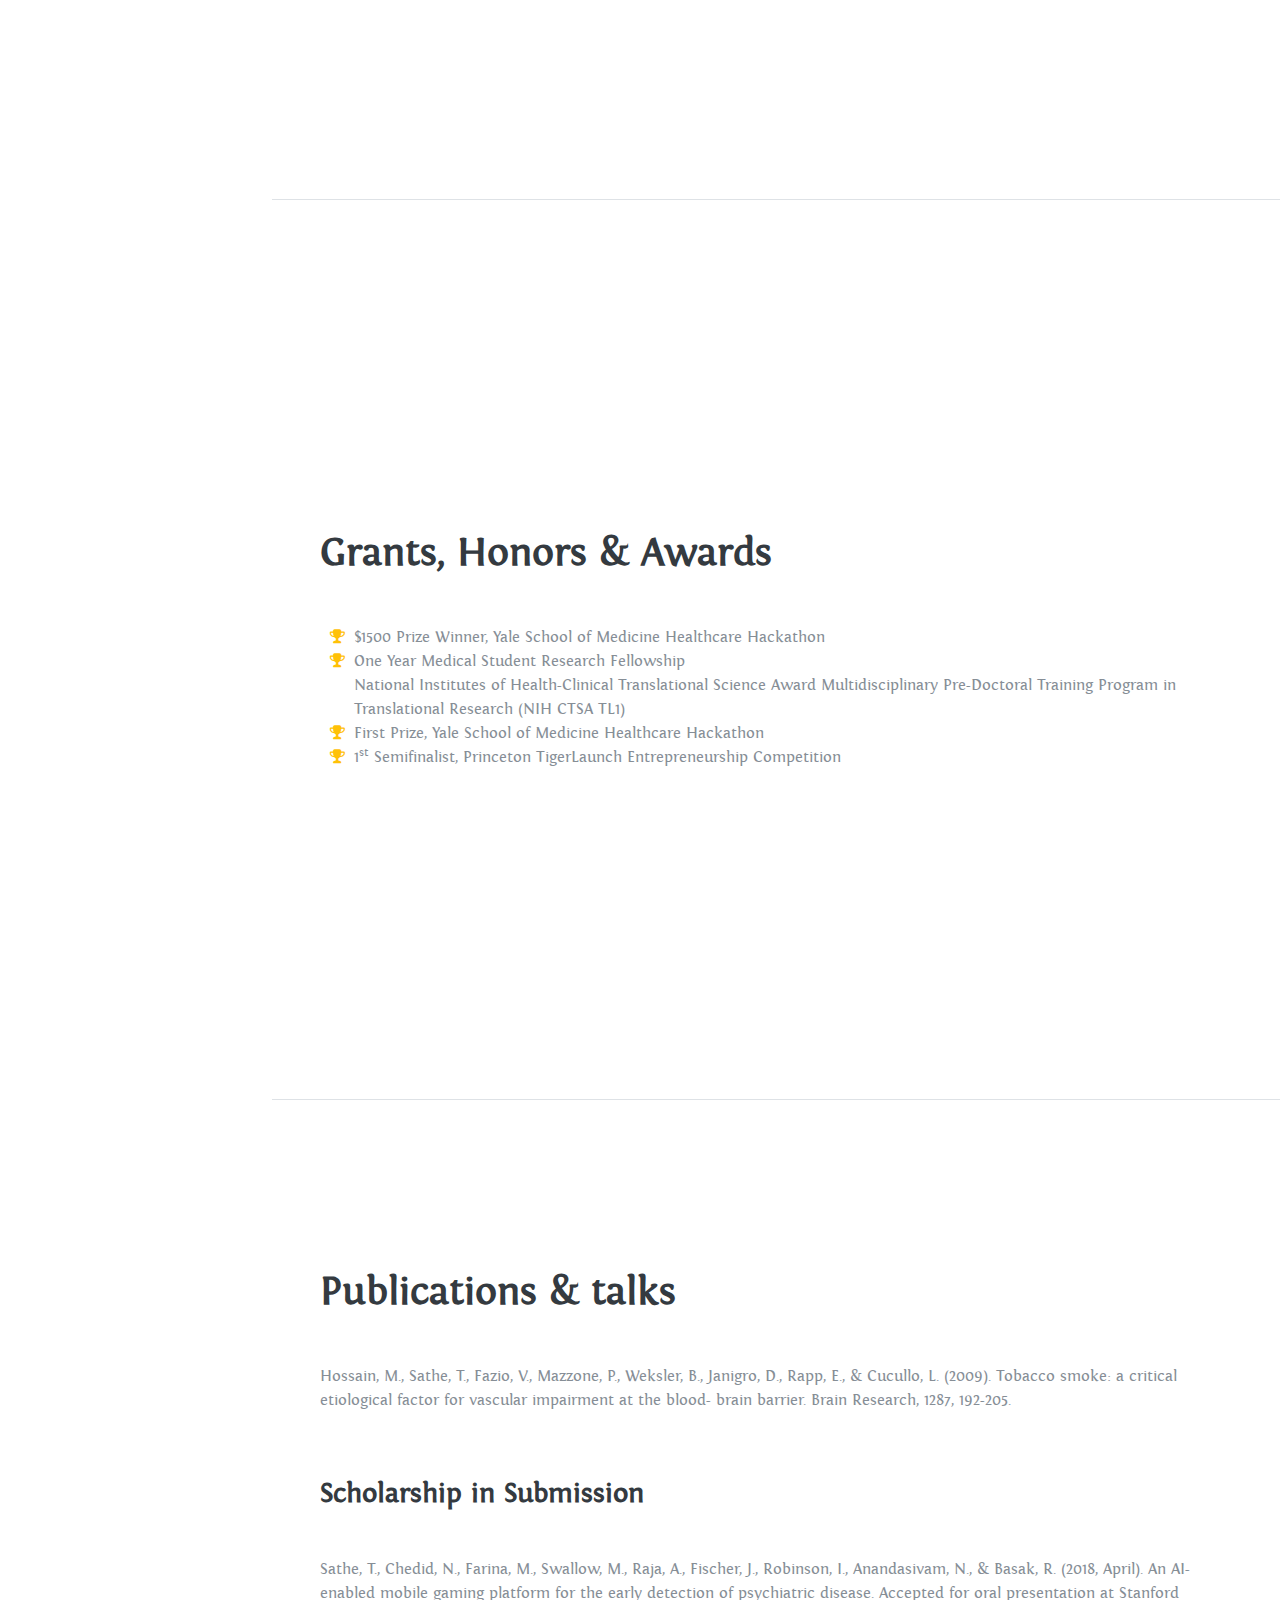
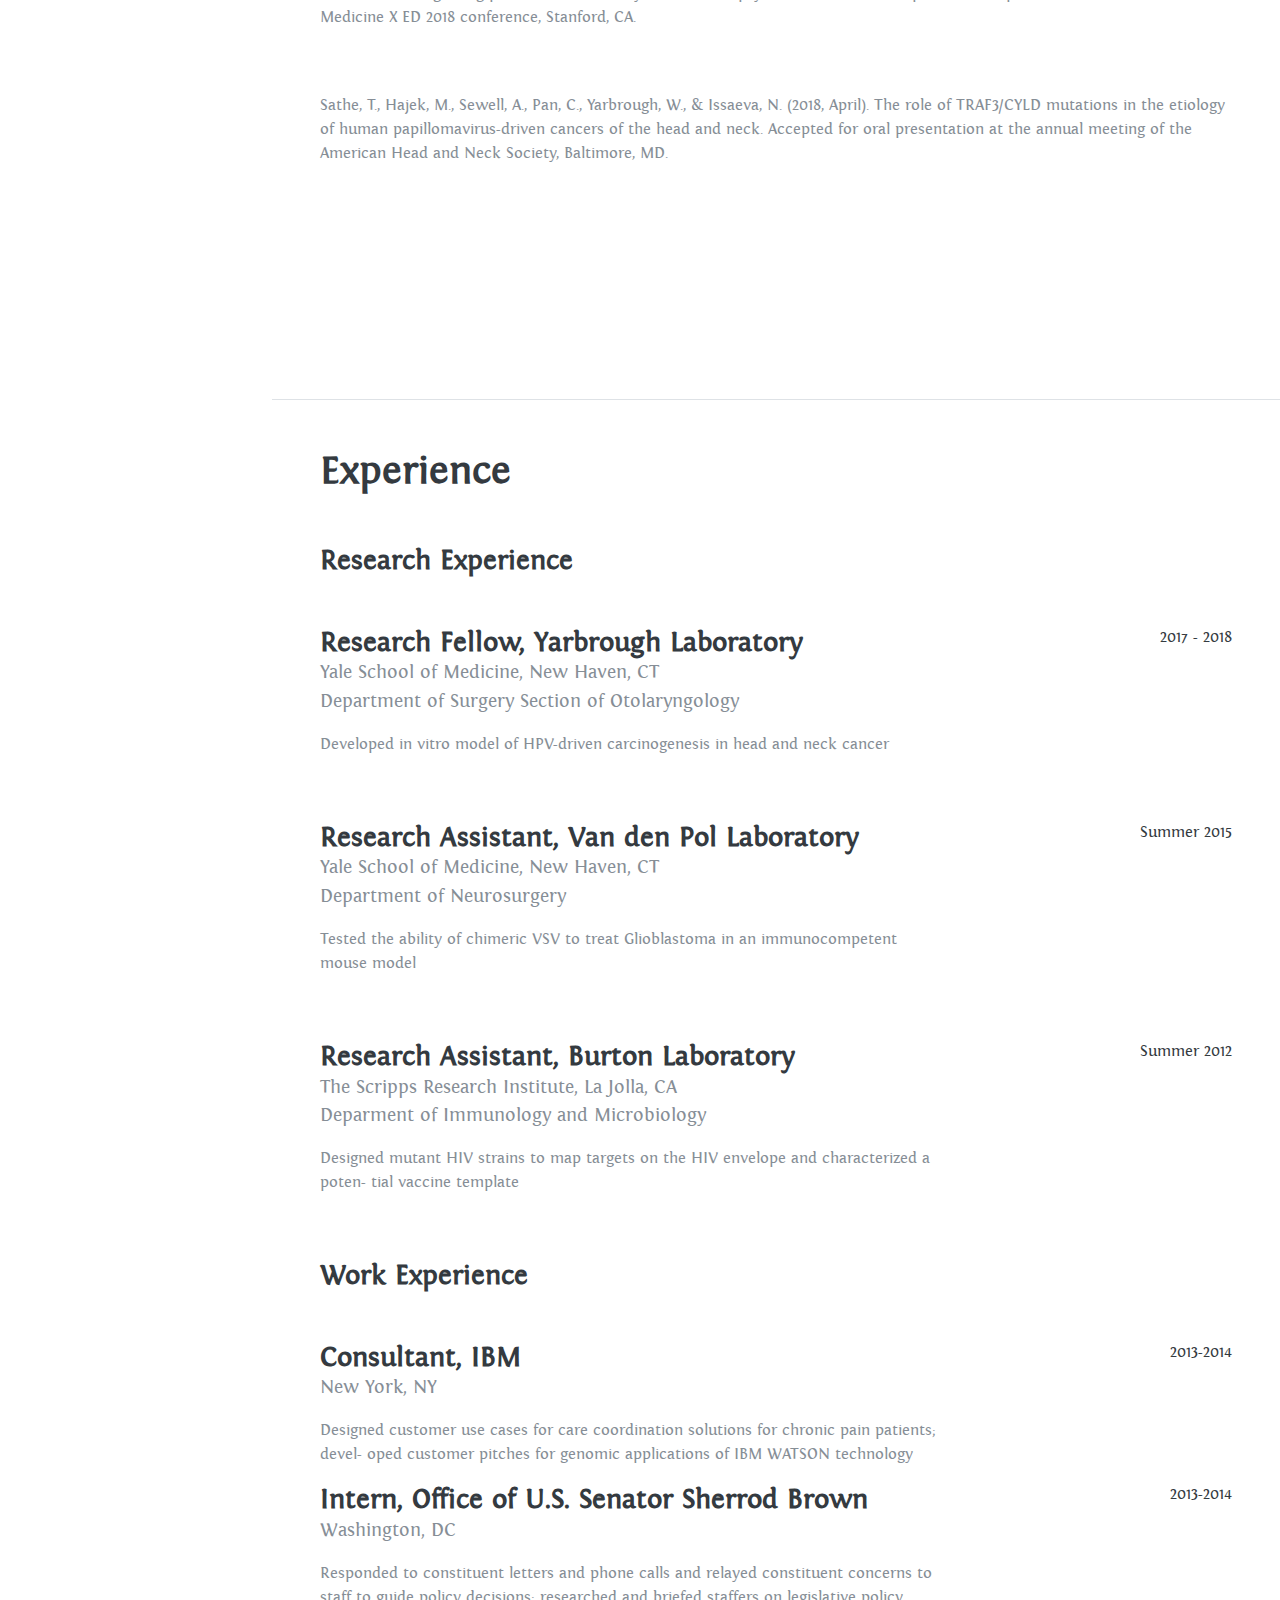
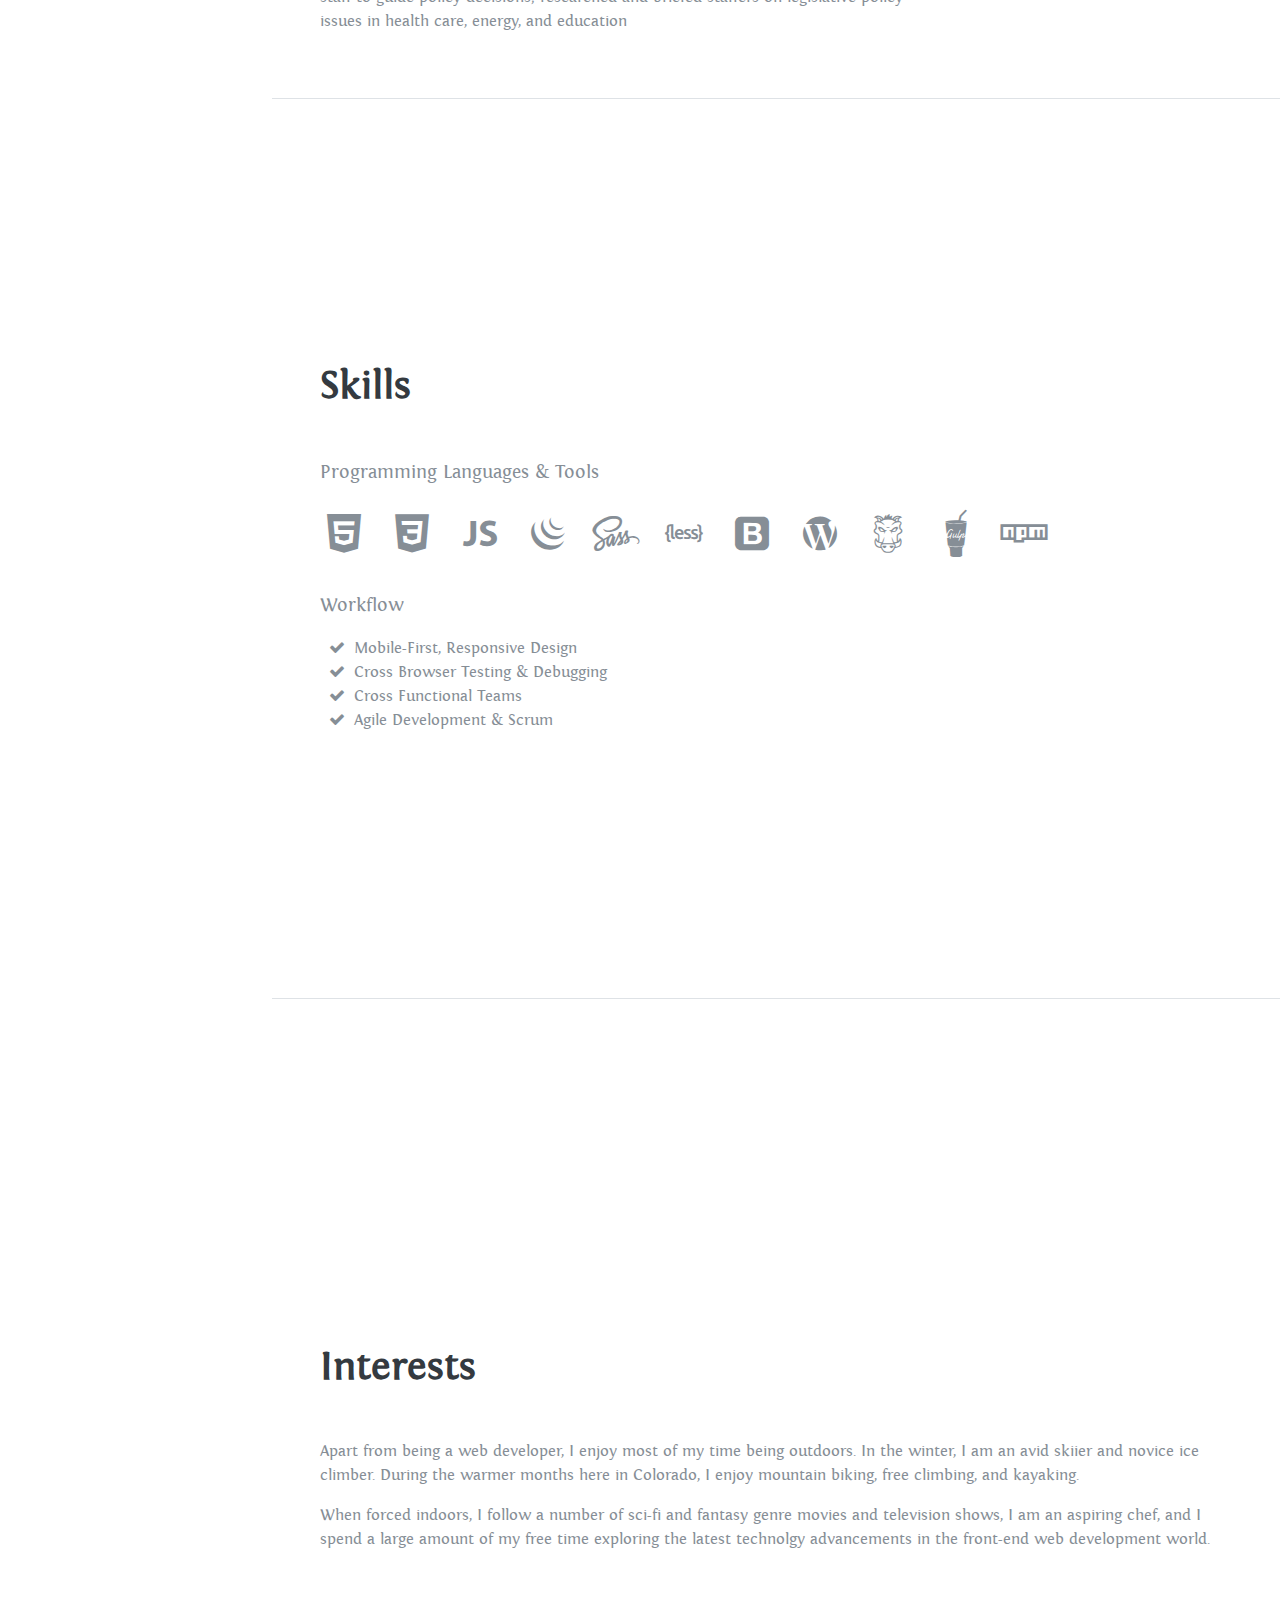
==== commit 7aa2a6d2: "resume" ====
--- a/index.html
+++ b/index.html
@@ -70,7 +70,7 @@
 
       <section class="resume-section p-3 p-lg-5 d-flex d-column" id="about">
         <div class="my-auto">
-          <h1 class="mb-0">Tejas
+          <h1 class="mb-0">Tejas S.
             <span class="text-primary">Sathe</span>
           </h1>
           <div class="subheading mb-5">New Haven, CT · New York, NY · Princeton, NJ · Solon, OH
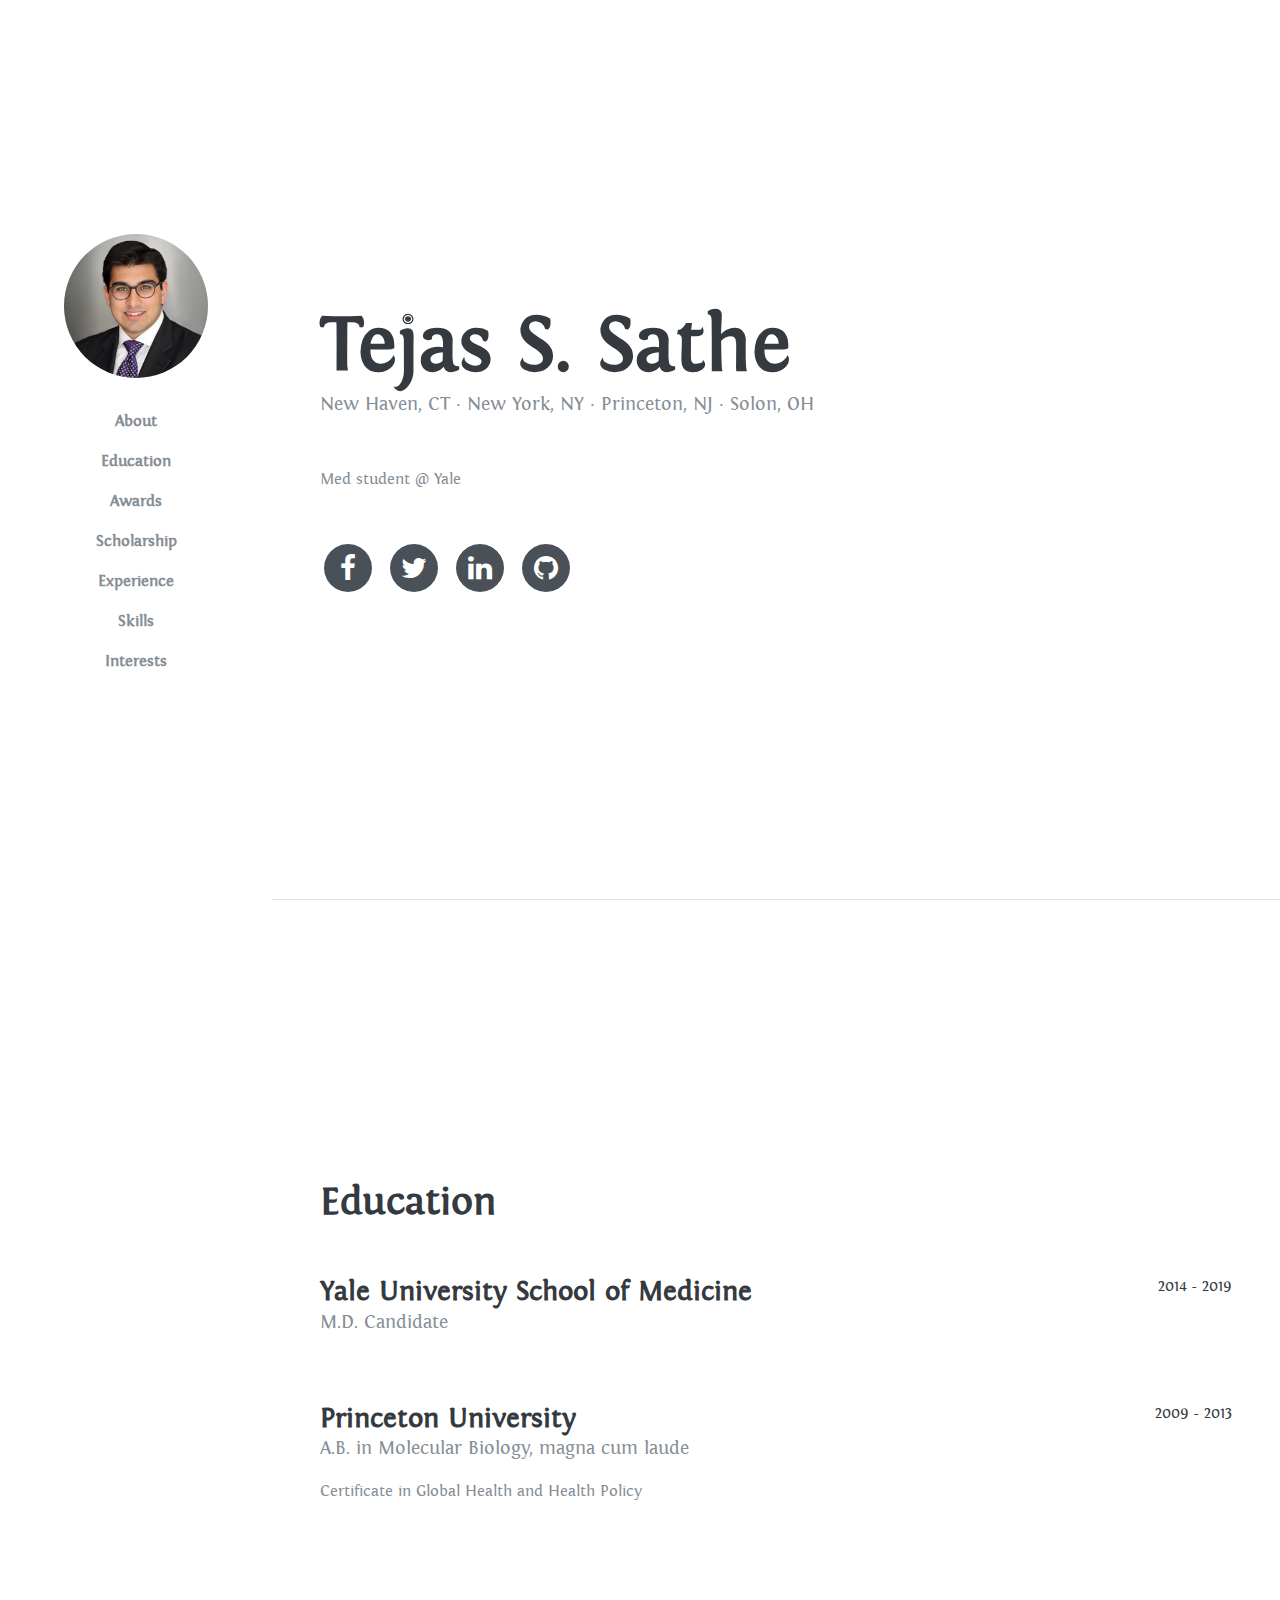
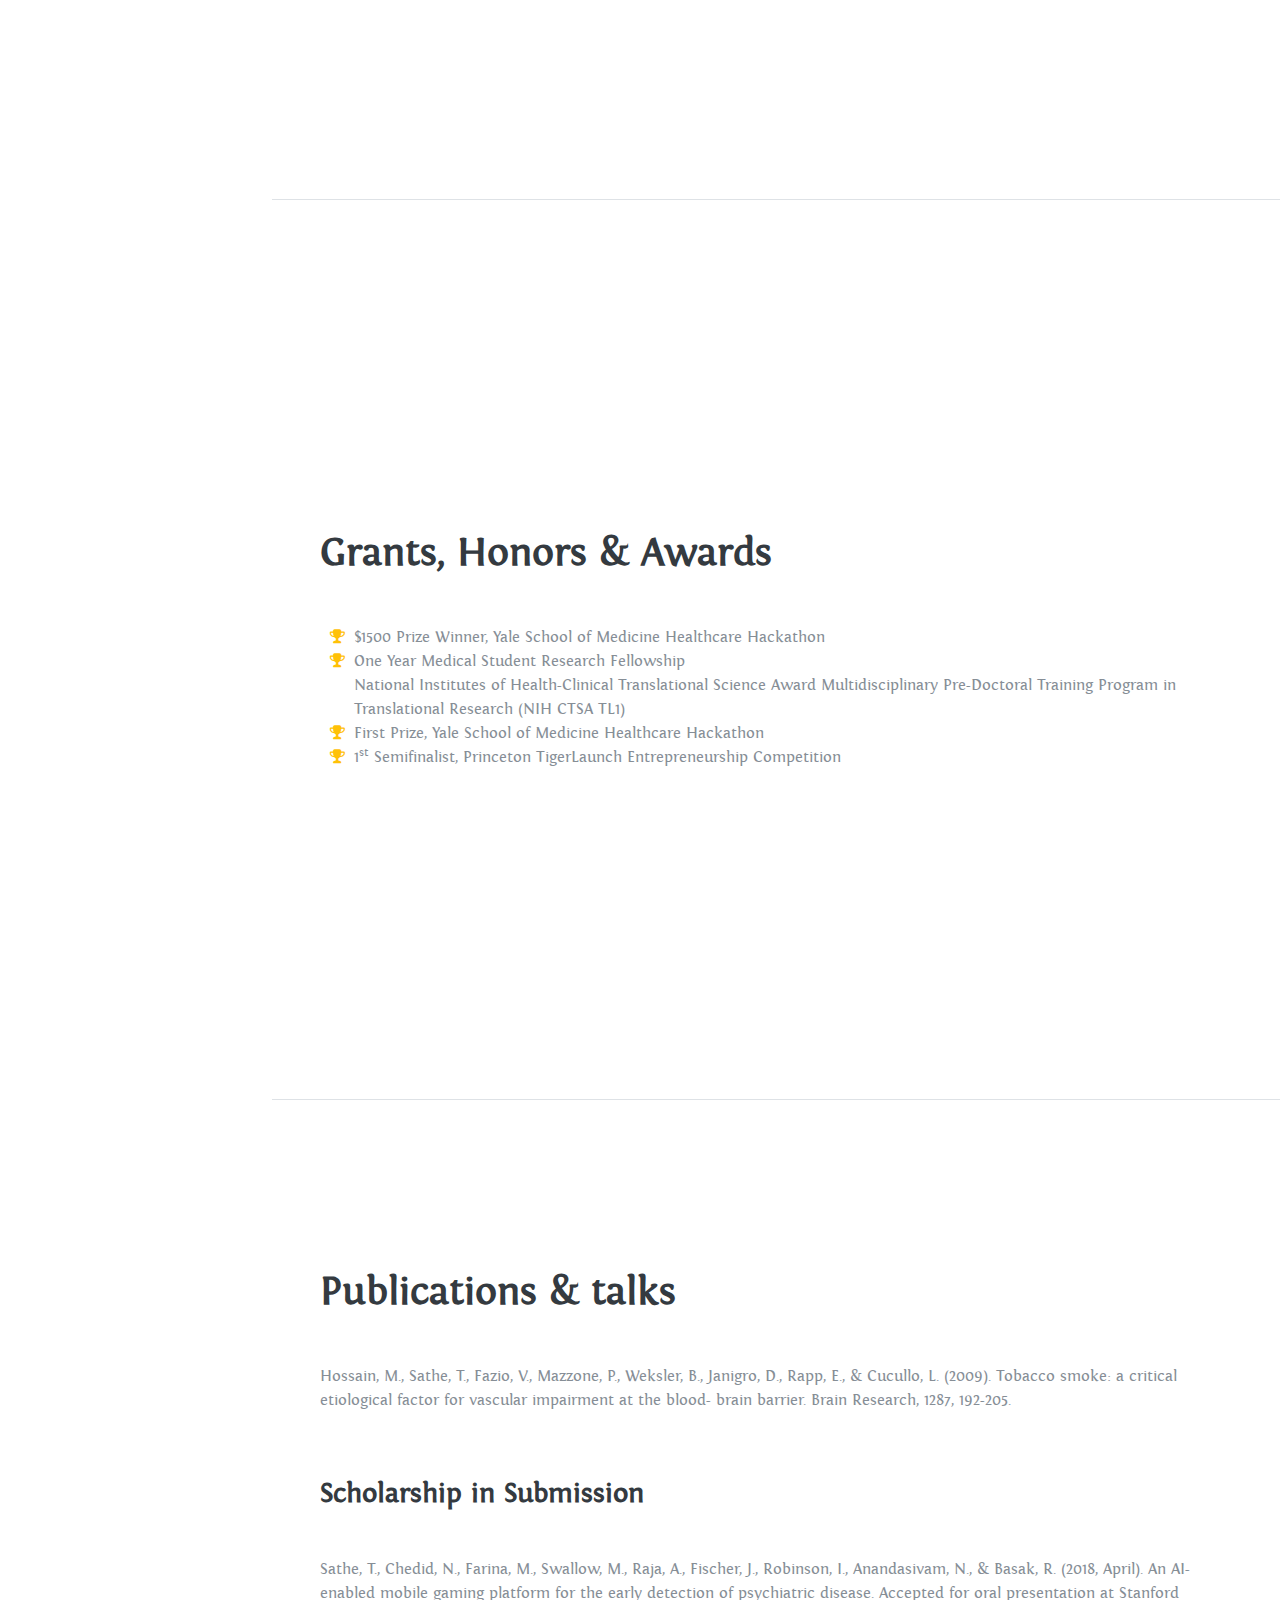
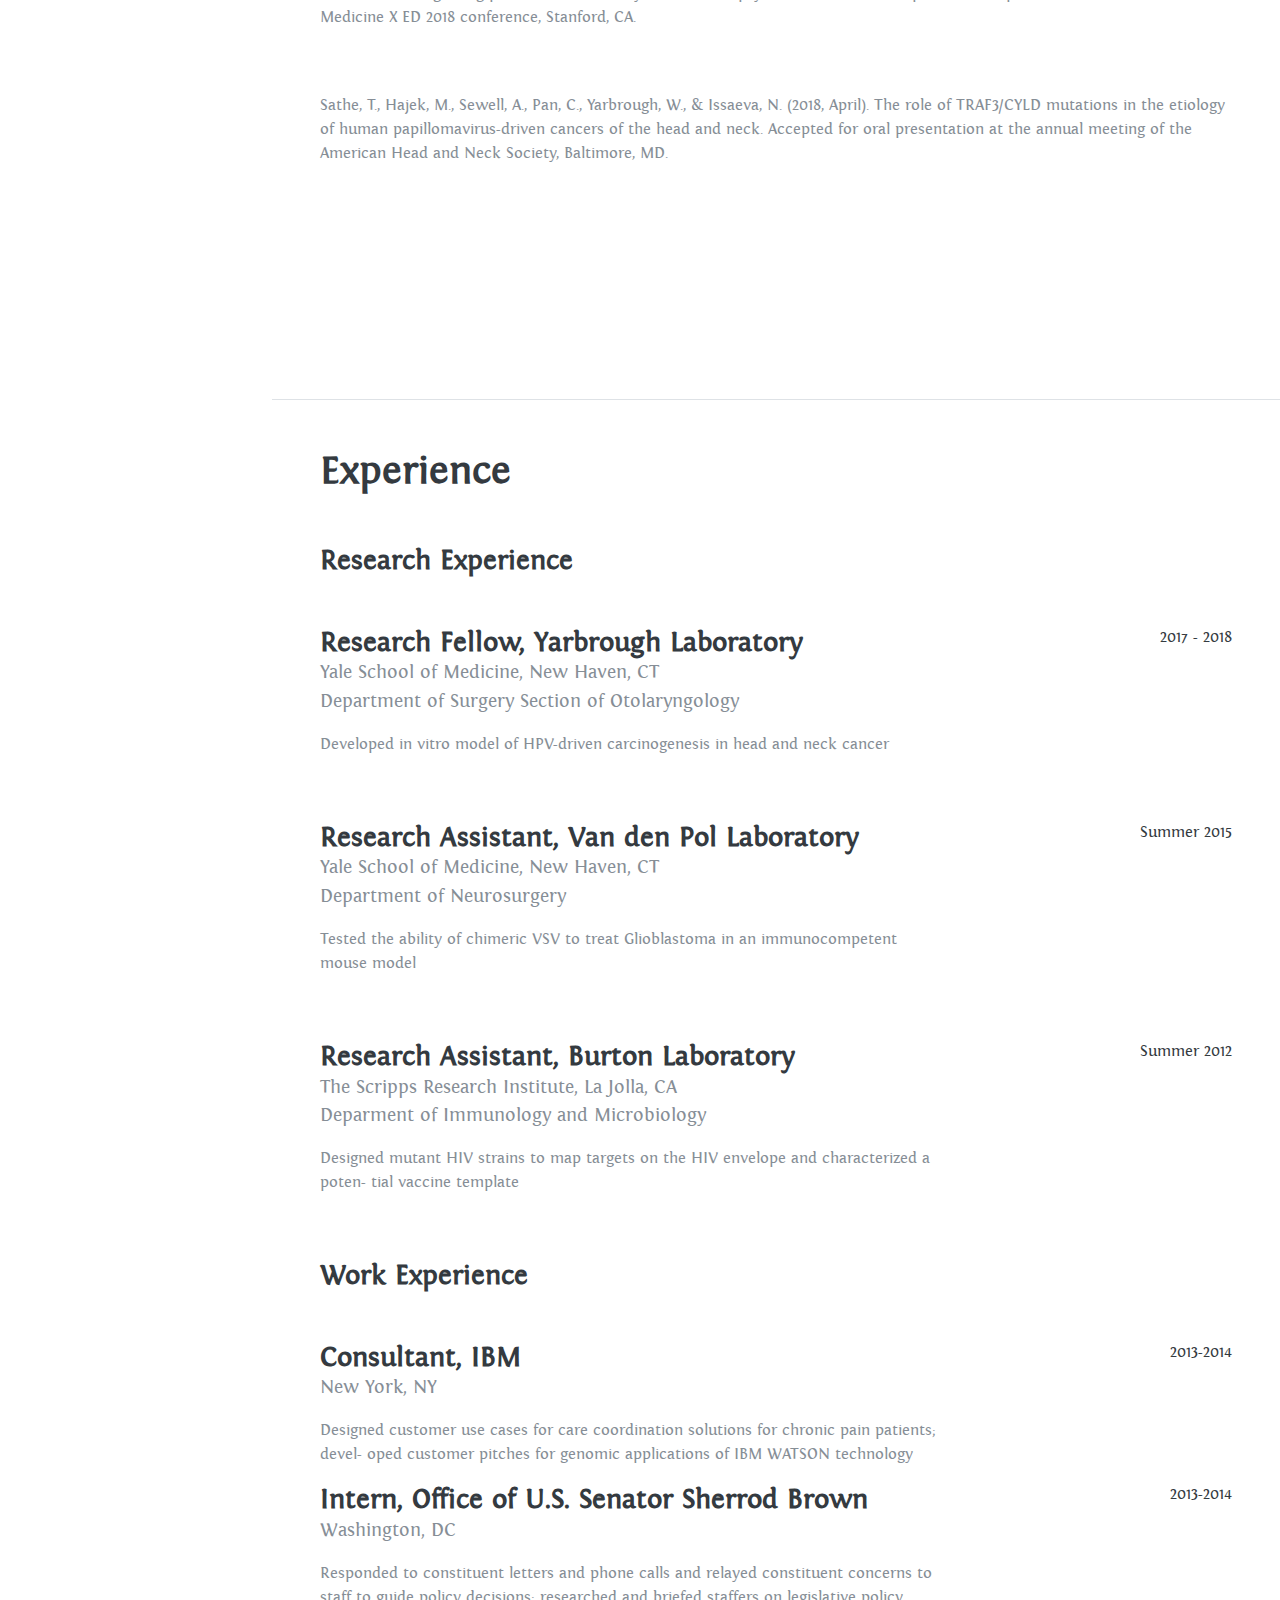
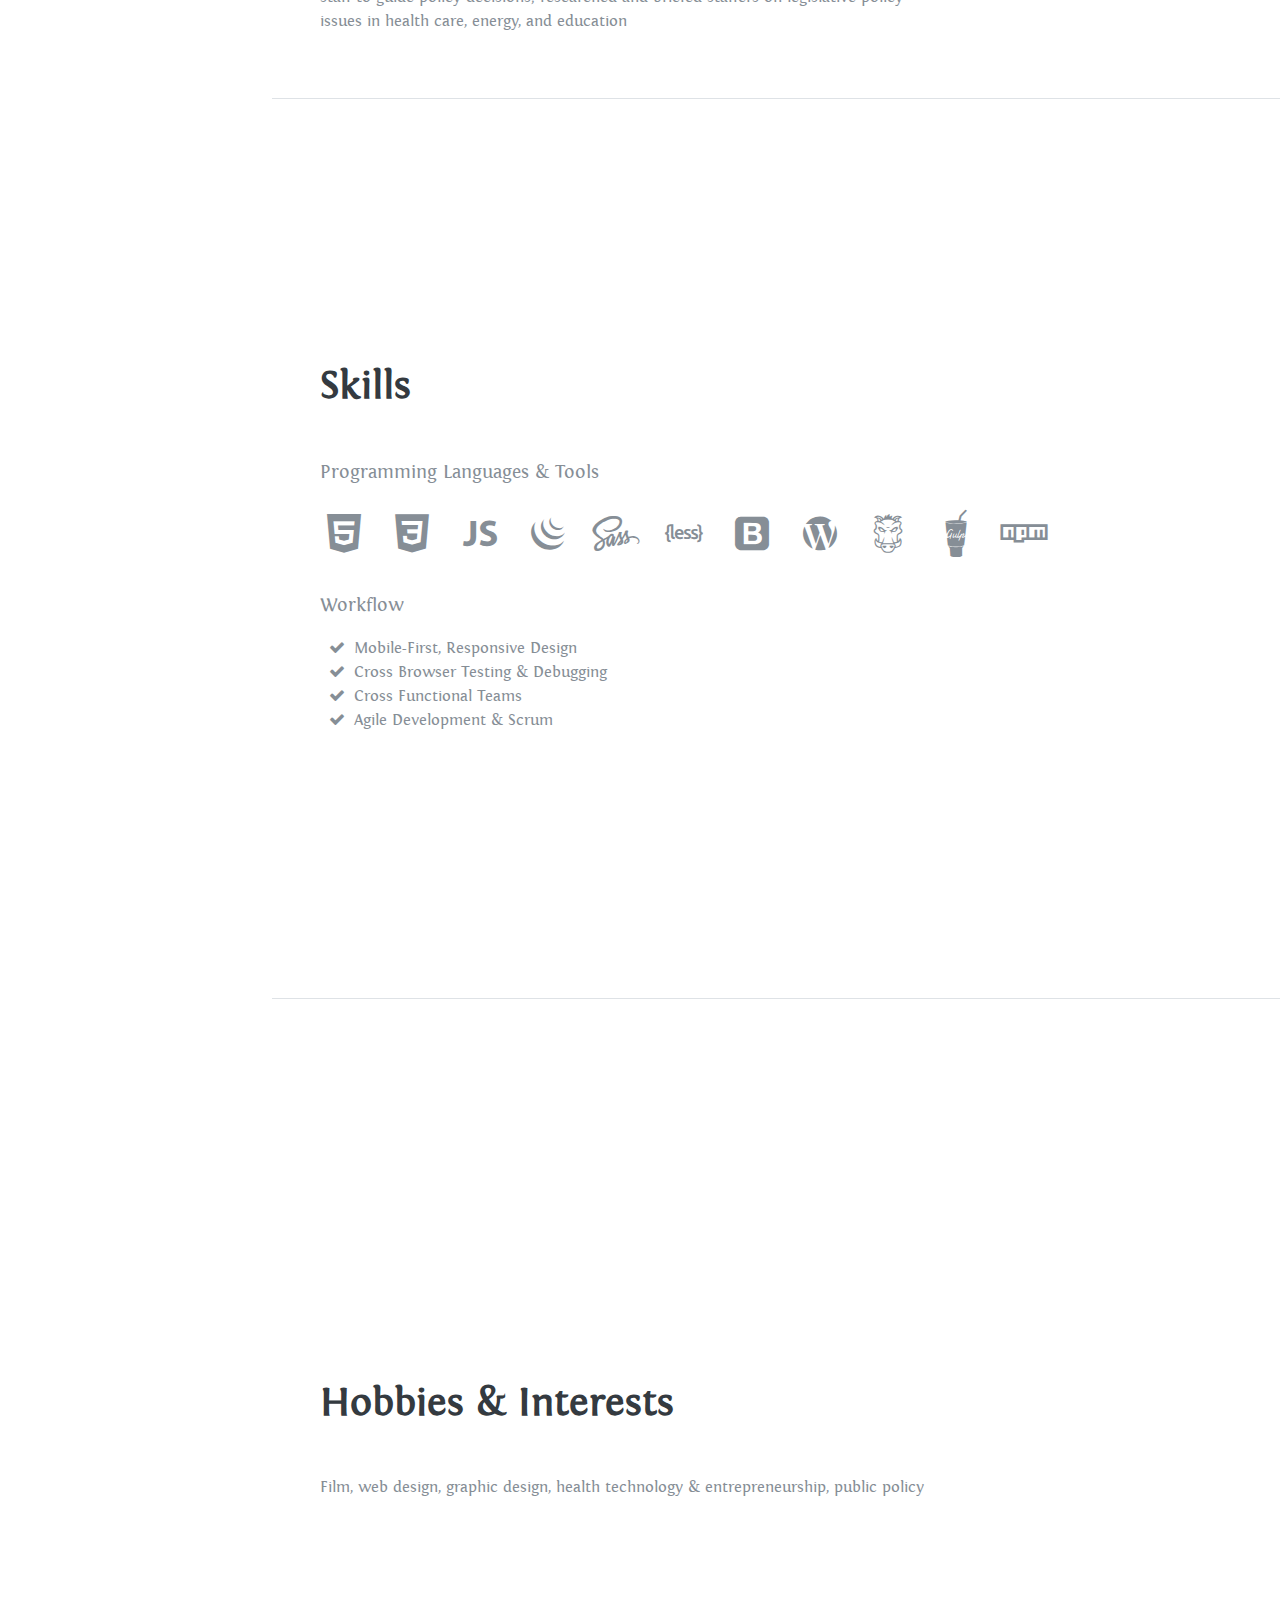
==== commit 39439448: "wasup" ====
--- a/index.html
+++ b/index.html
@@ -362,9 +362,9 @@
 
       <section class="resume-section p-3 p-lg-5 d-flex flex-column" id="interests">
         <div class="my-auto">
-          <h2 class="mb-5">Interests</h2>
-          <p>Apart from being a web developer, I enjoy most of my time being outdoors. In the winter, I am an avid skiier and novice ice climber. During the warmer months here in Colorado, I enjoy mountain biking, free climbing, and kayaking.</p>
-          <p class="mb-0">When forced indoors, I follow a number of sci-fi and fantasy genre movies and television shows, I am an aspiring chef, and I spend a large amount of my free time exploring the latest technolgy advancements in the front-end web development world.</p>
+          <h2 class="mb-5">Hobbies &amp; Interests</h2>
+          <p>Film, web design, graphic design, health technology & entrepreneurship, public policy</p>
+          <p class="mb-0"></p>
         </div>
       </section>
 
